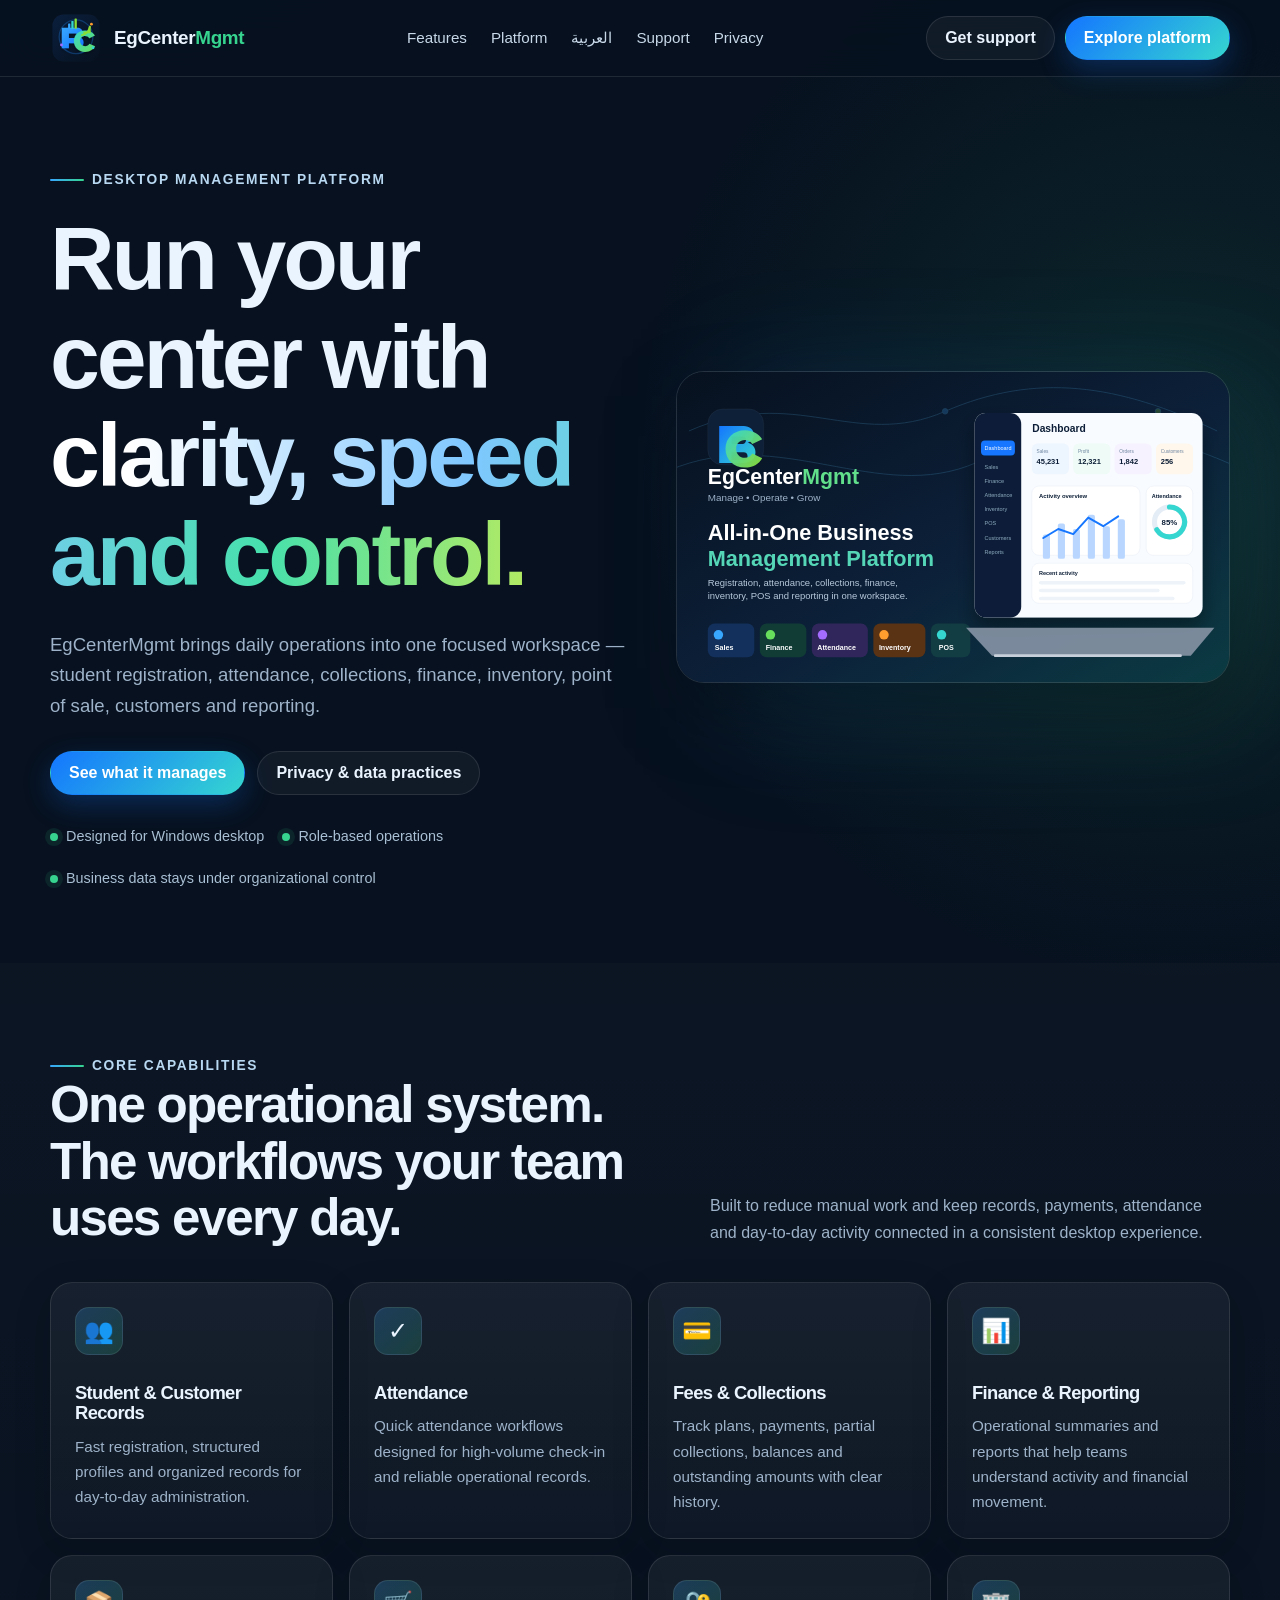
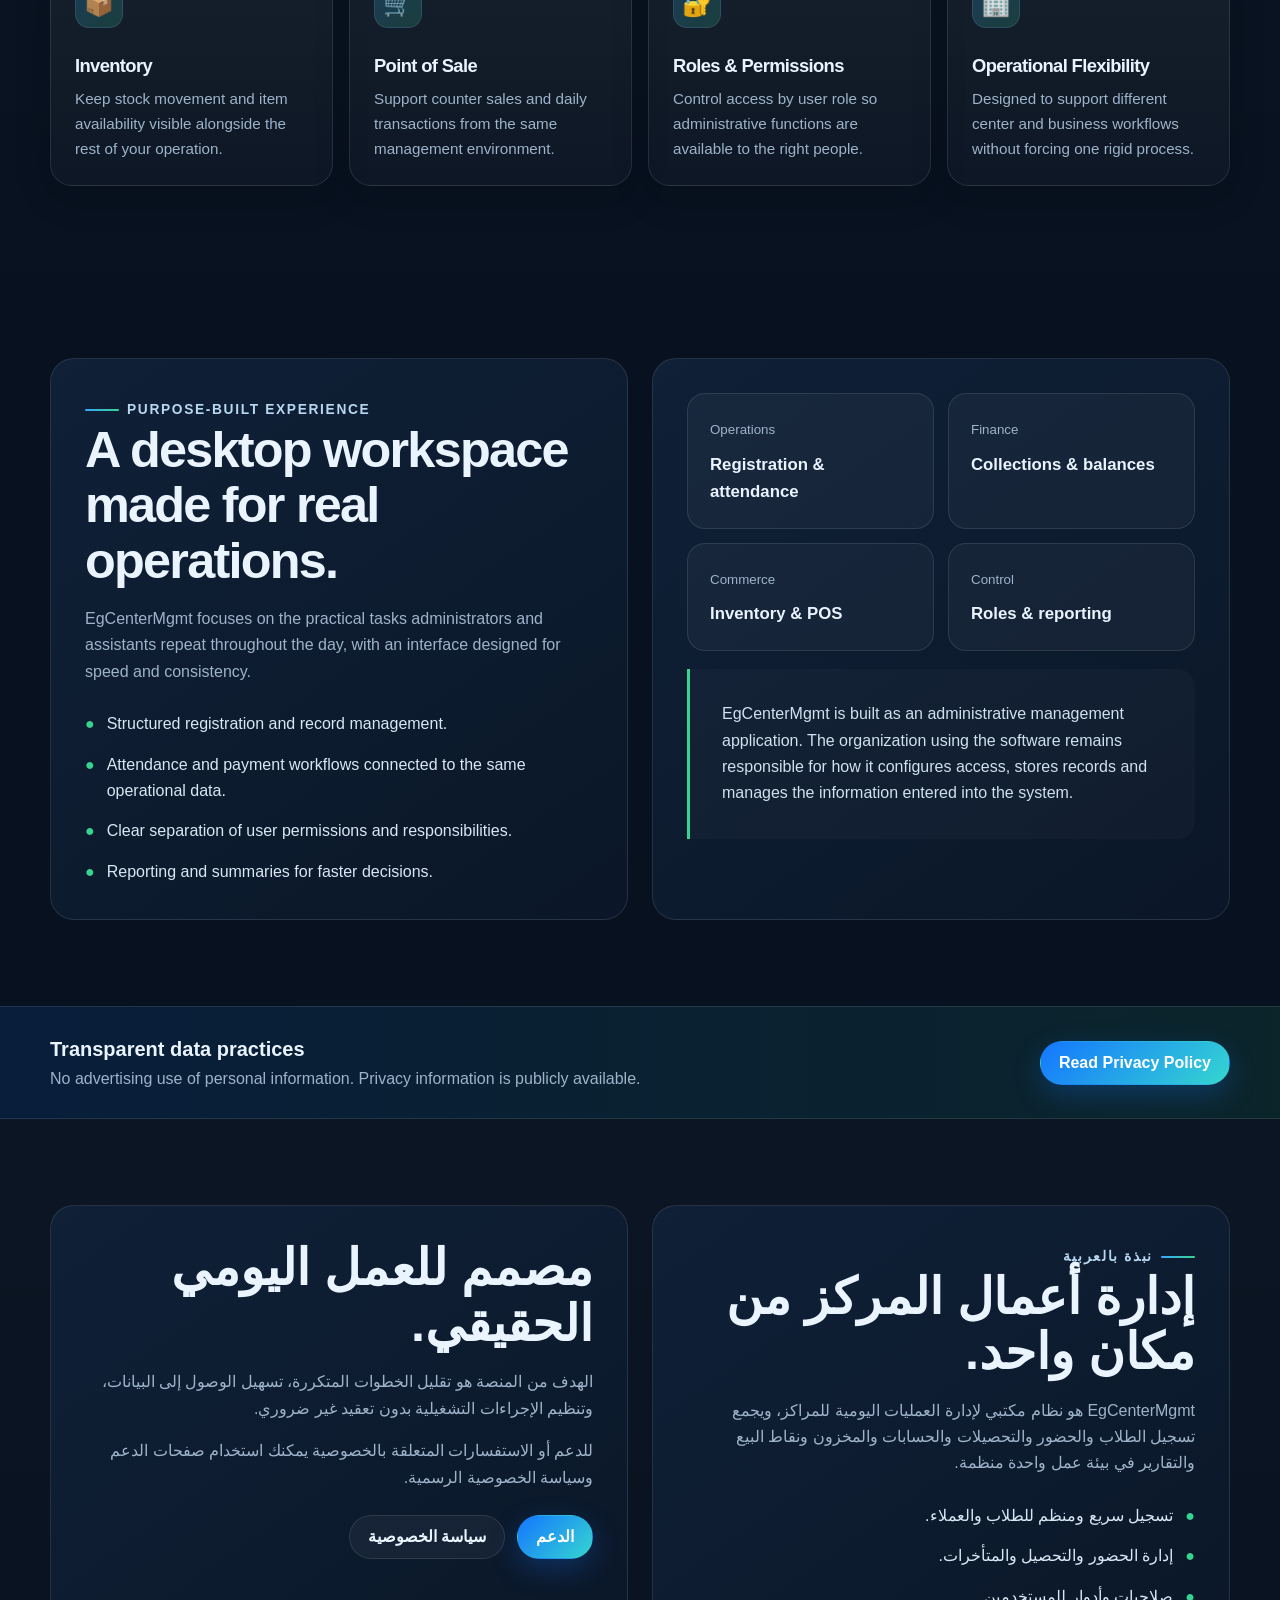
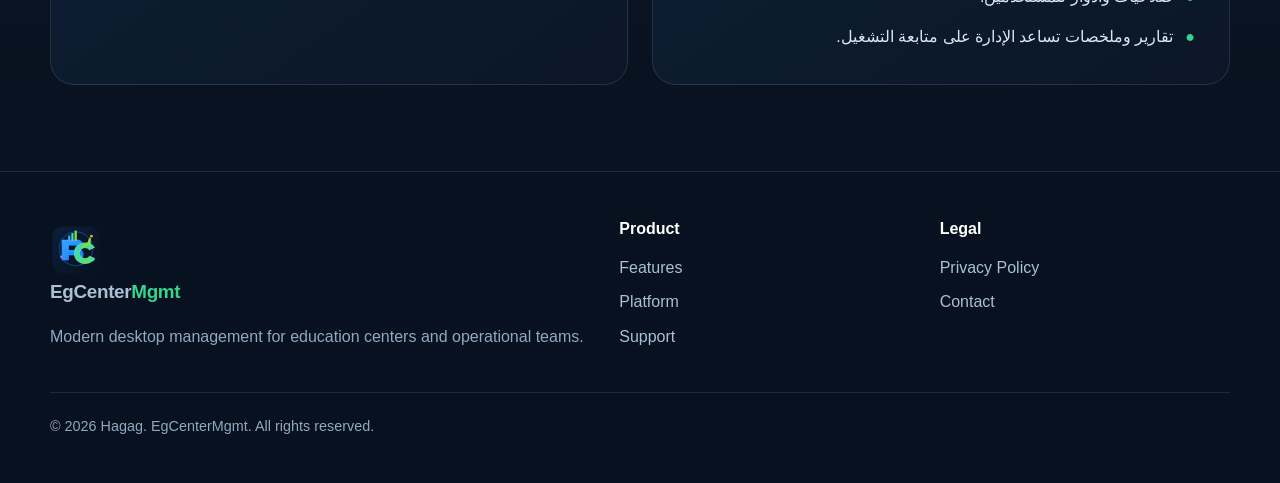
==== index.html @ 51727dcd "Build professional EgCenterMgmt product website" ====
<!doctype html>
<html lang="en">
<head>
  <meta charset="utf-8">
  <meta name="viewport" content="width=device-width,initial-scale=1">
  <title>EgCenterMgmt — Modern Center & Business Management</title>
  <meta name="description" content="EgCenterMgmt is a modern desktop management platform for education centers and operational teams, covering registration, attendance, collections, finance, inventory, POS and reporting.">
  <meta name="theme-color" content="#07111f">
  <link rel="icon" href="assets/logo.svg" type="image/svg+xml">
  <link rel="stylesheet" href="styles.css">
</head>
<body>
<header class="topbar">
  <div class="container nav">
    <a class="brand" href="index.html" aria-label="EgCenterMgmt home">
      <img src="assets/logo.svg" alt="EgCenterMgmt logo">
      <span>EgCenter<em>Mgmt</em></span>
    </a>
    <nav class="navlinks" aria-label="Main navigation">
      <a href="#features">Features</a>
      <a href="#platform">Platform</a>
      <a href="#arabic">العربية</a>
      <a href="support.html">Support</a>
      <a href="privacy.html">Privacy</a>
    </nav>
    <div class="nav-actions">
      <a class="btn ghost" href="support.html">Get support</a>
      <a class="btn primary" href="#features">Explore platform</a>
    </div>
  </div>
</header>

<main>
<section class="hero">
  <div class="container hero-grid">
    <div>
      <div class="eyebrow">Desktop management platform</div>
      <h1>Run your center with <span class="gradient-text">clarity, speed and control.</span></h1>
      <p class="lead">EgCenterMgmt brings daily operations into one focused workspace — student registration, attendance, collections, finance, inventory, point of sale, customers and reporting.</p>
      <div class="hero-actions">
        <a class="btn primary" href="#features">See what it manages</a>
        <a class="btn ghost" href="privacy.html">Privacy & data practices</a>
      </div>
      <div class="trustline" aria-label="Product principles">
        <span><i class="dot"></i> Designed for Windows desktop</span>
        <span><i class="dot"></i> Role-based operations</span>
        <span><i class="dot"></i> Business data stays under organizational control</span>
      </div>
    </div>
    <div class="hero-visual">
      <img src="assets/hero.svg" alt="EgCenterMgmt product overview with business management dashboard">
    </div>
  </div>
</section>

<section id="features" class="section alt">
  <div class="container">
    <div class="section-head">
      <div>
        <div class="eyebrow">Core capabilities</div>
        <h2>One operational system. The workflows your team uses every day.</h2>
      </div>
      <p>Built to reduce manual work and keep records, payments, attendance and day-to-day activity connected in a consistent desktop experience.</p>
    </div>
    <div class="grid">
      <article class="card"><div class="icon">👥</div><h3>Student & Customer Records</h3><p>Fast registration, structured profiles and organized records for day-to-day administration.</p></article>
      <article class="card"><div class="icon">✓</div><h3>Attendance</h3><p>Quick attendance workflows designed for high-volume check-in and reliable operational records.</p></article>
      <article class="card"><div class="icon">💳</div><h3>Fees & Collections</h3><p>Track plans, payments, partial collections, balances and outstanding amounts with clear history.</p></article>
      <article class="card"><div class="icon">📊</div><h3>Finance & Reporting</h3><p>Operational summaries and reports that help teams understand activity and financial movement.</p></article>
      <article class="card"><div class="icon">📦</div><h3>Inventory</h3><p>Keep stock movement and item availability visible alongside the rest of your operation.</p></article>
      <article class="card"><div class="icon">🛒</div><h3>Point of Sale</h3><p>Support counter sales and daily transactions from the same management environment.</p></article>
      <article class="card"><div class="icon">🔐</div><h3>Roles & Permissions</h3><p>Control access by user role so administrative functions are available to the right people.</p></article>
      <article class="card"><div class="icon">🏢</div><h3>Operational Flexibility</h3><p>Designed to support different center and business workflows without forcing one rigid process.</p></article>
    </div>
  </div>
</section>

<section id="platform" class="section">
  <div class="container split">
    <div class="feature-panel">
      <div class="eyebrow">Purpose-built experience</div>
      <h2>A desktop workspace made for real operations.</h2>
      <p>EgCenterMgmt focuses on the practical tasks administrators and assistants repeat throughout the day, with an interface designed for speed and consistency.</p>
      <div class="checks">
        <div class="check"><b>●</b><span>Structured registration and record management.</span></div>
        <div class="check"><b>●</b><span>Attendance and payment workflows connected to the same operational data.</span></div>
        <div class="check"><b>●</b><span>Clear separation of user permissions and responsibilities.</span></div>
        <div class="check"><b>●</b><span>Reporting and summaries for faster decisions.</span></div>
      </div>
    </div>
    <div class="feature-panel">
      <div class="mini-grid">
        <div class="metric"><small>Operations</small><strong>Registration & attendance</strong></div>
        <div class="metric"><small>Finance</small><strong>Collections & balances</strong></div>
        <div class="metric"><small>Commerce</small><strong>Inventory & POS</strong></div>
        <div class="metric"><small>Control</small><strong>Roles & reporting</strong></div>
      </div>
      <div class="quote" style="margin-top:18px">EgCenterMgmt is built as an administrative management application. The organization using the software remains responsible for how it configures access, stores records and manages the information entered into the system.</div>
    </div>
  </div>
</section>

<section class="band">
  <div class="container">
    <div><strong style="font-size:1.25rem">Transparent data practices</strong><br><span style="color:var(--muted)">No advertising use of personal information. Privacy information is publicly available.</span></div>
    <a class="btn primary" href="privacy.html">Read Privacy Policy</a>
  </div>
</section>

<section id="arabic" class="section alt arabic" lang="ar">
  <div class="container split">
    <div class="feature-panel">
      <div class="eyebrow">نبذة بالعربية</div>
      <h2>إدارة أعمال المركز من مكان واحد.</h2>
      <p>EgCenterMgmt هو نظام مكتبي لإدارة العمليات اليومية للمراكز، ويجمع تسجيل الطلاب والحضور والتحصيلات والحسابات والمخزون ونقاط البيع والتقارير في بيئة عمل واحدة منظمة.</p>
      <div class="checks">
        <div class="check"><b>●</b><span>تسجيل سريع ومنظم للطلاب والعملاء.</span></div>
        <div class="check"><b>●</b><span>إدارة الحضور والتحصيل والمتأخرات.</span></div>
        <div class="check"><b>●</b><span>صلاحيات وأدوار للمستخدمين.</span></div>
        <div class="check"><b>●</b><span>تقارير وملخصات تساعد الإدارة على متابعة التشغيل.</span></div>
      </div>
    </div>
    <div class="feature-panel">
      <h2>مصمم للعمل اليومي الحقيقي.</h2>
      <p>الهدف من المنصة هو تقليل الخطوات المتكررة، تسهيل الوصول إلى البيانات، وتنظيم الإجراءات التشغيلية بدون تعقيد غير ضروري.</p>
      <p>للدعم أو الاستفسارات المتعلقة بالخصوصية يمكنك استخدام صفحات الدعم وسياسة الخصوصية الرسمية.</p>
      <div class="hero-actions" style="margin-top:24px">
        <a class="btn primary" href="support.html">الدعم</a>
        <a class="btn ghost" href="privacy.html">سياسة الخصوصية</a>
      </div>
    </div>
  </div>
</section>
</main>

<footer class="footer">
  <div class="container footer-grid">
    <div>
      <a class="brand" href="index.html"><img src="assets/logo.svg" alt=""><span>EgCenter<em>Mgmt</em></span></a>
      <p>Modern desktop management for education centers and operational teams.</p>
    </div>
    <div><h4>Product</h4><a href="#features">Features</a><a href="#platform">Platform</a><a href="support.html">Support</a></div>
    <div><h4>Legal</h4><a href="privacy.html">Privacy Policy</a><a href="support.html#contact">Contact</a></div>
  </div>
  <div class="container" style="margin-top:26px;padding-top:22px;border-top:1px solid var(--line);font-size:.9rem">© 2026 Hagag. EgCenterMgmt. All rights reserved.</div>
</footer>
</body>
</html>
---- styles.css ----
:root{
  --bg:#07111f;
  --bg-soft:#0b1729;
  --panel:#0f1d31;
  --panel-2:#13253d;
  --text:#eaf4ff;
  --muted:#9eb3c9;
  --line:rgba(255,255,255,.10);
  --blue:#38a7ff;
  --blue2:#1476ff;
  --green:#36d48f;
  --lime:#8add35;
  --purple:#a36cff;
  --orange:#ff9d2f;
  --cyan:#35d6d0;
  --shadow:0 28px 70px rgba(0,0,0,.35);
  --radius:24px;
  --max:1180px;
}
*{box-sizing:border-box}
html{scroll-behavior:smooth}
body{
  margin:0;
  color:var(--text);
  background:
    radial-gradient(circle at 8% -10%, rgba(20,118,255,.18), transparent 28rem),
    radial-gradient(circle at 92% 12%, rgba(54,212,143,.11), transparent 34rem),
    var(--bg);
  font-family:Inter,Segoe UI,Roboto,Arial,sans-serif;
  line-height:1.65;
  -webkit-font-smoothing:antialiased;
}
a{color:inherit;text-decoration:none}
img{max-width:100%;display:block}
.container{width:min(var(--max),calc(100% - 40px));margin-inline:auto}
.topbar{
  position:sticky;top:0;z-index:30;
  background:rgba(7,17,31,.78);
  border-bottom:1px solid var(--line);
  backdrop-filter:blur(18px);
}
.nav{height:76px;display:flex;align-items:center;justify-content:space-between;gap:24px}
.brand{display:flex;align-items:center;gap:12px;font-weight:800;letter-spacing:-.02em}
.brand img{width:52px;height:52px;object-fit:contain}
.brand span{font-size:1.18rem}
.brand em{font-style:normal;color:var(--green)}
.navlinks{display:flex;align-items:center;gap:24px;color:#c8d8e8;font-size:.95rem}
.navlinks a:hover{color:white}
.nav-actions{display:flex;gap:10px}
.btn{
  display:inline-flex;align-items:center;justify-content:center;gap:9px;
  min-height:44px;padding:0 18px;border-radius:999px;font-weight:700;
  border:1px solid var(--line);transition:.2s ease;
}
.btn:hover{transform:translateY(-1px)}
.btn.primary{background:linear-gradient(135deg,var(--blue2),var(--cyan));border-color:transparent;color:white;box-shadow:0 10px 28px rgba(20,118,255,.25)}
.btn.ghost{background:rgba(255,255,255,.045)}
.hero{padding:86px 0 72px;overflow:hidden}
.hero-grid{display:grid;grid-template-columns:1.02fr .98fr;align-items:center;gap:50px}
.eyebrow{display:inline-flex;align-items:center;gap:8px;color:#b8d7f1;font-size:.86rem;font-weight:800;text-transform:uppercase;letter-spacing:.12em}
.eyebrow::before{content:"";width:34px;height:2px;background:linear-gradient(90deg,var(--blue),var(--green));border-radius:2px}
h1,h2,h3{line-height:1.1;margin:0;letter-spacing:-.035em}
h1{font-size:clamp(3rem,7vw,5.7rem);max-width:760px;margin-top:18px}
.gradient-text{background:linear-gradient(90deg,#fff 8%,#7fc7ff 42%,#47e0ac 74%,#b2ea63);-webkit-background-clip:text;background-clip:text;color:transparent}
.lead{font-size:1.16rem;color:var(--muted);max-width:690px;margin:26px 0 30px}
.hero-actions{display:flex;flex-wrap:wrap;gap:12px}
.hero-visual{position:relative}
.hero-visual::before{content:"";position:absolute;inset:8% -4% -8% 10%;background:linear-gradient(135deg,rgba(20,118,255,.25),rgba(54,212,143,.18));filter:blur(60px);z-index:-1}
.hero-visual img{width:100%;border-radius:28px;border:1px solid rgba(255,255,255,.12);box-shadow:var(--shadow)}
.trustline{display:flex;flex-wrap:wrap;gap:18px;margin-top:30px;color:#a9bfd3;font-size:.9rem}
.trustline span{display:flex;align-items:center;gap:8px}
.dot{width:8px;height:8px;border-radius:50%;background:var(--green);box-shadow:0 0 0 5px rgba(54,212,143,.10)}
.section{padding:86px 0}
.section.alt{background:linear-gradient(180deg,rgba(255,255,255,.018),rgba(255,255,255,.005))}
.section-head{display:flex;align-items:end;justify-content:space-between;gap:28px;margin-bottom:36px}
.section-head h2{font-size:clamp(2.2rem,4vw,3.6rem);max-width:760px}
.section-head p{max-width:520px;color:var(--muted);margin:0}
.grid{display:grid;grid-template-columns:repeat(4,1fr);gap:16px}
.card{background:linear-gradient(180deg,rgba(255,255,255,.055),rgba(255,255,255,.025));border:1px solid var(--line);border-radius:22px;padding:24px;min-height:210px;box-shadow:0 12px 38px rgba(0,0,0,.14)}
.card .icon{width:48px;height:48px;border-radius:14px;display:grid;place-items:center;font-size:1.5rem;margin-bottom:28px;background:linear-gradient(135deg,rgba(56,167,255,.22),rgba(54,212,143,.18));border:1px solid rgba(255,255,255,.09)}
.card h3{font-size:1.15rem;margin-bottom:10px}
.card p{margin:0;color:var(--muted);font-size:.95rem}
.split{display:grid;grid-template-columns:1fr 1fr;gap:24px;align-items:stretch}
.feature-panel{background:linear-gradient(145deg,#0f2037,#0b1728);border:1px solid var(--line);border-radius:var(--radius);padding:34px}
.feature-panel h2{font-size:clamp(2rem,4vw,3.15rem);margin-bottom:18px}
.feature-panel p{color:var(--muted)}
.checks{display:grid;gap:14px;margin-top:26px}
.check{display:flex;gap:12px;align-items:flex-start;color:#d9e7f4}
.check b{color:var(--green)}
.mini-grid{display:grid;grid-template-columns:1fr 1fr;gap:14px}
.metric{padding:22px;border-radius:18px;background:rgba(255,255,255,.04);border:1px solid var(--line)}
.metric strong{display:block;font-size:1.05rem;margin-top:8px}
.metric small{color:var(--muted)}
.band{padding:26px 0;background:linear-gradient(90deg,rgba(20,118,255,.12),rgba(54,212,143,.10));border-block:1px solid var(--line)}
.band .container{display:flex;align-items:center;justify-content:space-between;gap:24px}
.arabic{direction:rtl;text-align:right;font-family:"Segoe UI",Tahoma,Arial,sans-serif}
.arabic h2{letter-spacing:0}
.quote{padding:32px;border-left:3px solid var(--green);background:rgba(255,255,255,.025);border-radius:0 18px 18px 0;color:#cfe0ef}
.footer{padding:44px 0;border-top:1px solid var(--line);color:#91a9bf}
.footer-grid{display:grid;grid-template-columns:1.3fr .7fr .7fr;gap:30px}
.footer h4{color:white;margin:0 0 12px}
.footer a{display:block;margin:8px 0;color:#aac0d4}
.footer a:hover{color:white}
.legal{padding:72px 0}
.legal-wrap{max-width:900px;margin:auto}
.legal h1{font-size:clamp(2.7rem,6vw,4.8rem);margin-bottom:14px}
.legal h2{font-size:1.5rem;margin-top:42px;margin-bottom:12px}
.legal p,.legal li{color:#b6c8da}
.legal .meta{color:#80a2bf;margin-bottom:34px}
.callout{padding:18px 20px;border-radius:16px;background:rgba(56,167,255,.08);border:1px solid rgba(56,167,255,.18);color:#cce8ff}
.support-grid{display:grid;grid-template-columns:1fr 1fr;gap:18px;margin-top:30px}
.support-card{padding:26px;border-radius:20px;background:rgba(255,255,255,.035);border:1px solid var(--line)}
.support-card h3{margin-bottom:10px}
.kbd{font-family:Consolas,monospace;background:#111e31;border:1px solid var(--line);border-radius:7px;padding:2px 7px;color:#d4eaff}
@media (max-width:960px){
  .hero-grid,.split{grid-template-columns:1fr}
  .hero-visual{order:-1}
  .hero-visual img{max-height:520px;object-fit:cover}
  .grid{grid-template-columns:1fr 1fr}
  .navlinks{display:none}
  .section-head{align-items:flex-start;flex-direction:column}
  .footer-grid{grid-template-columns:1fr}
}
@media (max-width:620px){
  .container{width:min(100% - 24px,var(--max))}
  .nav{height:68px}
  .brand span{font-size:1rem}
  .brand img{width:42px;height:42px}
  .nav-actions .ghost{display:none}
  .hero{padding-top:40px}
  .grid,.mini-grid,.support-grid{grid-template-columns:1fr}
  .section{padding:62px 0}
  h1{font-size:clamp(2.7rem,15vw,4.4rem)}
  .band .container{align-items:flex-start;flex-direction:column}
}
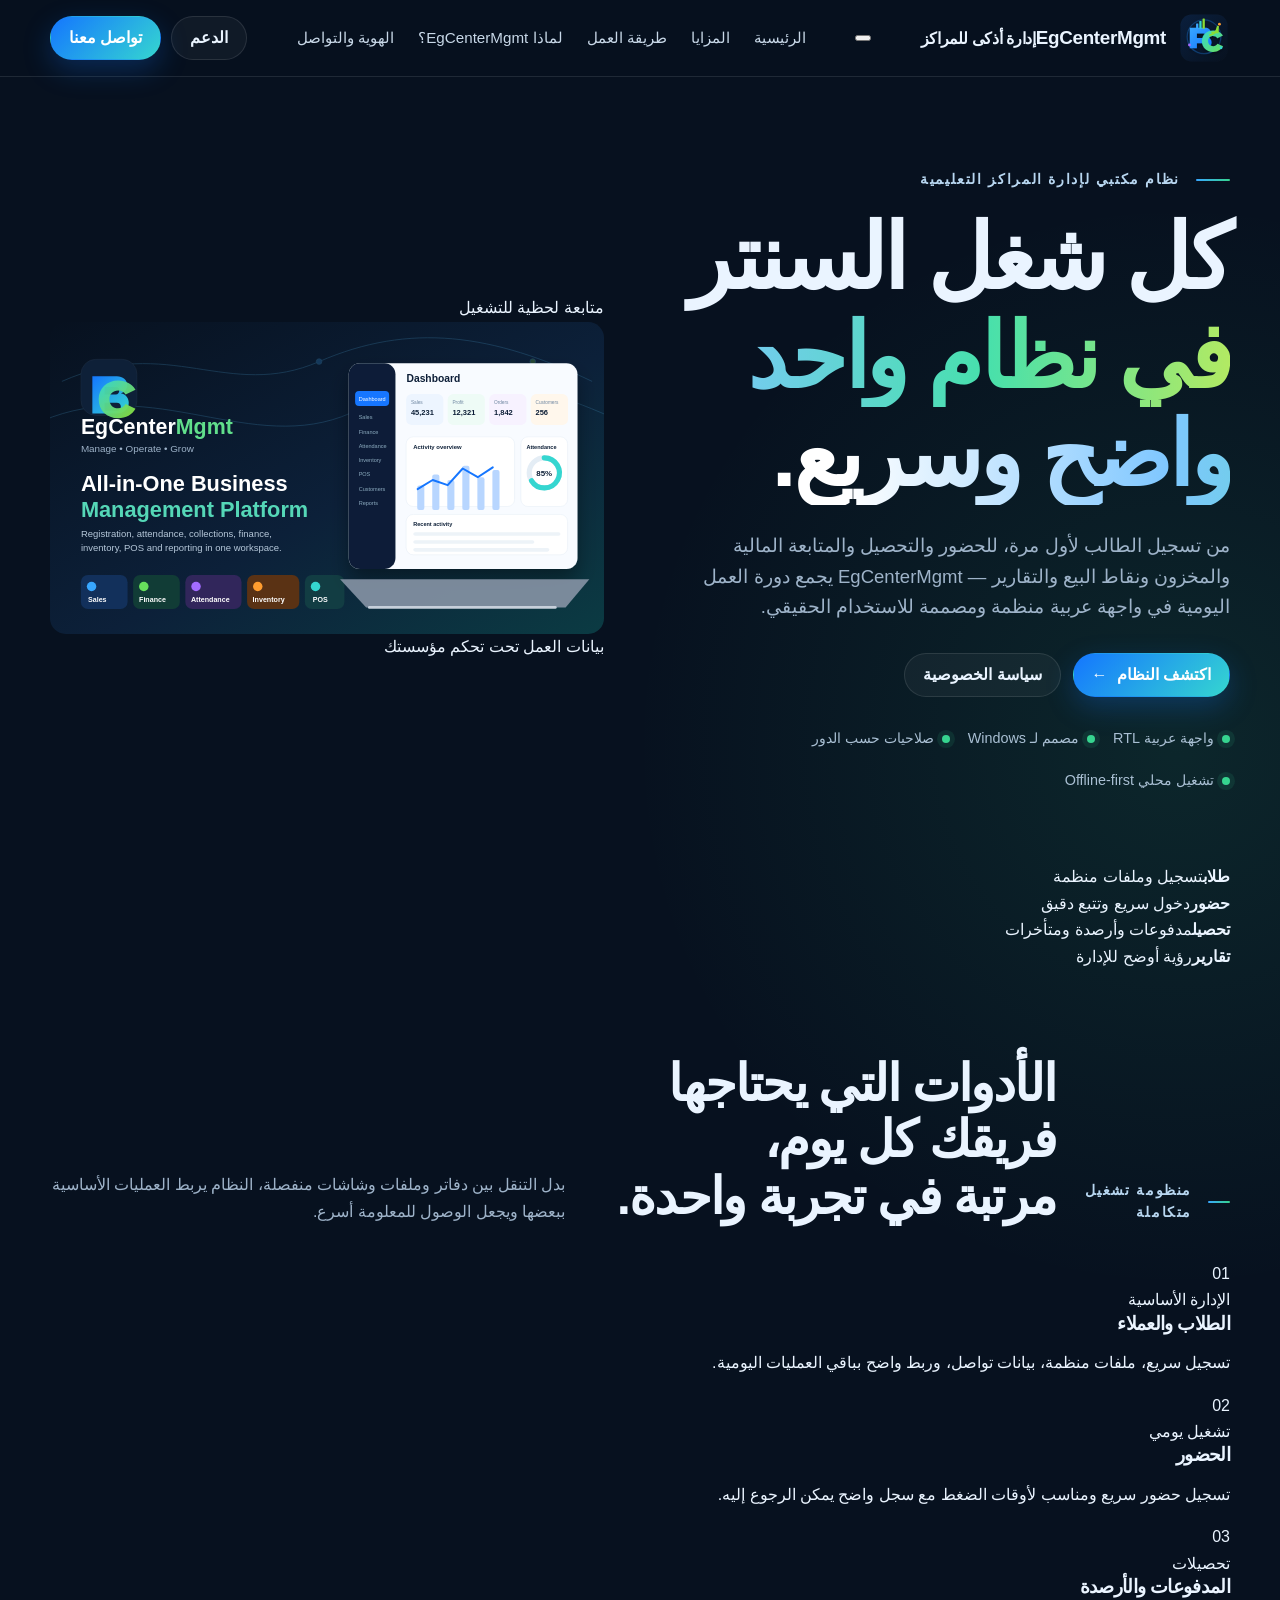
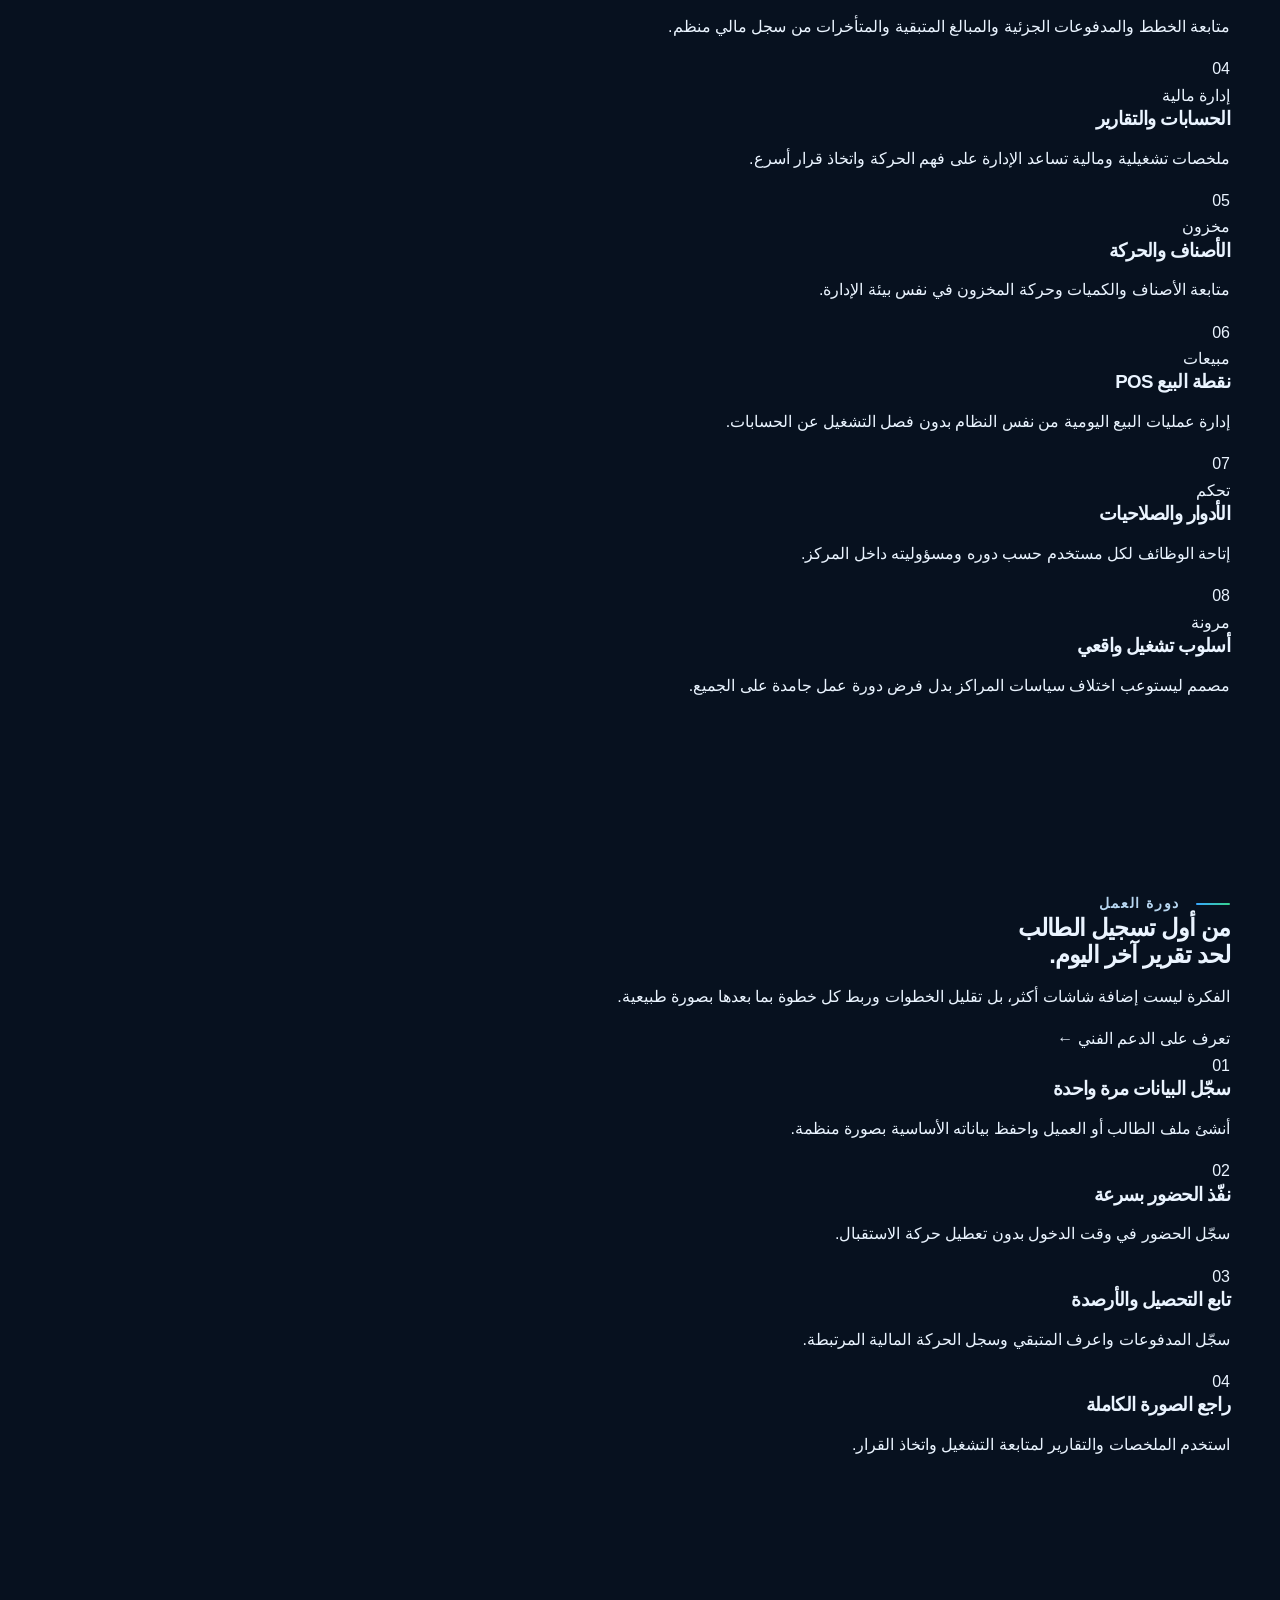
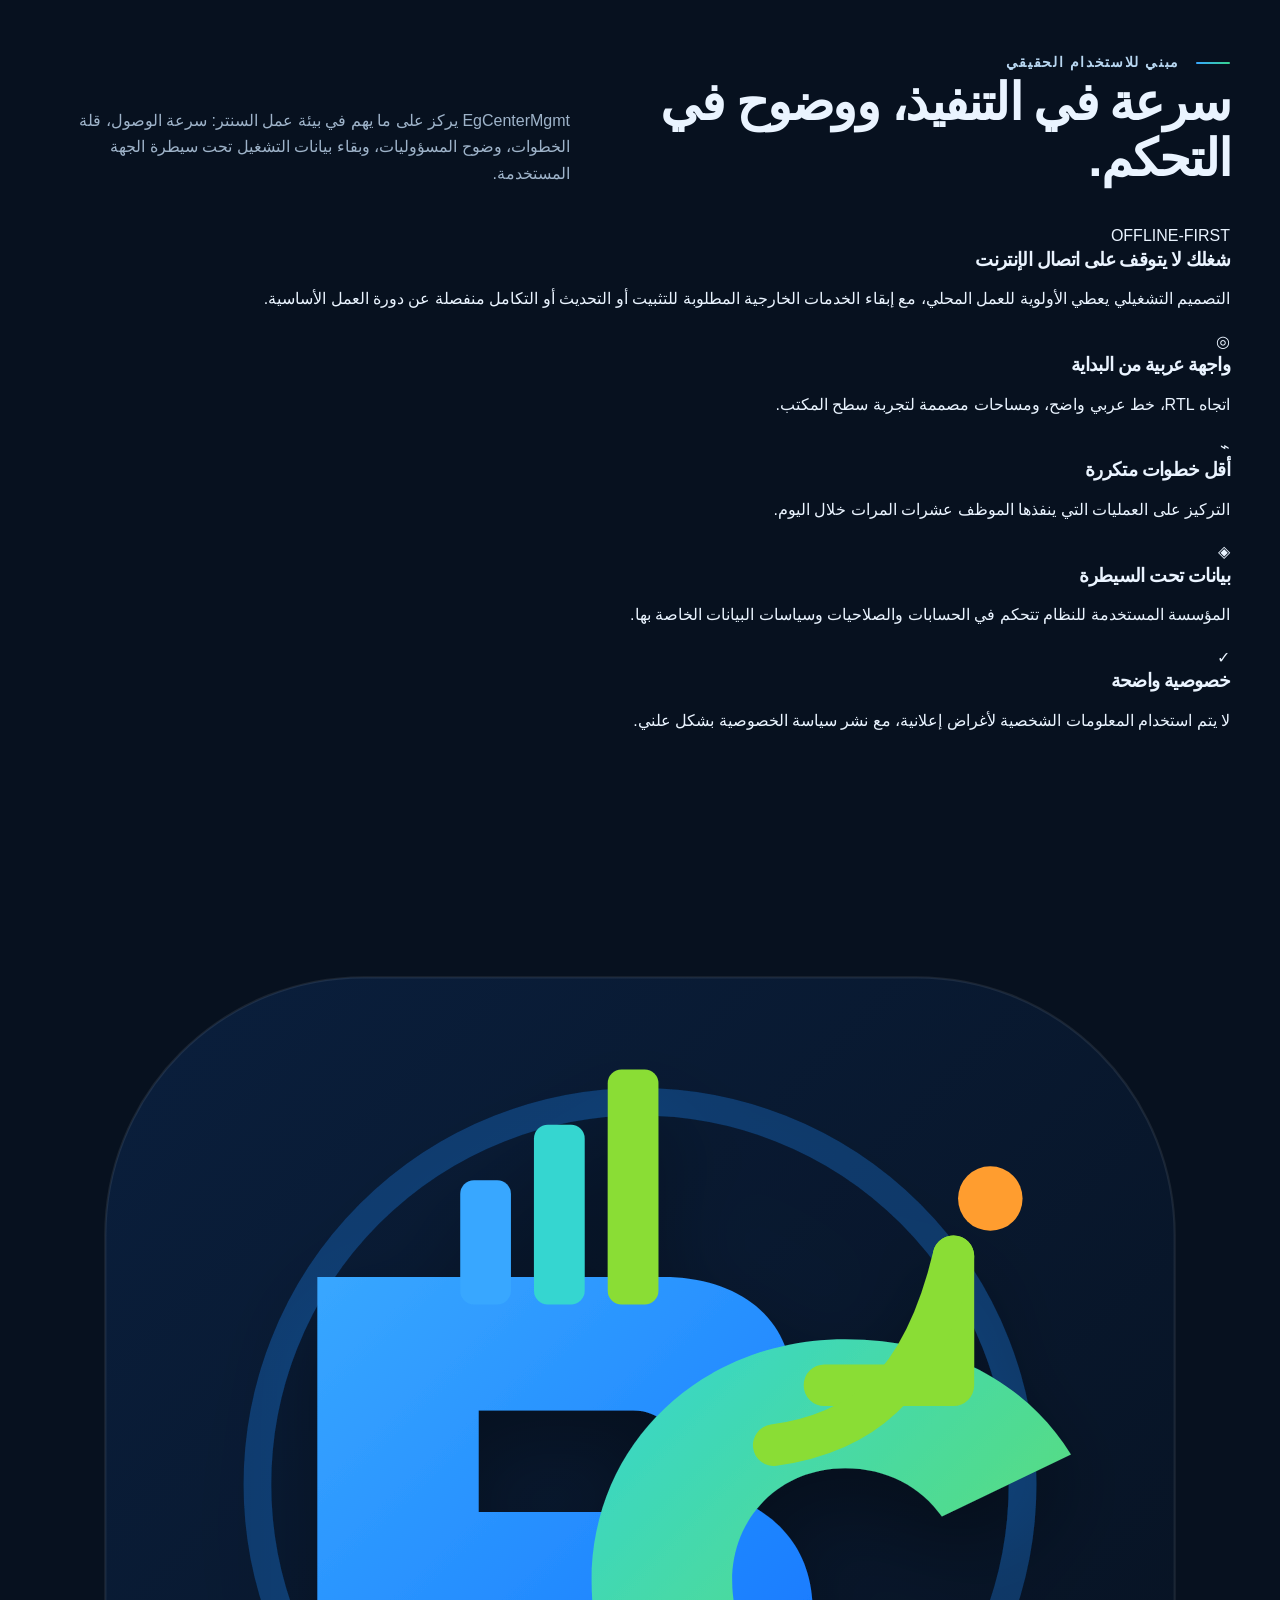
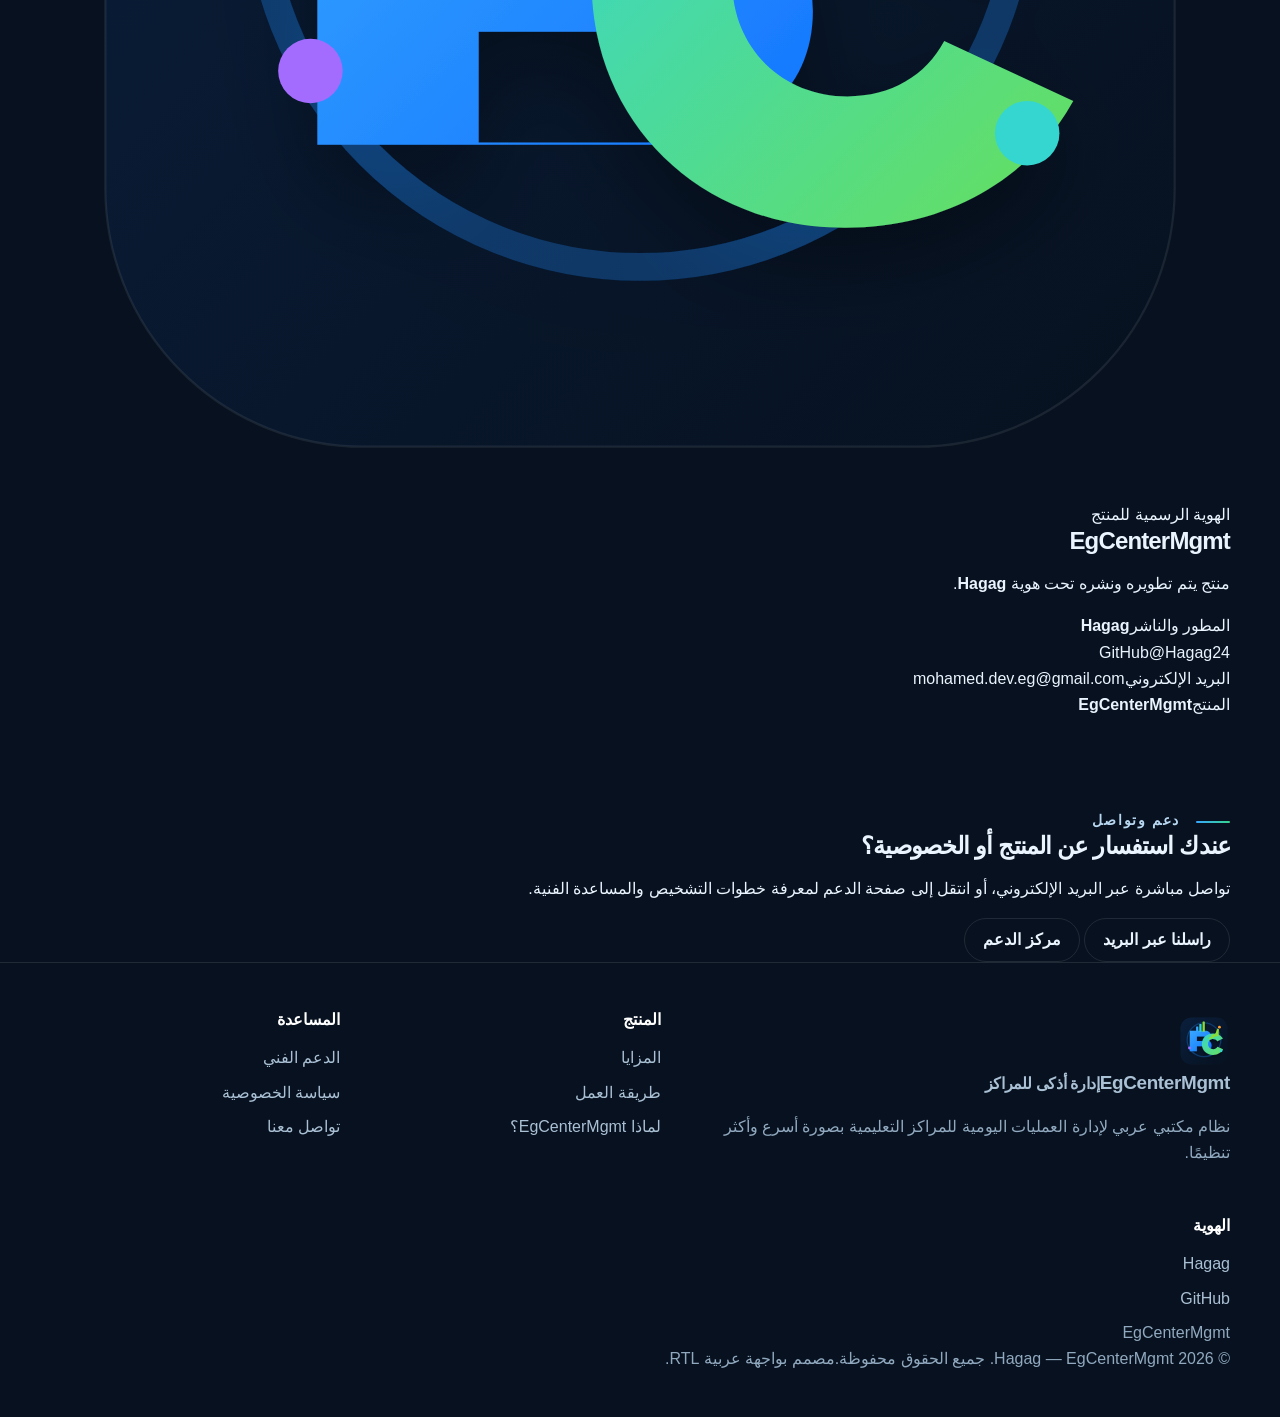
==== commit d6b49f25: "Redesign EgCenterMgmt website in Arabic RTL" ====
--- a/index.html
+++ b/index.html
@@ -1,148 +1,214 @@
 <!doctype html>
-<html lang="en">
+<html lang="ar" dir="rtl">
 <head>
   <meta charset="utf-8">
   <meta name="viewport" content="width=device-width,initial-scale=1">
-  <title>EgCenterMgmt — Modern Center & Business Management</title>
-  <meta name="description" content="EgCenterMgmt is a modern desktop management platform for education centers and operational teams, covering registration, attendance, collections, finance, inventory, POS and reporting.">
-  <meta name="theme-color" content="#07111f">
+  <title>EgCenterMgmt | إدارة المراكز التعليمية بذكاء وسرعة</title>
+  <meta name="description" content="EgCenterMgmt منصة مكتبية عربية لإدارة المراكز التعليمية: تسجيل الطلاب، الحضور، التحصيلات، الحسابات، المخزون، نقاط البيع، التقارير والصلاحيات من مكان واحد.">
+  <meta name="theme-color" content="#06131f">
+  <meta property="og:title" content="EgCenterMgmt | إدارة المراكز التعليمية">
+  <meta property="og:description" content="منصة تشغيل متكاملة للمراكز التعليمية، مصممة للسرعة والوضوح والتحكم.">
+  <meta property="og:type" content="website">
   <link rel="icon" href="assets/logo.svg" type="image/svg+xml">
+  <link rel="preconnect" href="https://fonts.googleapis.com">
+  <link rel="preconnect" href="https://fonts.gstatic.com" crossorigin>
+  <link href="https://fonts.googleapis.com/css2?family=Cairo:wght@400;500;600;700;800;900&display=swap" rel="stylesheet">
   <link rel="stylesheet" href="styles.css">
 </head>
 <body>
-<header class="topbar">
-  <div class="container nav">
-    <a class="brand" href="index.html" aria-label="EgCenterMgmt home">
-      <img src="assets/logo.svg" alt="EgCenterMgmt logo">
-      <span>EgCenter<em>Mgmt</em></span>
-    </a>
-    <nav class="navlinks" aria-label="Main navigation">
-      <a href="#features">Features</a>
-      <a href="#platform">Platform</a>
-      <a href="#arabic">العربية</a>
-      <a href="support.html">Support</a>
-      <a href="privacy.html">Privacy</a>
-    </nav>
-    <div class="nav-actions">
-      <a class="btn ghost" href="support.html">Get support</a>
-      <a class="btn primary" href="#features">Explore platform</a>
+  <div class="site-glow glow-one"></div>
+  <div class="site-glow glow-two"></div>
+
+  <header class="topbar">
+    <div class="container nav">
+      <a class="brand" href="index.html" aria-label="الصفحة الرئيسية لـ EgCenterMgmt">
+        <img src="assets/logo.svg" alt="شعار EgCenterMgmt">
+        <span class="brand-copy"><strong>EgCenter<span>Mgmt</span></strong><small>إدارة أذكى للمراكز</small></span>
+      </a>
+
+      <button class="menu-toggle" type="button" aria-label="فتح القائمة" aria-expanded="false" aria-controls="main-nav">
+        <span></span><span></span><span></span>
+      </button>
+
+      <nav id="main-nav" class="navlinks" aria-label="التنقل الرئيسي">
+        <a href="#home">الرئيسية</a>
+        <a href="#features">المزايا</a>
+        <a href="#workflow">طريقة العمل</a>
+        <a href="#why">لماذا EgCenterMgmt؟</a>
+        <a href="#identity">الهوية والتواصل</a>
+      </nav>
+
+      <div class="nav-actions">
+        <a class="btn ghost" href="support.html">الدعم</a>
+        <a class="btn primary" href="#contact">تواصل معنا</a>
+      </div>
     </div>
-  </div>
-</header>
-
-<main>
-<section class="hero">
-  <div class="container hero-grid">
-    <div>
-      <div class="eyebrow">Desktop management platform</div>
-      <h1>Run your center with <span class="gradient-text">clarity, speed and control.</span></h1>
-      <p class="lead">EgCenterMgmt brings daily operations into one focused workspace — student registration, attendance, collections, finance, inventory, point of sale, customers and reporting.</p>
-      <div class="hero-actions">
-        <a class="btn primary" href="#features">See what it manages</a>
-        <a class="btn ghost" href="privacy.html">Privacy & data practices</a>
-      </div>
-      <div class="trustline" aria-label="Product principles">
-        <span><i class="dot"></i> Designed for Windows desktop</span>
-        <span><i class="dot"></i> Role-based operations</span>
-        <span><i class="dot"></i> Business data stays under organizational control</span>
-      </div>
+  </header>
+
+  <main>
+    <section id="home" class="hero">
+      <div class="container hero-grid">
+        <div class="hero-copy">
+          <div class="eyebrow"><span></span> نظام مكتبي لإدارة المراكز التعليمية</div>
+          <h1>كل شغل السنتر<br><span class="gradient-text">في نظام واحد واضح وسريع.</span></h1>
+          <p class="lead">من تسجيل الطالب لأول مرة، للحضور والتحصيل والمتابعة المالية والمخزون ونقاط البيع والتقارير — EgCenterMgmt يجمع دورة العمل اليومية في واجهة عربية منظمة ومصممة للاستخدام الحقيقي.</p>
+          <div class="hero-actions">
+            <a class="btn primary btn-lg" href="#features">اكتشف النظام <span aria-hidden="true">←</span></a>
+            <a class="btn ghost btn-lg" href="privacy.html">سياسة الخصوصية</a>
+          </div>
+          <div class="trustline" aria-label="مبادئ المنتج">
+            <span><i class="dot"></i> واجهة عربية RTL</span>
+            <span><i class="dot"></i> مصمم لـ Windows</span>
+            <span><i class="dot"></i> صلاحيات حسب الدور</span>
+            <span><i class="dot"></i> تشغيل محلي Offline-first</span>
+          </div>
+        </div>
+
+        <div class="hero-visual-wrap">
+          <div class="visual-chip chip-top">متابعة لحظية للتشغيل</div>
+          <img class="hero-visual" src="assets/hero.svg" alt="تصور لواجهة EgCenterMgmt لإدارة الطلاب والحضور والتحصيل والتقارير">
+          <div class="visual-chip chip-bottom"><span class="pulse"></span> بيانات العمل تحت تحكم مؤسستك</div>
+        </div>
+      </div>
+    </section>
+
+    <section class="quick-strip" aria-label="أهم وحدات النظام">
+      <div class="container quick-grid">
+        <div><strong>طلاب</strong><span>تسجيل وملفات منظمة</span></div>
+        <div><strong>حضور</strong><span>دخول سريع وتتبع دقيق</span></div>
+        <div><strong>تحصيل</strong><span>مدفوعات وأرصدة ومتأخرات</span></div>
+        <div><strong>تقارير</strong><span>رؤية أوضح للإدارة</span></div>
+      </div>
+    </section>
+
+    <section id="features" class="section">
+      <div class="container">
+        <div class="section-head center-head">
+          <div class="eyebrow"><span></span> منظومة تشغيل متكاملة</div>
+          <h2>الأدوات التي يحتاجها فريقك كل يوم،<br><span>مرتبة في تجربة واحدة.</span></h2>
+          <p>بدل التنقل بين دفاتر وملفات وشاشات منفصلة، النظام يربط العمليات الأساسية ببعضها ويجعل الوصول للمعلومة أسرع.</p>
+        </div>
+
+        <div class="feature-grid">
+          <article class="feature-card featured-card">
+            <div class="feature-icon icon-blue">01</div>
+            <div><span class="card-kicker">الإدارة الأساسية</span><h3>الطلاب والعملاء</h3><p>تسجيل سريع، ملفات منظمة، بيانات تواصل، وربط واضح بباقي العمليات اليومية.</p></div>
+          </article>
+          <article class="feature-card">
+            <div class="feature-icon icon-green">02</div>
+            <div><span class="card-kicker">تشغيل يومي</span><h3>الحضور</h3><p>تسجيل حضور سريع ومناسب لأوقات الضغط مع سجل واضح يمكن الرجوع إليه.</p></div>
+          </article>
+          <article class="feature-card">
+            <div class="feature-icon icon-violet">03</div>
+            <div><span class="card-kicker">تحصيلات</span><h3>المدفوعات والأرصدة</h3><p>متابعة الخطط والمدفوعات الجزئية والمبالغ المتبقية والمتأخرات من سجل مالي منظم.</p></div>
+          </article>
+          <article class="feature-card">
+            <div class="feature-icon icon-orange">04</div>
+            <div><span class="card-kicker">إدارة مالية</span><h3>الحسابات والتقارير</h3><p>ملخصات تشغيلية ومالية تساعد الإدارة على فهم الحركة واتخاذ قرار أسرع.</p></div>
+          </article>
+          <article class="feature-card">
+            <div class="feature-icon icon-cyan">05</div>
+            <div><span class="card-kicker">مخزون</span><h3>الأصناف والحركة</h3><p>متابعة الأصناف والكميات وحركة المخزون في نفس بيئة الإدارة.</p></div>
+          </article>
+          <article class="feature-card">
+            <div class="feature-icon icon-pink">06</div>
+            <div><span class="card-kicker">مبيعات</span><h3>نقطة البيع POS</h3><p>إدارة عمليات البيع اليومية من نفس النظام بدون فصل التشغيل عن الحسابات.</p></div>
+          </article>
+          <article class="feature-card">
+            <div class="feature-icon icon-lime">07</div>
+            <div><span class="card-kicker">تحكم</span><h3>الأدوار والصلاحيات</h3><p>إتاحة الوظائف لكل مستخدم حسب دوره ومسؤوليته داخل المركز.</p></div>
+          </article>
+          <article class="feature-card">
+            <div class="feature-icon icon-sky">08</div>
+            <div><span class="card-kicker">مرونة</span><h3>أسلوب تشغيل واقعي</h3><p>مصمم ليستوعب اختلاف سياسات المراكز بدل فرض دورة عمل جامدة على الجميع.</p></div>
+          </article>
+        </div>
+      </div>
+    </section>
+
+    <section id="workflow" class="section workflow-section">
+      <div class="container workflow-layout">
+        <div class="workflow-copy">
+          <div class="eyebrow"><span></span> دورة العمل</div>
+          <h2>من أول تسجيل الطالب<br>لحد تقرير آخر اليوم.</h2>
+          <p>الفكرة ليست إضافة شاشات أكثر، بل تقليل الخطوات وربط كل خطوة بما بعدها بصورة طبيعية.</p>
+          <a class="text-link" href="support.html">تعرف على الدعم الفني <span>←</span></a>
+        </div>
+
+        <div class="steps">
+          <article class="step"><span class="step-no">01</span><div><h3>سجّل البيانات مرة واحدة</h3><p>أنشئ ملف الطالب أو العميل واحفظ بياناته الأساسية بصورة منظمة.</p></div></article>
+          <article class="step"><span class="step-no">02</span><div><h3>نفّذ الحضور بسرعة</h3><p>سجّل الحضور في وقت الدخول بدون تعطيل حركة الاستقبال.</p></div></article>
+          <article class="step"><span class="step-no">03</span><div><h3>تابع التحصيل والأرصدة</h3><p>سجّل المدفوعات واعرف المتبقي وسجل الحركة المالية المرتبطة.</p></div></article>
+          <article class="step"><span class="step-no">04</span><div><h3>راجع الصورة الكاملة</h3><p>استخدم الملخصات والتقارير لمتابعة التشغيل واتخاذ القرار.</p></div></article>
+        </div>
+      </div>
+    </section>
+
+    <section id="why" class="section">
+      <div class="container">
+        <div class="section-head side-head">
+          <div><div class="eyebrow"><span></span> مبني للاستخدام الحقيقي</div><h2>سرعة في التنفيذ، ووضوح في التحكم.</h2></div>
+          <p>EgCenterMgmt يركز على ما يهم في بيئة عمل السنتر: سرعة الوصول، قلة الخطوات، وضوح المسؤوليات، وبقاء بيانات التشغيل تحت سيطرة الجهة المستخدمة.</p>
+        </div>
+
+        <div class="why-grid">
+          <article class="why-card why-main">
+            <div class="why-badge">OFFLINE-FIRST</div>
+            <h3>شغلك لا يتوقف على اتصال الإنترنت</h3>
+            <p>التصميم التشغيلي يعطي الأولوية للعمل المحلي، مع إبقاء الخدمات الخارجية المطلوبة للتثبيت أو التحديث أو التكامل منفصلة عن دورة العمل الأساسية.</p>
+            <div class="data-lines"><span></span><span></span><span></span><span></span></div>
+          </article>
+          <article class="why-card"><div class="mini-symbol">◎</div><h3>واجهة عربية من البداية</h3><p>اتجاه RTL، خط عربي واضح، ومساحات مصممة لتجربة سطح المكتب.</p></article>
+          <article class="why-card"><div class="mini-symbol">⌁</div><h3>أقل خطوات متكررة</h3><p>التركيز على العمليات التي ينفذها الموظف عشرات المرات خلال اليوم.</p></article>
+          <article class="why-card"><div class="mini-symbol">◈</div><h3>بيانات تحت السيطرة</h3><p>المؤسسة المستخدمة للنظام تتحكم في الحسابات والصلاحيات وسياسات البيانات الخاصة بها.</p></article>
+          <article class="why-card"><div class="mini-symbol">✓</div><h3>خصوصية واضحة</h3><p>لا يتم استخدام المعلومات الشخصية لأغراض إعلانية، مع نشر سياسة الخصوصية بشكل علني.</p></article>
+        </div>
+      </div>
+    </section>
+
+    <section id="identity" class="section identity-section">
+      <div class="container identity-card">
+        <div class="identity-brand">
+          <img src="assets/logo.svg" alt="شعار EgCenterMgmt">
+          <div><span class="identity-label">الهوية الرسمية للمنتج</span><h2>EgCenter<span>Mgmt</span></h2><p>منتج يتم تطويره ونشره تحت هوية <strong>Hagag</strong>.</p></div>
+        </div>
+        <div class="identity-details">
+          <div class="identity-row"><span>المطور والناشر</span><strong>Hagag</strong></div>
+          <div class="identity-row"><span>GitHub</span><a href="https://github.com/Hagag24" target="_blank" rel="noopener">@Hagag24</a></div>
+          <div class="identity-row"><span>البريد الإلكتروني</span><a href="mailto:mohamed.dev.eg@gmail.com">mohamed.dev.eg@gmail.com</a></div>
+          <div class="identity-row"><span>المنتج</span><strong>EgCenterMgmt</strong></div>
+        </div>
+      </div>
+    </section>
+
+    <section id="contact" class="contact-section">
+      <div class="container contact-card">
+        <div>
+          <div class="eyebrow light"><span></span> دعم وتواصل</div>
+          <h2>عندك استفسار عن المنتج أو الخصوصية؟</h2>
+          <p>تواصل مباشرة عبر البريد الإلكتروني، أو انتقل إلى صفحة الدعم لمعرفة خطوات التشخيص والمساعدة الفنية.</p>
+        </div>
+        <div class="contact-actions">
+          <a class="btn white btn-lg" href="mailto:mohamed.dev.eg@gmail.com">راسلنا عبر البريد</a>
+          <a class="btn glass btn-lg" href="support.html">مركز الدعم</a>
+        </div>
+      </div>
+    </section>
+  </main>
+
+  <footer class="footer">
+    <div class="container footer-grid">
+      <div class="footer-brand">
+        <a class="brand" href="index.html"><img src="assets/logo.svg" alt=""><span class="brand-copy"><strong>EgCenter<span>Mgmt</span></strong><small>إدارة أذكى للمراكز</small></span></a>
+        <p>نظام مكتبي عربي لإدارة العمليات اليومية للمراكز التعليمية بصورة أسرع وأكثر تنظيمًا.</p>
+      </div>
+      <div><h4>المنتج</h4><a href="#features">المزايا</a><a href="#workflow">طريقة العمل</a><a href="#why">لماذا EgCenterMgmt؟</a></div>
+      <div><h4>المساعدة</h4><a href="support.html">الدعم الفني</a><a href="privacy.html">سياسة الخصوصية</a><a href="mailto:mohamed.dev.eg@gmail.com">تواصل معنا</a></div>
+      <div><h4>الهوية</h4><a href="#identity">Hagag</a><a href="https://github.com/Hagag24" target="_blank" rel="noopener">GitHub</a><span>EgCenterMgmt</span></div>
     </div>
-    <div class="hero-visual">
-      <img src="assets/hero.svg" alt="EgCenterMgmt product overview with business management dashboard">
-    </div>
-  </div>
-</section>
-
-<section id="features" class="section alt">
-  <div class="container">
-    <div class="section-head">
-      <div>
-        <div class="eyebrow">Core capabilities</div>
-        <h2>One operational system. The workflows your team uses every day.</h2>
-      </div>
-      <p>Built to reduce manual work and keep records, payments, attendance and day-to-day activity connected in a consistent desktop experience.</p>
-    </div>
-    <div class="grid">
-      <article class="card"><div class="icon">👥</div><h3>Student & Customer Records</h3><p>Fast registration, structured profiles and organized records for day-to-day administration.</p></article>
-      <article class="card"><div class="icon">✓</div><h3>Attendance</h3><p>Quick attendance workflows designed for high-volume check-in and reliable operational records.</p></article>
-      <article class="card"><div class="icon">💳</div><h3>Fees & Collections</h3><p>Track plans, payments, partial collections, balances and outstanding amounts with clear history.</p></article>
-      <article class="card"><div class="icon">📊</div><h3>Finance & Reporting</h3><p>Operational summaries and reports that help teams understand activity and financial movement.</p></article>
-      <article class="card"><div class="icon">📦</div><h3>Inventory</h3><p>Keep stock movement and item availability visible alongside the rest of your operation.</p></article>
-      <article class="card"><div class="icon">🛒</div><h3>Point of Sale</h3><p>Support counter sales and daily transactions from the same management environment.</p></article>
-      <article class="card"><div class="icon">🔐</div><h3>Roles & Permissions</h3><p>Control access by user role so administrative functions are available to the right people.</p></article>
-      <article class="card"><div class="icon">🏢</div><h3>Operational Flexibility</h3><p>Designed to support different center and business workflows without forcing one rigid process.</p></article>
-    </div>
-  </div>
-</section>
-
-<section id="platform" class="section">
-  <div class="container split">
-    <div class="feature-panel">
-      <div class="eyebrow">Purpose-built experience</div>
-      <h2>A desktop workspace made for real operations.</h2>
-      <p>EgCenterMgmt focuses on the practical tasks administrators and assistants repeat throughout the day, with an interface designed for speed and consistency.</p>
-      <div class="checks">
-        <div class="check"><b>●</b><span>Structured registration and record management.</span></div>
-        <div class="check"><b>●</b><span>Attendance and payment workflows connected to the same operational data.</span></div>
-        <div class="check"><b>●</b><span>Clear separation of user permissions and responsibilities.</span></div>
-        <div class="check"><b>●</b><span>Reporting and summaries for faster decisions.</span></div>
-      </div>
-    </div>
-    <div class="feature-panel">
-      <div class="mini-grid">
-        <div class="metric"><small>Operations</small><strong>Registration & attendance</strong></div>
-        <div class="metric"><small>Finance</small><strong>Collections & balances</strong></div>
-        <div class="metric"><small>Commerce</small><strong>Inventory & POS</strong></div>
-        <div class="metric"><small>Control</small><strong>Roles & reporting</strong></div>
-      </div>
-      <div class="quote" style="margin-top:18px">EgCenterMgmt is built as an administrative management application. The organization using the software remains responsible for how it configures access, stores records and manages the information entered into the system.</div>
-    </div>
-  </div>
-</section>
-
-<section class="band">
-  <div class="container">
-    <div><strong style="font-size:1.25rem">Transparent data practices</strong><br><span style="color:var(--muted)">No advertising use of personal information. Privacy information is publicly available.</span></div>
-    <a class="btn primary" href="privacy.html">Read Privacy Policy</a>
-  </div>
-</section>
-
-<section id="arabic" class="section alt arabic" lang="ar">
-  <div class="container split">
-    <div class="feature-panel">
-      <div class="eyebrow">نبذة بالعربية</div>
-      <h2>إدارة أعمال المركز من مكان واحد.</h2>
-      <p>EgCenterMgmt هو نظام مكتبي لإدارة العمليات اليومية للمراكز، ويجمع تسجيل الطلاب والحضور والتحصيلات والحسابات والمخزون ونقاط البيع والتقارير في بيئة عمل واحدة منظمة.</p>
-      <div class="checks">
-        <div class="check"><b>●</b><span>تسجيل سريع ومنظم للطلاب والعملاء.</span></div>
-        <div class="check"><b>●</b><span>إدارة الحضور والتحصيل والمتأخرات.</span></div>
-        <div class="check"><b>●</b><span>صلاحيات وأدوار للمستخدمين.</span></div>
-        <div class="check"><b>●</b><span>تقارير وملخصات تساعد الإدارة على متابعة التشغيل.</span></div>
-      </div>
-    </div>
-    <div class="feature-panel">
-      <h2>مصمم للعمل اليومي الحقيقي.</h2>
-      <p>الهدف من المنصة هو تقليل الخطوات المتكررة، تسهيل الوصول إلى البيانات، وتنظيم الإجراءات التشغيلية بدون تعقيد غير ضروري.</p>
-      <p>للدعم أو الاستفسارات المتعلقة بالخصوصية يمكنك استخدام صفحات الدعم وسياسة الخصوصية الرسمية.</p>
-      <div class="hero-actions" style="margin-top:24px">
-        <a class="btn primary" href="support.html">الدعم</a>
-        <a class="btn ghost" href="privacy.html">سياسة الخصوصية</a>
-      </div>
-    </div>
-  </div>
-</section>
-</main>
-
-<footer class="footer">
-  <div class="container footer-grid">
-    <div>
-      <a class="brand" href="index.html"><img src="assets/logo.svg" alt=""><span>EgCenter<em>Mgmt</em></span></a>
-      <p>Modern desktop management for education centers and operational teams.</p>
-    </div>
-    <div><h4>Product</h4><a href="#features">Features</a><a href="#platform">Platform</a><a href="support.html">Support</a></div>
-    <div><h4>Legal</h4><a href="privacy.html">Privacy Policy</a><a href="support.html#contact">Contact</a></div>
-  </div>
-  <div class="container" style="margin-top:26px;padding-top:22px;border-top:1px solid var(--line);font-size:.9rem">© 2026 Hagag. EgCenterMgmt. All rights reserved.</div>
-</footer>
+    <div class="container footer-bottom"><span>© 2026 Hagag — EgCenterMgmt. جميع الحقوق محفوظة.</span><span>مصمم بواجهة عربية RTL.</span></div>
+  </footer>
+
+  <script src="script.js"></script>
 </body>
 </html>
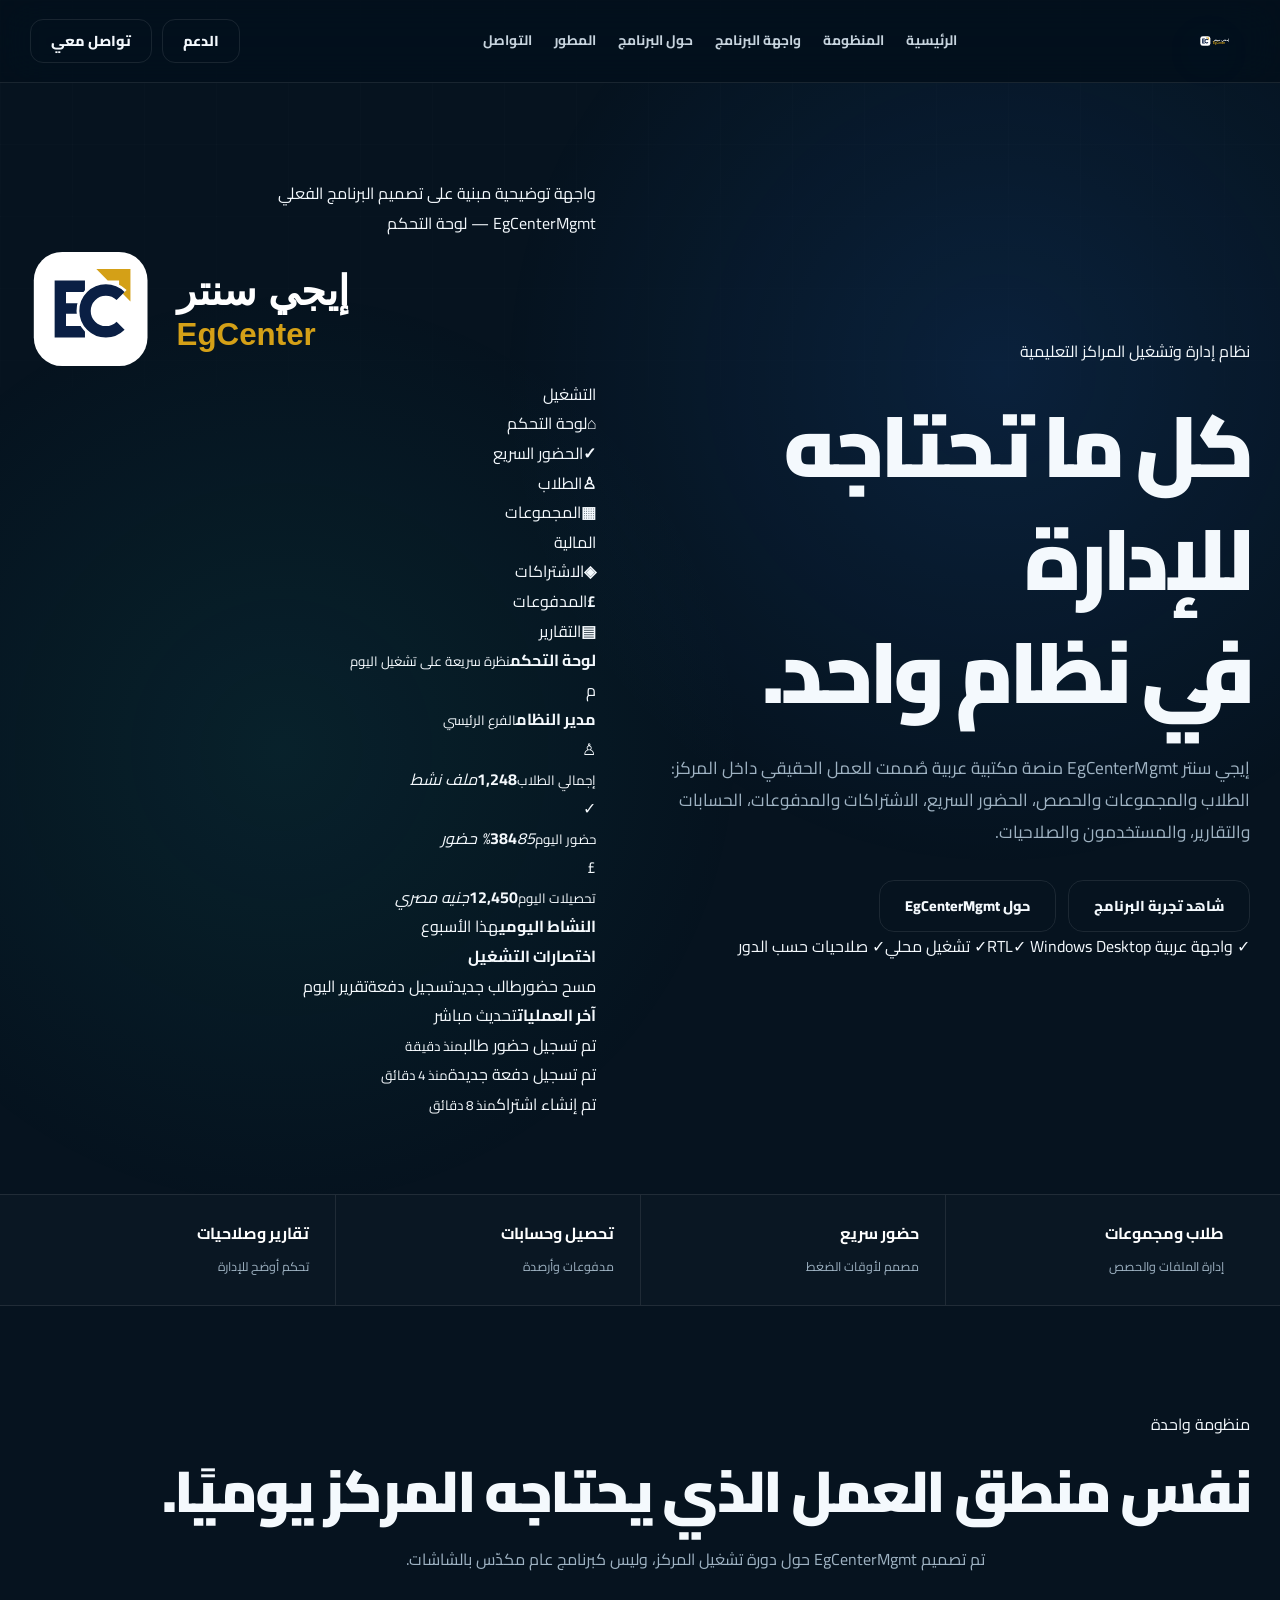
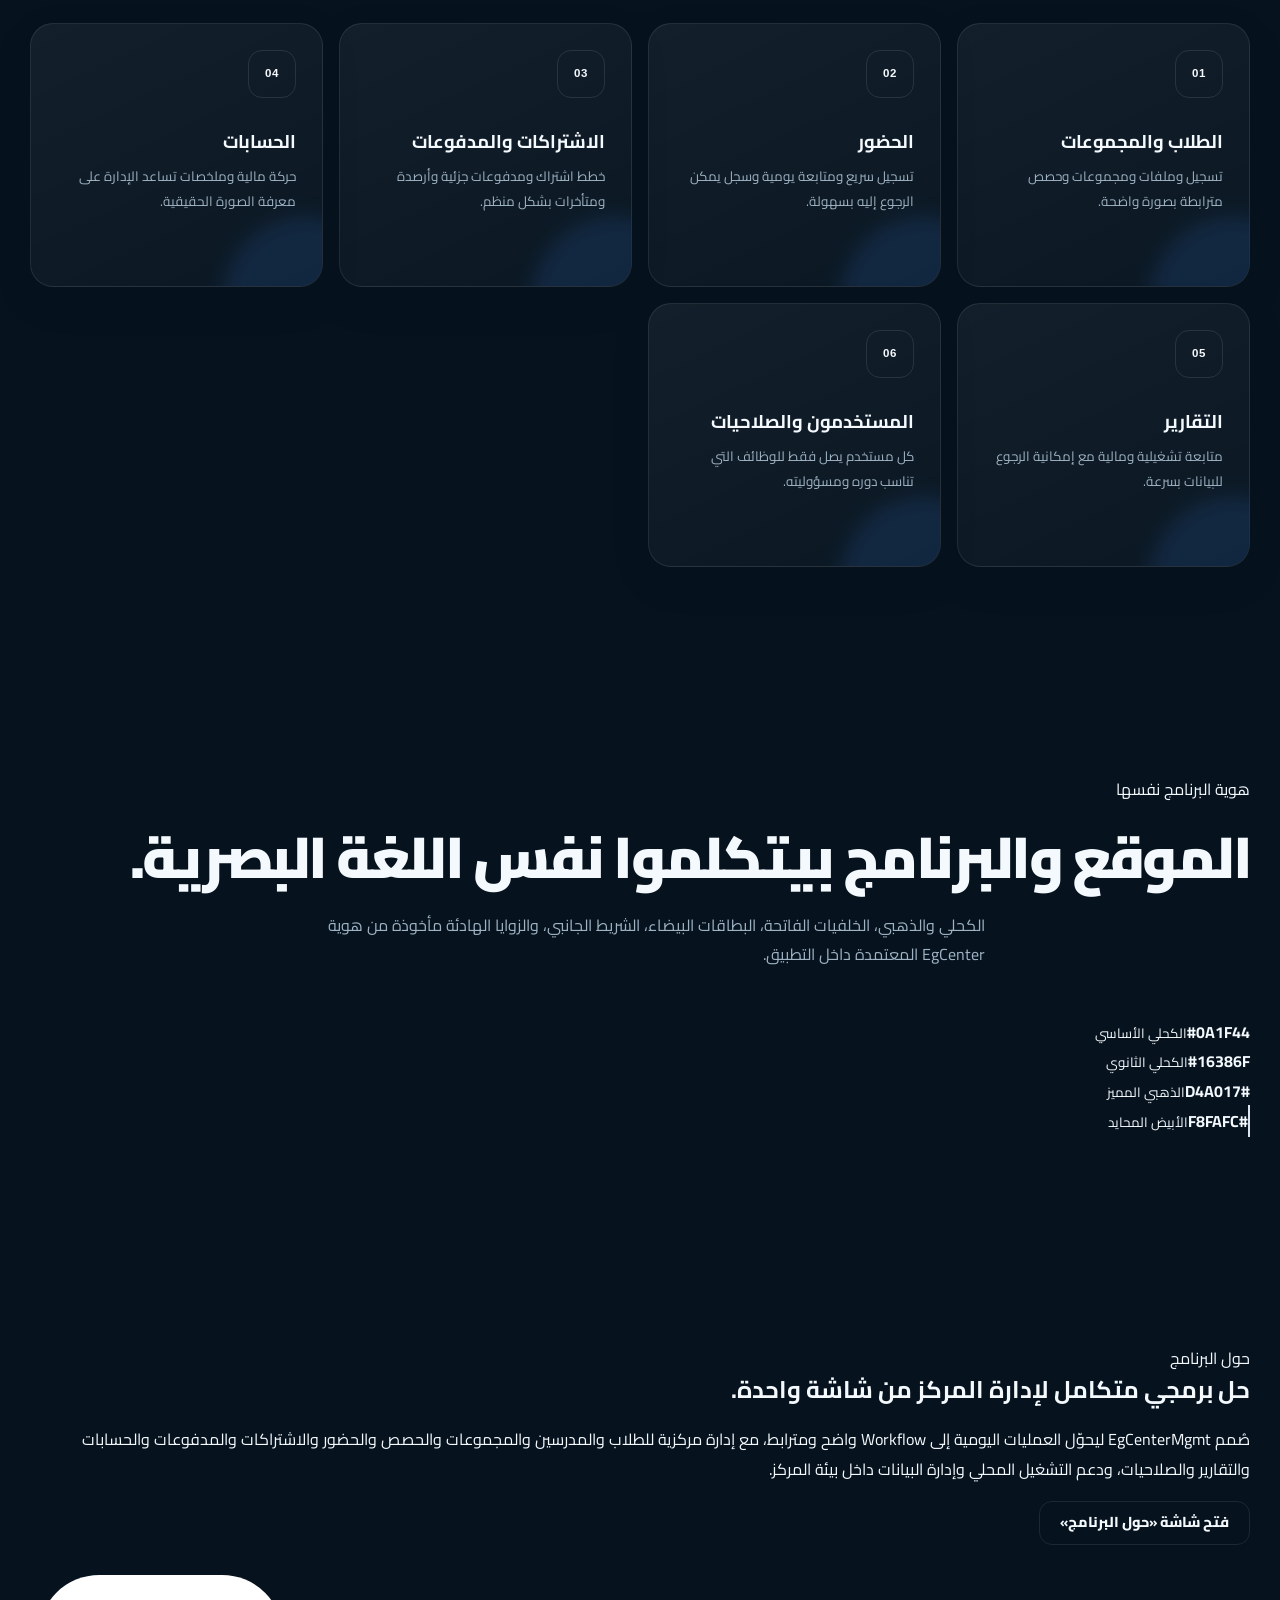
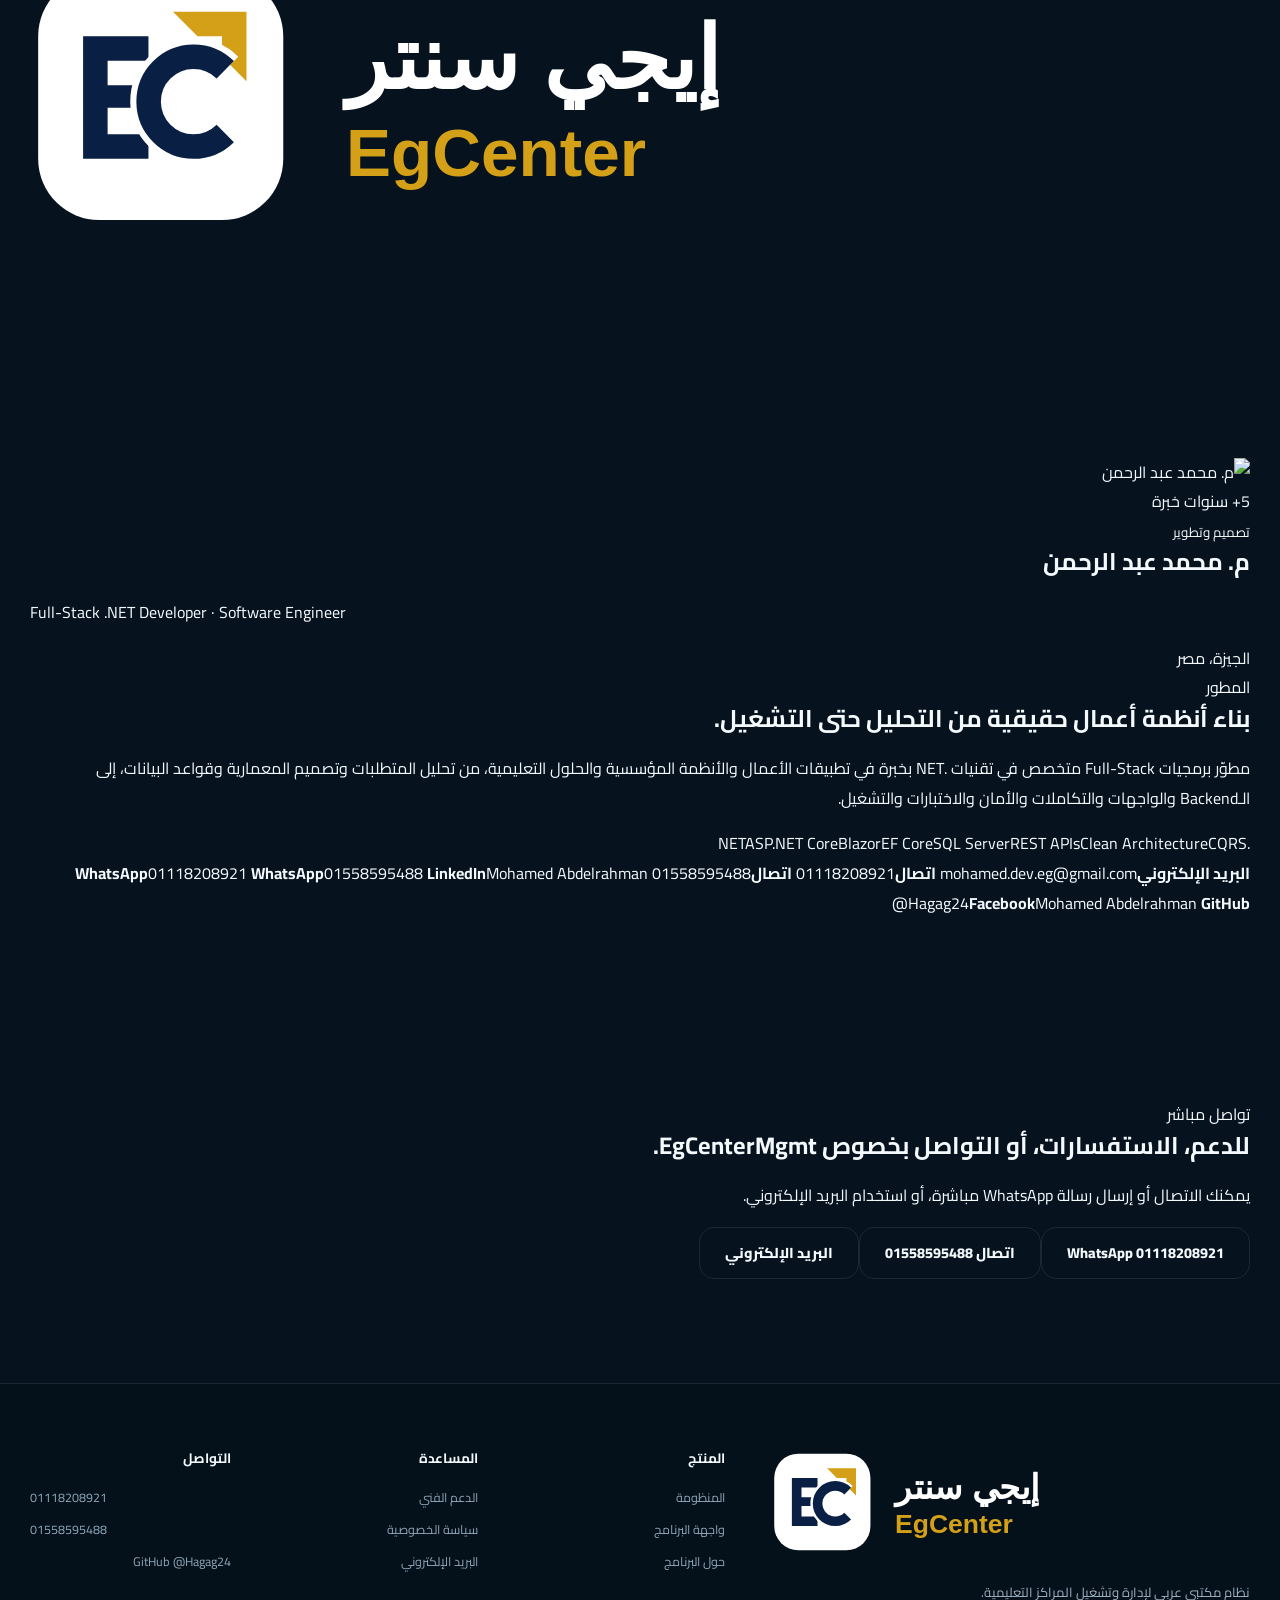
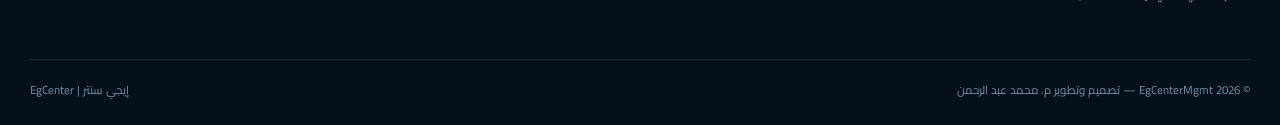
==== commit e461ed83: "Redesign site to match EgCenter app identity" ====
--- a/index.html
+++ b/index.html
@@ -3,11 +3,11 @@
 <head>
   <meta charset="utf-8">
   <meta name="viewport" content="width=device-width,initial-scale=1">
-  <title>EgCenterMgmt | إدارة المراكز التعليمية بذكاء وسرعة</title>
-  <meta name="description" content="EgCenterMgmt منصة مكتبية عربية لإدارة المراكز التعليمية: تسجيل الطلاب، الحضور، التحصيلات، الحسابات، المخزون، نقاط البيع، التقارير والصلاحيات من مكان واحد.">
-  <meta name="theme-color" content="#06131f">
-  <meta property="og:title" content="EgCenterMgmt | إدارة المراكز التعليمية">
-  <meta property="og:description" content="منصة تشغيل متكاملة للمراكز التعليمية، مصممة للسرعة والوضوح والتحكم.">
+  <title>إيجي سنتر | EgCenterMgmt — إدارة وتشغيل المراكز التعليمية</title>
+  <meta name="description" content="EgCenterMgmt نظام مكتبي عربي متكامل لإدارة الطلاب والمجموعات والحضور والاشتراكات والمدفوعات والحسابات والتقارير والمستخدمين والصلاحيات.">
+  <meta name="theme-color" content="#0A1F44">
+  <meta property="og:title" content="إيجي سنتر | EgCenterMgmt">
+  <meta property="og:description" content="كل ما تحتاجه لإدارة وتشغيل المركز في نظام واحد.">
   <meta property="og:type" content="website">
   <link rel="icon" href="assets/logo.svg" type="image/svg+xml">
   <link rel="preconnect" href="https://fonts.googleapis.com">
@@ -16,199 +16,152 @@
   <link rel="stylesheet" href="styles.css">
 </head>
 <body>
-  <div class="site-glow glow-one"></div>
-  <div class="site-glow glow-two"></div>
+<header class="topbar">
+  <div class="container nav">
+    <a class="brand" href="#home" aria-label="إيجي سنتر">
+      <img class="brand-lockup brand-lockup-light" src="assets/egcenter-lockup-light.svg" alt="إيجي سنتر | EgCenter">
+    </a>
+    <button class="menu-toggle" type="button" aria-label="فتح القائمة" aria-expanded="false" aria-controls="main-nav"><span></span><span></span><span></span></button>
+    <nav id="main-nav" class="navlinks" aria-label="التنقل الرئيسي">
+      <a href="#home">الرئيسية</a>
+      <a href="#features">المنظومة</a>
+      <a href="#app-preview">واجهة البرنامج</a>
+      <a href="about.html">حول البرنامج</a>
+      <a href="#developer">المطور</a>
+      <a href="#contact">التواصل</a>
+    </nav>
+    <div class="nav-actions"><a class="btn btn-soft-dark" href="support.html">الدعم</a><a class="btn btn-gold" href="#contact">تواصل معي</a></div>
+  </div>
+</header>
 
-  <header class="topbar">
-    <div class="container nav">
-      <a class="brand" href="index.html" aria-label="الصفحة الرئيسية لـ EgCenterMgmt">
-        <img src="assets/logo.svg" alt="شعار EgCenterMgmt">
-        <span class="brand-copy"><strong>EgCenter<span>Mgmt</span></strong><small>إدارة أذكى للمراكز</small></span>
-      </a>
+<main>
+  <section id="home" class="hero">
+    <div class="container hero-grid">
+      <div class="hero-copy">
+        <div class="kicker"><span class="gold-dot"></span> نظام إدارة وتشغيل المراكز التعليمية</div>
+        <h1>كل ما تحتاجه للإدارة<br><span>في نظام واحد.</span></h1>
+        <p class="lead">إيجي سنتر <bdi>EgCenterMgmt</bdi> منصة مكتبية عربية صُممت للعمل الحقيقي داخل المركز: الطلاب والمجموعات والحصص، الحضور السريع، الاشتراكات والمدفوعات، الحسابات والتقارير، والمستخدمون والصلاحيات.</p>
+        <div class="hero-actions"><a class="btn btn-primary btn-lg" href="#app-preview">شاهد تجربة البرنامج</a><a class="btn btn-outline-light btn-lg" href="about.html">حول EgCenterMgmt</a></div>
+        <div class="trust-row"><span>✓ واجهة عربية RTL</span><span>✓ Windows Desktop</span><span>✓ تشغيل محلي</span><span>✓ صلاحيات حسب الدور</span></div>
+      </div>
 
-      <button class="menu-toggle" type="button" aria-label="فتح القائمة" aria-expanded="false" aria-controls="main-nav">
-        <span></span><span></span><span></span>
-      </button>
-
-      <nav id="main-nav" class="navlinks" aria-label="التنقل الرئيسي">
-        <a href="#home">الرئيسية</a>
-        <a href="#features">المزايا</a>
-        <a href="#workflow">طريقة العمل</a>
-        <a href="#why">لماذا EgCenterMgmt؟</a>
-        <a href="#identity">الهوية والتواصل</a>
-      </nav>
-
-      <div class="nav-actions">
-        <a class="btn ghost" href="support.html">الدعم</a>
-        <a class="btn primary" href="#contact">تواصل معنا</a>
+      <div class="hero-preview-wrap">
+        <div class="preview-label">واجهة توضيحية مبنية على تصميم البرنامج الفعلي</div>
+        <div class="app-window hero-window">
+          <div class="window-caption"><span>EgCenterMgmt — لوحة التحكم</span><div class="window-dots"><i></i><i></i><i></i></div></div>
+          <div class="app-shell-demo">
+            <aside class="app-sidebar-demo">
+              <img src="assets/egcenter-lockup-light.svg" alt="إيجي سنتر">
+              <div class="side-section">التشغيل</div>
+              <div class="side-item active"><b>⌂</b><span>لوحة التحكم</span></div>
+              <div class="side-item"><b>✓</b><span>الحضور السريع</span></div>
+              <div class="side-item"><b>♙</b><span>الطلاب</span></div>
+              <div class="side-item"><b>▦</b><span>المجموعات</span></div>
+              <div class="side-section">المالية</div>
+              <div class="side-item"><b>◈</b><span>الاشتراكات</span></div>
+              <div class="side-item"><b>£</b><span>المدفوعات</span></div>
+              <div class="side-item"><b>▤</b><span>التقارير</span></div>
+            </aside>
+            <section class="app-content-demo">
+              <div class="app-topbar-demo"><div><strong>لوحة التحكم</strong><small>نظرة سريعة على تشغيل اليوم</small></div><div class="user-pill"><span>م</span><div><b>مدير النظام</b><small>الفرع الرئيسي</small></div></div></div>
+              <div class="demo-body">
+                <div class="stats-grid">
+                  <div class="stat"><span class="stat-icon blue">♙</span><div><small>إجمالي الطلاب</small><strong>1,248</strong><em>ملف نشط</em></div></div>
+                  <div class="stat"><span class="stat-icon green">✓</span><div><small>حضور اليوم</small><strong>384</strong><em>85% حضور</em></div></div>
+                  <div class="stat"><span class="stat-icon gold">£</span><div><small>تحصيلات اليوم</small><strong>12,450</strong><em>جنيه مصري</em></div></div>
+                </div>
+                <div class="demo-grid">
+                  <div class="demo-panel"><div class="panel-title"><b>النشاط اليومي</b><span>هذا الأسبوع</span></div><div class="bars"><i style="height:42%"></i><i style="height:67%"></i><i style="height:52%"></i><i style="height:82%"></i><i style="height:63%"></i><i style="height:76%"></i><i style="height:91%"></i></div></div>
+                  <div class="demo-panel"><div class="panel-title"><b>اختصارات التشغيل</b></div><div class="quick-actions"><span>مسح حضور</span><span>طالب جديد</span><span>تسجيل دفعة</span><span>تقرير اليوم</span></div></div>
+                </div>
+                <div class="recent-panel"><div class="panel-title"><b>آخر العمليات</b><span>تحديث مباشر</span></div><div class="activity-row"><i class="a-green"></i><span>تم تسجيل حضور طالب</span><small>منذ دقيقة</small></div><div class="activity-row"><i class="a-blue"></i><span>تم تسجيل دفعة جديدة</span><small>منذ 4 دقائق</small></div><div class="activity-row"><i class="a-gold"></i><span>تم إنشاء اشتراك</span><small>منذ 8 دقائق</small></div></div>
+              </div>
+            </section>
+          </div>
+        </div>
       </div>
     </div>
-  </header>
+  </section>
 
-  <main>
-    <section id="home" class="hero">
-      <div class="container hero-grid">
-        <div class="hero-copy">
-          <div class="eyebrow"><span></span> نظام مكتبي لإدارة المراكز التعليمية</div>
-          <h1>كل شغل السنتر<br><span class="gradient-text">في نظام واحد واضح وسريع.</span></h1>
-          <p class="lead">من تسجيل الطالب لأول مرة، للحضور والتحصيل والمتابعة المالية والمخزون ونقاط البيع والتقارير — EgCenterMgmt يجمع دورة العمل اليومية في واجهة عربية منظمة ومصممة للاستخدام الحقيقي.</p>
-          <div class="hero-actions">
-            <a class="btn primary btn-lg" href="#features">اكتشف النظام <span aria-hidden="true">←</span></a>
-            <a class="btn ghost btn-lg" href="privacy.html">سياسة الخصوصية</a>
-          </div>
-          <div class="trustline" aria-label="مبادئ المنتج">
-            <span><i class="dot"></i> واجهة عربية RTL</span>
-            <span><i class="dot"></i> مصمم لـ Windows</span>
-            <span><i class="dot"></i> صلاحيات حسب الدور</span>
-            <span><i class="dot"></i> تشغيل محلي Offline-first</span>
-          </div>
-        </div>
+  <section class="quick-strip">
+    <div class="container quick-grid"><div><strong>طلاب ومجموعات</strong><span>إدارة الملفات والحصص</span></div><div><strong>حضور سريع</strong><span>مصمم لأوقات الضغط</span></div><div><strong>تحصيل وحسابات</strong><span>مدفوعات وأرصدة</span></div><div><strong>تقارير وصلاحيات</strong><span>تحكم أوضح للإدارة</span></div></div>
+  </section>
 
-        <div class="hero-visual-wrap">
-          <div class="visual-chip chip-top">متابعة لحظية للتشغيل</div>
-          <img class="hero-visual" src="assets/hero.svg" alt="تصور لواجهة EgCenterMgmt لإدارة الطلاب والحضور والتحصيل والتقارير">
-          <div class="visual-chip chip-bottom"><span class="pulse"></span> بيانات العمل تحت تحكم مؤسستك</div>
+  <section id="features" class="section light-section">
+    <div class="container">
+      <div class="section-head"><div class="kicker dark"><span class="gold-dot"></span> منظومة واحدة</div><h2>نفس منطق العمل الذي يحتاجه المركز يوميًا.</h2><p>تم تصميم EgCenterMgmt حول دورة تشغيل المركز، وليس كبرنامج عام مكدّس بالشاشات.</p></div>
+      <div class="feature-grid">
+        <article class="feature-card"><span class="feature-icon">01</span><h3>الطلاب والمجموعات</h3><p>تسجيل وملفات ومجموعات وحصص مترابطة بصورة واضحة.</p></article>
+        <article class="feature-card"><span class="feature-icon">02</span><h3>الحضور</h3><p>تسجيل سريع ومتابعة يومية وسجل يمكن الرجوع إليه بسهولة.</p></article>
+        <article class="feature-card"><span class="feature-icon">03</span><h3>الاشتراكات والمدفوعات</h3><p>خطط اشتراك ومدفوعات جزئية وأرصدة ومتأخرات بشكل منظم.</p></article>
+        <article class="feature-card"><span class="feature-icon">04</span><h3>الحسابات</h3><p>حركة مالية وملخصات تساعد الإدارة على معرفة الصورة الحقيقية.</p></article>
+        <article class="feature-card"><span class="feature-icon">05</span><h3>التقارير</h3><p>متابعة تشغيلية ومالية مع إمكانية الرجوع للبيانات بسرعة.</p></article>
+        <article class="feature-card"><span class="feature-icon">06</span><h3>المستخدمون والصلاحيات</h3><p>كل مستخدم يصل فقط للوظائف التي تناسب دوره ومسؤوليته.</p></article>
+      </div>
+    </div>
+  </section>
+
+  <section id="app-preview" class="section preview-section">
+    <div class="container">
+      <div class="section-head centered"><div class="kicker dark"><span class="gold-dot"></span> هوية البرنامج نفسها</div><h2>الموقع والبرنامج بيتكلموا نفس اللغة البصرية.</h2><p>الكحلي والذهبي، الخلفيات الفاتحة، البطاقات البيضاء، الشريط الجانبي، والزوايا الهادئة مأخوذة من هوية EgCenter المعتمدة داخل التطبيق.</p></div>
+      <div class="design-tokens">
+        <div><span style="background:#0A1F44"></span><b>#0A1F44</b><small>الكحلي الأساسي</small></div>
+        <div><span style="background:#16386F"></span><b>#16386F</b><small>الكحلي الثانوي</small></div>
+        <div><span style="background:#D4A017"></span><b>#D4A017</b><small>الذهبي المميز</small></div>
+        <div><span style="background:#F8FAFC;border:1px solid #dbe3ee"></span><b>#F8FAFC</b><small>الأبيض المحايد</small></div>
+      </div>
+    </div>
+  </section>
+
+  <section id="about" class="section about-product-section">
+    <div class="container about-product-card">
+      <div><div class="kicker"><span class="gold-dot"></span> حول البرنامج</div><h2>حل برمجي متكامل لإدارة المركز من شاشة واحدة.</h2><p>صُمم EgCenterMgmt ليحوّل العمليات اليومية إلى Workflow واضح ومترابط، مع إدارة مركزية للطلاب والمدرسين والمجموعات والحصص والحضور والاشتراكات والمدفوعات والحسابات والتقارير والصلاحيات، ودعم التشغيل المحلي وإدارة البيانات داخل بيئة المركز.</p><a class="btn btn-gold" href="about.html">فتح شاشة «حول البرنامج»</a></div>
+      <img src="assets/egcenter-lockup-light.svg" alt="إيجي سنتر | EgCenter">
+    </div>
+  </section>
+
+  <section id="developer" class="section developer-section">
+    <div class="container developer-layout">
+      <article class="developer-photo-card">
+        <div class="photo-frame"><img src="https://raw.githubusercontent.com/Hagag24/EGCM/main/src/EgCenterMgmt.MultiClient/wwwroot/branding/mohamed-abdelrahman-photo.svg" alt="م. محمد عبد الرحمن"><span>5+ سنوات خبرة</span></div>
+        <div class="developer-name"><small>تصميم وتطوير</small><h2>م. محمد عبد الرحمن</h2><p dir="ltr">Full-Stack .NET Developer · Software Engineer</p><span>الجيزة، مصر</span></div>
+      </article>
+      <div class="developer-info">
+        <div class="kicker dark"><span class="gold-dot"></span> المطور</div>
+        <h2>بناء أنظمة أعمال حقيقية من التحليل حتى التشغيل.</h2>
+        <p>مطوّر برمجيات Full-Stack متخصص في تقنيات .NET بخبرة في تطبيقات الأعمال والأنظمة المؤسسية والحلول التعليمية، من تحليل المتطلبات وتصميم المعمارية وقواعد البيانات، إلى الـBackend والواجهات والتكاملات والأمان والاختبارات والتشغيل.</p>
+        <div class="tech-chips"><span>.NET</span><span>ASP.NET Core</span><span>Blazor</span><span>EF Core</span><span>SQL Server</span><span>REST APIs</span><span>Clean Architecture</span><span>CQRS</span></div>
+        <div class="contact-grid compact">
+          <a href="mailto:mohamed.dev.eg@gmail.com"><b>البريد الإلكتروني</b><span dir="ltr">mohamed.dev.eg@gmail.com</span></a>
+          <a href="tel:+201118208921"><b>اتصال</b><span dir="ltr">01118208921</span></a>
+          <a href="tel:+201558595488"><b>اتصال</b><span dir="ltr">01558595488</span></a>
+          <a class="wa" href="https://wa.me/201118208921" target="_blank" rel="noopener"><b>WhatsApp</b><span dir="ltr">01118208921</span></a>
+          <a class="wa" href="https://wa.me/201558595488" target="_blank" rel="noopener"><b>WhatsApp</b><span dir="ltr">01558595488</span></a>
+          <a href="https://www.linkedin.com/in/mohamed-abdelrahman-221974243/" target="_blank" rel="noopener"><b>LinkedIn</b><span>Mohamed Abdelrahman</span></a>
+          <a href="https://www.facebook.com/Bashandy.7agag" target="_blank" rel="noopener"><b>Facebook</b><span>Mohamed Abdelrahman</span></a>
+          <a href="https://github.com/Hagag24" target="_blank" rel="noopener"><b>GitHub</b><span dir="ltr">@Hagag24</span></a>
         </div>
       </div>
-    </section>
+    </div>
+  </section>
 
-    <section class="quick-strip" aria-label="أهم وحدات النظام">
-      <div class="container quick-grid">
-        <div><strong>طلاب</strong><span>تسجيل وملفات منظمة</span></div>
-        <div><strong>حضور</strong><span>دخول سريع وتتبع دقيق</span></div>
-        <div><strong>تحصيل</strong><span>مدفوعات وأرصدة ومتأخرات</span></div>
-        <div><strong>تقارير</strong><span>رؤية أوضح للإدارة</span></div>
-      </div>
-    </section>
+  <section id="contact" class="contact-section">
+    <div class="container contact-box">
+      <div><div class="kicker"><span class="gold-dot"></span> تواصل مباشر</div><h2>للدعم، الاستفسارات، أو التواصل بخصوص EgCenterMgmt.</h2><p>يمكنك الاتصال أو إرسال رسالة WhatsApp مباشرة، أو استخدام البريد الإلكتروني.</p></div>
+      <div class="contact-buttons"><a class="btn btn-gold btn-lg" href="https://wa.me/201118208921" target="_blank" rel="noopener">WhatsApp 01118208921</a><a class="btn btn-outline-light btn-lg" href="tel:+201558595488">اتصال 01558595488</a><a class="btn btn-outline-light btn-lg" href="mailto:mohamed.dev.eg@gmail.com">البريد الإلكتروني</a></div>
+    </div>
+  </section>
+</main>
 
-    <section id="features" class="section">
-      <div class="container">
-        <div class="section-head center-head">
-          <div class="eyebrow"><span></span> منظومة تشغيل متكاملة</div>
-          <h2>الأدوات التي يحتاجها فريقك كل يوم،<br><span>مرتبة في تجربة واحدة.</span></h2>
-          <p>بدل التنقل بين دفاتر وملفات وشاشات منفصلة، النظام يربط العمليات الأساسية ببعضها ويجعل الوصول للمعلومة أسرع.</p>
-        </div>
-
-        <div class="feature-grid">
-          <article class="feature-card featured-card">
-            <div class="feature-icon icon-blue">01</div>
-            <div><span class="card-kicker">الإدارة الأساسية</span><h3>الطلاب والعملاء</h3><p>تسجيل سريع، ملفات منظمة، بيانات تواصل، وربط واضح بباقي العمليات اليومية.</p></div>
-          </article>
-          <article class="feature-card">
-            <div class="feature-icon icon-green">02</div>
-            <div><span class="card-kicker">تشغيل يومي</span><h3>الحضور</h3><p>تسجيل حضور سريع ومناسب لأوقات الضغط مع سجل واضح يمكن الرجوع إليه.</p></div>
-          </article>
-          <article class="feature-card">
-            <div class="feature-icon icon-violet">03</div>
-            <div><span class="card-kicker">تحصيلات</span><h3>المدفوعات والأرصدة</h3><p>متابعة الخطط والمدفوعات الجزئية والمبالغ المتبقية والمتأخرات من سجل مالي منظم.</p></div>
-          </article>
-          <article class="feature-card">
-            <div class="feature-icon icon-orange">04</div>
-            <div><span class="card-kicker">إدارة مالية</span><h3>الحسابات والتقارير</h3><p>ملخصات تشغيلية ومالية تساعد الإدارة على فهم الحركة واتخاذ قرار أسرع.</p></div>
-          </article>
-          <article class="feature-card">
-            <div class="feature-icon icon-cyan">05</div>
-            <div><span class="card-kicker">مخزون</span><h3>الأصناف والحركة</h3><p>متابعة الأصناف والكميات وحركة المخزون في نفس بيئة الإدارة.</p></div>
-          </article>
-          <article class="feature-card">
-            <div class="feature-icon icon-pink">06</div>
-            <div><span class="card-kicker">مبيعات</span><h3>نقطة البيع POS</h3><p>إدارة عمليات البيع اليومية من نفس النظام بدون فصل التشغيل عن الحسابات.</p></div>
-          </article>
-          <article class="feature-card">
-            <div class="feature-icon icon-lime">07</div>
-            <div><span class="card-kicker">تحكم</span><h3>الأدوار والصلاحيات</h3><p>إتاحة الوظائف لكل مستخدم حسب دوره ومسؤوليته داخل المركز.</p></div>
-          </article>
-          <article class="feature-card">
-            <div class="feature-icon icon-sky">08</div>
-            <div><span class="card-kicker">مرونة</span><h3>أسلوب تشغيل واقعي</h3><p>مصمم ليستوعب اختلاف سياسات المراكز بدل فرض دورة عمل جامدة على الجميع.</p></div>
-          </article>
-        </div>
-      </div>
-    </section>
-
-    <section id="workflow" class="section workflow-section">
-      <div class="container workflow-layout">
-        <div class="workflow-copy">
-          <div class="eyebrow"><span></span> دورة العمل</div>
-          <h2>من أول تسجيل الطالب<br>لحد تقرير آخر اليوم.</h2>
-          <p>الفكرة ليست إضافة شاشات أكثر، بل تقليل الخطوات وربط كل خطوة بما بعدها بصورة طبيعية.</p>
-          <a class="text-link" href="support.html">تعرف على الدعم الفني <span>←</span></a>
-        </div>
-
-        <div class="steps">
-          <article class="step"><span class="step-no">01</span><div><h3>سجّل البيانات مرة واحدة</h3><p>أنشئ ملف الطالب أو العميل واحفظ بياناته الأساسية بصورة منظمة.</p></div></article>
-          <article class="step"><span class="step-no">02</span><div><h3>نفّذ الحضور بسرعة</h3><p>سجّل الحضور في وقت الدخول بدون تعطيل حركة الاستقبال.</p></div></article>
-          <article class="step"><span class="step-no">03</span><div><h3>تابع التحصيل والأرصدة</h3><p>سجّل المدفوعات واعرف المتبقي وسجل الحركة المالية المرتبطة.</p></div></article>
-          <article class="step"><span class="step-no">04</span><div><h3>راجع الصورة الكاملة</h3><p>استخدم الملخصات والتقارير لمتابعة التشغيل واتخاذ القرار.</p></div></article>
-        </div>
-      </div>
-    </section>
-
-    <section id="why" class="section">
-      <div class="container">
-        <div class="section-head side-head">
-          <div><div class="eyebrow"><span></span> مبني للاستخدام الحقيقي</div><h2>سرعة في التنفيذ، ووضوح في التحكم.</h2></div>
-          <p>EgCenterMgmt يركز على ما يهم في بيئة عمل السنتر: سرعة الوصول، قلة الخطوات، وضوح المسؤوليات، وبقاء بيانات التشغيل تحت سيطرة الجهة المستخدمة.</p>
-        </div>
-
-        <div class="why-grid">
-          <article class="why-card why-main">
-            <div class="why-badge">OFFLINE-FIRST</div>
-            <h3>شغلك لا يتوقف على اتصال الإنترنت</h3>
-            <p>التصميم التشغيلي يعطي الأولوية للعمل المحلي، مع إبقاء الخدمات الخارجية المطلوبة للتثبيت أو التحديث أو التكامل منفصلة عن دورة العمل الأساسية.</p>
-            <div class="data-lines"><span></span><span></span><span></span><span></span></div>
-          </article>
-          <article class="why-card"><div class="mini-symbol">◎</div><h3>واجهة عربية من البداية</h3><p>اتجاه RTL، خط عربي واضح، ومساحات مصممة لتجربة سطح المكتب.</p></article>
-          <article class="why-card"><div class="mini-symbol">⌁</div><h3>أقل خطوات متكررة</h3><p>التركيز على العمليات التي ينفذها الموظف عشرات المرات خلال اليوم.</p></article>
-          <article class="why-card"><div class="mini-symbol">◈</div><h3>بيانات تحت السيطرة</h3><p>المؤسسة المستخدمة للنظام تتحكم في الحسابات والصلاحيات وسياسات البيانات الخاصة بها.</p></article>
-          <article class="why-card"><div class="mini-symbol">✓</div><h3>خصوصية واضحة</h3><p>لا يتم استخدام المعلومات الشخصية لأغراض إعلانية، مع نشر سياسة الخصوصية بشكل علني.</p></article>
-        </div>
-      </div>
-    </section>
-
-    <section id="identity" class="section identity-section">
-      <div class="container identity-card">
-        <div class="identity-brand">
-          <img src="assets/logo.svg" alt="شعار EgCenterMgmt">
-          <div><span class="identity-label">الهوية الرسمية للمنتج</span><h2>EgCenter<span>Mgmt</span></h2><p>منتج يتم تطويره ونشره تحت هوية <strong>Hagag</strong>.</p></div>
-        </div>
-        <div class="identity-details">
-          <div class="identity-row"><span>المطور والناشر</span><strong>Hagag</strong></div>
-          <div class="identity-row"><span>GitHub</span><a href="https://github.com/Hagag24" target="_blank" rel="noopener">@Hagag24</a></div>
-          <div class="identity-row"><span>البريد الإلكتروني</span><a href="mailto:mohamed.dev.eg@gmail.com">mohamed.dev.eg@gmail.com</a></div>
-          <div class="identity-row"><span>المنتج</span><strong>EgCenterMgmt</strong></div>
-        </div>
-      </div>
-    </section>
-
-    <section id="contact" class="contact-section">
-      <div class="container contact-card">
-        <div>
-          <div class="eyebrow light"><span></span> دعم وتواصل</div>
-          <h2>عندك استفسار عن المنتج أو الخصوصية؟</h2>
-          <p>تواصل مباشرة عبر البريد الإلكتروني، أو انتقل إلى صفحة الدعم لمعرفة خطوات التشخيص والمساعدة الفنية.</p>
-        </div>
-        <div class="contact-actions">
-          <a class="btn white btn-lg" href="mailto:mohamed.dev.eg@gmail.com">راسلنا عبر البريد</a>
-          <a class="btn glass btn-lg" href="support.html">مركز الدعم</a>
-        </div>
-      </div>
-    </section>
-  </main>
-
-  <footer class="footer">
-    <div class="container footer-grid">
-      <div class="footer-brand">
-        <a class="brand" href="index.html"><img src="assets/logo.svg" alt=""><span class="brand-copy"><strong>EgCenter<span>Mgmt</span></strong><small>إدارة أذكى للمراكز</small></span></a>
-        <p>نظام مكتبي عربي لإدارة العمليات اليومية للمراكز التعليمية بصورة أسرع وأكثر تنظيمًا.</p>
-      </div>
-      <div><h4>المنتج</h4><a href="#features">المزايا</a><a href="#workflow">طريقة العمل</a><a href="#why">لماذا EgCenterMgmt؟</a></div>
-      <div><h4>المساعدة</h4><a href="support.html">الدعم الفني</a><a href="privacy.html">سياسة الخصوصية</a><a href="mailto:mohamed.dev.eg@gmail.com">تواصل معنا</a></div>
-      <div><h4>الهوية</h4><a href="#identity">Hagag</a><a href="https://github.com/Hagag24" target="_blank" rel="noopener">GitHub</a><span>EgCenterMgmt</span></div>
-    </div>
-    <div class="container footer-bottom"><span>© 2026 Hagag — EgCenterMgmt. جميع الحقوق محفوظة.</span><span>مصمم بواجهة عربية RTL.</span></div>
-  </footer>
-
-  <script src="script.js"></script>
+<footer class="footer">
+  <div class="container footer-grid">
+    <div class="footer-brand"><img src="assets/egcenter-lockup-light.svg" alt="إيجي سنتر"><p>نظام مكتبي عربي لإدارة وتشغيل المراكز التعليمية.</p></div>
+    <div><h4>المنتج</h4><a href="#features">المنظومة</a><a href="#app-preview">واجهة البرنامج</a><a href="about.html">حول البرنامج</a></div>
+    <div><h4>المساعدة</h4><a href="support.html">الدعم الفني</a><a href="privacy.html">سياسة الخصوصية</a><a href="mailto:mohamed.dev.eg@gmail.com">البريد الإلكتروني</a></div>
+    <div><h4>التواصل</h4><a href="tel:+201118208921" dir="ltr">01118208921</a><a href="tel:+201558595488" dir="ltr">01558595488</a><a href="https://github.com/Hagag24" target="_blank" rel="noopener">GitHub @Hagag24</a></div>
+  </div>
+  <div class="container footer-bottom"><span>© 2026 EgCenterMgmt — تصميم وتطوير م. محمد عبد الرحمن</span><span>إيجي سنتر | EgCenter</span></div>
+</footer>
+<script src="script.js"></script>
 </body>
 </html>
--- a/styles.css
+++ b/styles.css
@@ -1,135 +1,210 @@
 :root{
-  --bg:#07111f;
-  --bg-soft:#0b1729;
-  --panel:#0f1d31;
-  --panel-2:#13253d;
-  --text:#eaf4ff;
-  --muted:#9eb3c9;
-  --line:rgba(255,255,255,.10);
-  --blue:#38a7ff;
-  --blue2:#1476ff;
-  --green:#36d48f;
-  --lime:#8add35;
-  --purple:#a36cff;
-  --orange:#ff9d2f;
-  --cyan:#35d6d0;
-  --shadow:0 28px 70px rgba(0,0,0,.35);
-  --radius:24px;
-  --max:1180px;
-}
+  --bg:#06131f;
+  --bg-deep:#04101a;
+  --bg-soft:#0a1b2a;
+  --panel:#0c2030;
+  --panel-2:#10283a;
+  --text:#f4f9fd;
+  --muted:#9fb3c3;
+  --muted-2:#7e98aa;
+  --line:rgba(255,255,255,.09);
+  --line-strong:rgba(255,255,255,.15);
+  --blue:#398cff;
+  --blue2:#1767ed;
+  --cyan:#25d2c2;
+  --green:#56d98b;
+  --lime:#a2db58;
+  --violet:#9c78ff;
+  --orange:#ff9f43;
+  --pink:#ff6fae;
+  --white:#fff;
+  --shadow:0 32px 90px rgba(0,0,0,.34);
+  --shadow-soft:0 18px 60px rgba(0,0,0,.22);
+  --radius:28px;
+  --radius-sm:18px;
+  --max:1220px;
+}
+
 *{box-sizing:border-box}
-html{scroll-behavior:smooth}
+html{scroll-behavior:smooth;scroll-padding-top:94px}
 body{
   margin:0;
   color:var(--text);
-  background:
-    radial-gradient(circle at 8% -10%, rgba(20,118,255,.18), transparent 28rem),
-    radial-gradient(circle at 92% 12%, rgba(54,212,143,.11), transparent 34rem),
-    var(--bg);
-  font-family:Inter,Segoe UI,Roboto,Arial,sans-serif;
-  line-height:1.65;
+  background:var(--bg);
+  font-family:"Cairo","Segoe UI",Tahoma,Arial,sans-serif;
+  line-height:1.85;
   -webkit-font-smoothing:antialiased;
+  overflow-x:hidden;
+}
+body::before{
+  content:"";
+  position:fixed;
+  inset:0;
+  pointer-events:none;
+  background-image:linear-gradient(rgba(255,255,255,.018) 1px,transparent 1px),linear-gradient(90deg,rgba(255,255,255,.018) 1px,transparent 1px);
+  background-size:72px 72px;
+  mask-image:linear-gradient(to bottom,rgba(0,0,0,.7),transparent 75%);
+  z-index:-3;
 }
 a{color:inherit;text-decoration:none}
+button,input,textarea{font:inherit}
 img{max-width:100%;display:block}
-.container{width:min(var(--max),calc(100% - 40px));margin-inline:auto}
+.container{width:min(var(--max),calc(100% - 48px));margin-inline:auto}
+.site-glow{position:fixed;pointer-events:none;border-radius:50%;filter:blur(120px);opacity:.18;z-index:-2}
+.glow-one{width:520px;height:520px;background:var(--blue);right:-220px;top:100px}
+.glow-two{width:520px;height:520px;background:var(--cyan);left:-260px;top:460px}
+
+/* Navigation */
 .topbar{
-  position:sticky;top:0;z-index:30;
-  background:rgba(7,17,31,.78);
+  position:sticky;
+  top:0;
+  z-index:50;
+  background:rgba(4,16,26,.74);
   border-bottom:1px solid var(--line);
-  backdrop-filter:blur(18px);
-}
-.nav{height:76px;display:flex;align-items:center;justify-content:space-between;gap:24px}
-.brand{display:flex;align-items:center;gap:12px;font-weight:800;letter-spacing:-.02em}
-.brand img{width:52px;height:52px;object-fit:contain}
-.brand span{font-size:1.18rem}
-.brand em{font-style:normal;color:var(--green)}
-.navlinks{display:flex;align-items:center;gap:24px;color:#c8d8e8;font-size:.95rem}
-.navlinks a:hover{color:white}
-.nav-actions{display:flex;gap:10px}
+  backdrop-filter:blur(22px) saturate(145%);
+}
+.nav{min-height:82px;display:flex;align-items:center;justify-content:space-between;gap:26px}
+.brand{display:flex;align-items:center;gap:12px;min-width:max-content}
+.brand img{width:50px;height:50px;object-fit:contain;filter:drop-shadow(0 10px 22px rgba(30,117,255,.22))}
+.brand-copy{display:flex;flex-direction:column;line-height:1.15}
+.brand-copy strong{font-family:Inter,"Segoe UI",Arial,sans-serif;font-size:1.08rem;letter-spacing:-.03em}
+.brand-copy strong span{color:var(--green)}
+.brand-copy small{font-size:.68rem;color:var(--muted);margin-top:5px;font-weight:700}
+.navlinks{display:flex;align-items:center;gap:22px;color:#c7d4de;font-size:.86rem;font-weight:700}
+.navlinks a{position:relative;padding:12px 0;transition:.2s ease}
+.navlinks a::after{content:"";position:absolute;right:0;bottom:5px;width:0;height:2px;border-radius:999px;background:linear-gradient(90deg,var(--blue),var(--cyan));transition:.25s ease}
+.navlinks a:hover{color:#fff}.navlinks a:hover::after{width:100%}
+.nav-actions{display:flex;gap:10px;min-width:max-content}
+.menu-toggle{display:none;width:44px;height:44px;border-radius:12px;border:1px solid var(--line);background:rgba(255,255,255,.04);align-items:center;justify-content:center;flex-direction:column;gap:5px;cursor:pointer}
+.menu-toggle span{width:20px;height:2px;background:#fff;border-radius:999px}
+
 .btn{
-  display:inline-flex;align-items:center;justify-content:center;gap:9px;
-  min-height:44px;padding:0 18px;border-radius:999px;font-weight:700;
-  border:1px solid var(--line);transition:.2s ease;
-}
-.btn:hover{transform:translateY(-1px)}
-.btn.primary{background:linear-gradient(135deg,var(--blue2),var(--cyan));border-color:transparent;color:white;box-shadow:0 10px 28px rgba(20,118,255,.25)}
-.btn.ghost{background:rgba(255,255,255,.045)}
-.hero{padding:86px 0 72px;overflow:hidden}
-.hero-grid{display:grid;grid-template-columns:1.02fr .98fr;align-items:center;gap:50px}
-.eyebrow{display:inline-flex;align-items:center;gap:8px;color:#b8d7f1;font-size:.86rem;font-weight:800;text-transform:uppercase;letter-spacing:.12em}
-.eyebrow::before{content:"";width:34px;height:2px;background:linear-gradient(90deg,var(--blue),var(--green));border-radius:2px}
-h1,h2,h3{line-height:1.1;margin:0;letter-spacing:-.035em}
-h1{font-size:clamp(3rem,7vw,5.7rem);max-width:760px;margin-top:18px}
-.gradient-text{background:linear-gradient(90deg,#fff 8%,#7fc7ff 42%,#47e0ac 74%,#b2ea63);-webkit-background-clip:text;background-clip:text;color:transparent}
-.lead{font-size:1.16rem;color:var(--muted);max-width:690px;margin:26px 0 30px}
+  min-height:44px;
+  padding:0 20px;
+  border-radius:13px;
+  display:inline-flex;
+  align-items:center;
+  justify-content:center;
+  gap:9px;
+  border:1px solid var(--line);
+  font-weight:800;
+  font-size:.9rem;
+  transition:transform .22s ease,border-color .22s ease,background .22s ease,box-shadow .22s ease;
+}
+.btn:hover{transform:translateY(-2px)}
+.btn.primary{background:linear-gradient(135deg,var(--blue2),var(--blue) 52%,var(--cyan));border-color:transparent;color:#fff;box-shadow:0 14px 34px rgba(23,103,237,.25)}
+.btn.primary:hover{box-shadow:0 18px 44px rgba(23,103,237,.36)}
+.btn.ghost{background:rgba(255,255,255,.04)}
+.btn.ghost:hover{background:rgba(255,255,255,.075);border-color:var(--line-strong)}
+.btn-lg{min-height:52px;padding-inline:25px;border-radius:15px}
+.btn.white{background:#fff;color:#071625;border-color:#fff}
+.btn.glass{background:rgba(255,255,255,.10);border-color:rgba(255,255,255,.18)}
+
+/* Hero */
+.hero{padding:96px 0 74px;position:relative;overflow:hidden}
+.hero::before{content:"";position:absolute;inset:0;background:radial-gradient(circle at 78% 26%,rgba(39,132,255,.13),transparent 31rem),radial-gradient(circle at 22% 60%,rgba(37,210,194,.08),transparent 29rem);pointer-events:none}
+.hero-grid{display:grid;grid-template-columns:1.02fr .98fr;gap:64px;align-items:center;position:relative}
+.hero-copy{position:relative;z-index:2}
+.eyebrow{display:flex;align-items:center;gap:10px;color:#b7cadd;font-size:.78rem;font-weight:900;letter-spacing:.015em}
+.eyebrow>span{width:34px;height:2px;background:linear-gradient(90deg,var(--blue),var(--cyan));border-radius:999px;box-shadow:0 0 18px rgba(37,210,194,.4)}
+.eyebrow.light{color:#e5f4ff}.eyebrow.light>span{background:#fff;box-shadow:none}
+h1,h2,h3,h4,p{margin-top:0}
+h1,h2,h3{line-height:1.32}
+h1{font-size:clamp(3.2rem,6.7vw,5.75rem);letter-spacing:-.055em;margin:22px 0 24px;font-weight:900}
+.gradient-text{background:linear-gradient(90deg,#d7ebff 2%,#72b7ff 30%,#45e3ce 68%,#b7e86a);-webkit-background-clip:text;background-clip:text;color:transparent}
+.lead{font-size:1.08rem;color:var(--muted);max-width:680px;margin-bottom:32px}
 .hero-actions{display:flex;flex-wrap:wrap;gap:12px}
-.hero-visual{position:relative}
-.hero-visual::before{content:"";position:absolute;inset:8% -4% -8% 10%;background:linear-gradient(135deg,rgba(20,118,255,.25),rgba(54,212,143,.18));filter:blur(60px);z-index:-1}
-.hero-visual img{width:100%;border-radius:28px;border:1px solid rgba(255,255,255,.12);box-shadow:var(--shadow)}
-.trustline{display:flex;flex-wrap:wrap;gap:18px;margin-top:30px;color:#a9bfd3;font-size:.9rem}
+.trustline{display:flex;flex-wrap:wrap;gap:12px 18px;margin-top:30px;color:#aec0cf;font-size:.8rem;font-weight:700}
 .trustline span{display:flex;align-items:center;gap:8px}
-.dot{width:8px;height:8px;border-radius:50%;background:var(--green);box-shadow:0 0 0 5px rgba(54,212,143,.10)}
-.section{padding:86px 0}
-.section.alt{background:linear-gradient(180deg,rgba(255,255,255,.018),rgba(255,255,255,.005))}
-.section-head{display:flex;align-items:end;justify-content:space-between;gap:28px;margin-bottom:36px}
-.section-head h2{font-size:clamp(2.2rem,4vw,3.6rem);max-width:760px}
-.section-head p{max-width:520px;color:var(--muted);margin:0}
-.grid{display:grid;grid-template-columns:repeat(4,1fr);gap:16px}
-.card{background:linear-gradient(180deg,rgba(255,255,255,.055),rgba(255,255,255,.025));border:1px solid var(--line);border-radius:22px;padding:24px;min-height:210px;box-shadow:0 12px 38px rgba(0,0,0,.14)}
-.card .icon{width:48px;height:48px;border-radius:14px;display:grid;place-items:center;font-size:1.5rem;margin-bottom:28px;background:linear-gradient(135deg,rgba(56,167,255,.22),rgba(54,212,143,.18));border:1px solid rgba(255,255,255,.09)}
-.card h3{font-size:1.15rem;margin-bottom:10px}
-.card p{margin:0;color:var(--muted);font-size:.95rem}
-.split{display:grid;grid-template-columns:1fr 1fr;gap:24px;align-items:stretch}
-.feature-panel{background:linear-gradient(145deg,#0f2037,#0b1728);border:1px solid var(--line);border-radius:var(--radius);padding:34px}
-.feature-panel h2{font-size:clamp(2rem,4vw,3.15rem);margin-bottom:18px}
-.feature-panel p{color:var(--muted)}
-.checks{display:grid;gap:14px;margin-top:26px}
-.check{display:flex;gap:12px;align-items:flex-start;color:#d9e7f4}
-.check b{color:var(--green)}
-.mini-grid{display:grid;grid-template-columns:1fr 1fr;gap:14px}
-.metric{padding:22px;border-radius:18px;background:rgba(255,255,255,.04);border:1px solid var(--line)}
-.metric strong{display:block;font-size:1.05rem;margin-top:8px}
-.metric small{color:var(--muted)}
-.band{padding:26px 0;background:linear-gradient(90deg,rgba(20,118,255,.12),rgba(54,212,143,.10));border-block:1px solid var(--line)}
-.band .container{display:flex;align-items:center;justify-content:space-between;gap:24px}
-.arabic{direction:rtl;text-align:right;font-family:"Segoe UI",Tahoma,Arial,sans-serif}
-.arabic h2{letter-spacing:0}
-.quote{padding:32px;border-left:3px solid var(--green);background:rgba(255,255,255,.025);border-radius:0 18px 18px 0;color:#cfe0ef}
-.footer{padding:44px 0;border-top:1px solid var(--line);color:#91a9bf}
-.footer-grid{display:grid;grid-template-columns:1.3fr .7fr .7fr;gap:30px}
-.footer h4{color:white;margin:0 0 12px}
-.footer a{display:block;margin:8px 0;color:#aac0d4}
-.footer a:hover{color:white}
-.legal{padding:72px 0}
-.legal-wrap{max-width:900px;margin:auto}
-.legal h1{font-size:clamp(2.7rem,6vw,4.8rem);margin-bottom:14px}
-.legal h2{font-size:1.5rem;margin-top:42px;margin-bottom:12px}
-.legal p,.legal li{color:#b6c8da}
-.legal .meta{color:#80a2bf;margin-bottom:34px}
-.callout{padding:18px 20px;border-radius:16px;background:rgba(56,167,255,.08);border:1px solid rgba(56,167,255,.18);color:#cce8ff}
-.support-grid{display:grid;grid-template-columns:1fr 1fr;gap:18px;margin-top:30px}
-.support-card{padding:26px;border-radius:20px;background:rgba(255,255,255,.035);border:1px solid var(--line)}
-.support-card h3{margin-bottom:10px}
-.kbd{font-family:Consolas,monospace;background:#111e31;border:1px solid var(--line);border-radius:7px;padding:2px 7px;color:#d4eaff}
-@media (max-width:960px){
-  .hero-grid,.split{grid-template-columns:1fr}
-  .hero-visual{order:-1}
-  .hero-visual img{max-height:520px;object-fit:cover}
-  .grid{grid-template-columns:1fr 1fr}
-  .navlinks{display:none}
-  .section-head{align-items:flex-start;flex-direction:column}
-  .footer-grid{grid-template-columns:1fr}
-}
+.dot{width:7px;height:7px;border-radius:50%;background:var(--green);box-shadow:0 0 0 5px rgba(86,217,139,.09)}
+.hero-visual-wrap{position:relative;perspective:1200px}
+.hero-visual-wrap::before{content:"";position:absolute;inset:8% -6% -8% 7%;background:linear-gradient(135deg,rgba(23,103,237,.22),rgba(37,210,194,.14));filter:blur(65px);z-index:-1}
+.hero-visual{width:100%;border-radius:30px;border:1px solid rgba(255,255,255,.12);box-shadow:var(--shadow);transform:rotateY(-3deg) rotateX(1deg);background:#07131f}
+.visual-chip{position:absolute;z-index:4;padding:10px 14px;border-radius:12px;background:rgba(9,25,39,.92);border:1px solid rgba(255,255,255,.11);box-shadow:0 18px 42px rgba(0,0,0,.24);font-size:.72rem;font-weight:800;color:#dbe9f4;backdrop-filter:blur(12px)}
+.chip-top{top:-18px;left:22px}.chip-bottom{bottom:-15px;right:18px;display:flex;align-items:center;gap:8px}
+.pulse{width:8px;height:8px;border-radius:50%;background:var(--green);box-shadow:0 0 0 6px rgba(86,217,139,.09)}
+
+/* Quick strip */
+.quick-strip{border-block:1px solid var(--line);background:rgba(255,255,255,.018)}
+.quick-grid{display:grid;grid-template-columns:repeat(4,1fr)}
+.quick-grid>div{padding:24px 26px;border-left:1px solid var(--line)}
+.quick-grid>div:last-child{border-left:0}
+.quick-grid strong{display:block;color:#fff;font-size:1rem;margin-bottom:3px}.quick-grid span{color:var(--muted);font-size:.78rem}
+
+/* Shared sections */
+.section{padding:104px 0;position:relative}
+.section-head{margin-bottom:48px}.center-head{text-align:center;max-width:850px;margin-inline:auto;margin-bottom:52px}.center-head .eyebrow{justify-content:center}
+.section-head h2{font-size:clamp(2.35rem,4.5vw,4.2rem);font-weight:900;letter-spacing:-.045em;margin:14px 0 16px}.section-head h2 span{color:#83bfff}
+.section-head p{color:var(--muted);font-size:1rem;max-width:690px;margin-inline:auto}
+.side-head{display:grid;grid-template-columns:1.2fr .8fr;gap:50px;align-items:end}.side-head p{margin:0;max-width:510px}.side-head h2{margin-bottom:0}
+
+/* Feature cards */
+.feature-grid{display:grid;grid-template-columns:repeat(4,1fr);gap:16px}
+.feature-card{position:relative;min-height:264px;padding:26px;border:1px solid var(--line);border-radius:23px;background:linear-gradient(155deg,rgba(255,255,255,.055),rgba(255,255,255,.022));box-shadow:0 14px 38px rgba(0,0,0,.12);overflow:hidden;transition:transform .25s ease,border-color .25s ease,background .25s ease}
+.feature-card::before{content:"";position:absolute;inset:auto -70px -100px auto;width:170px;height:170px;border-radius:50%;background:var(--card-glow,rgba(57,140,255,.13));filter:blur(10px)}
+.feature-card:hover{transform:translateY(-5px);border-color:rgba(255,255,255,.16);background:linear-gradient(155deg,rgba(255,255,255,.07),rgba(255,255,255,.028))}
+.feature-icon{width:48px;height:48px;border-radius:14px;display:grid;place-items:center;font-family:Inter,Arial,sans-serif;font-size:.72rem;font-weight:900;letter-spacing:.05em;margin-bottom:32px;border:1px solid rgba(255,255,255,.10)}
+.icon-blue{background:rgba(57,140,255,.14);color:#7fb6ff}.icon-green{background:rgba(86,217,139,.12);color:#76e2a2}.icon-violet{background:rgba(156,120,255,.14);color:#b49cff}.icon-orange{background:rgba(255,159,67,.14);color:#ffb46f}.icon-cyan{background:rgba(37,210,194,.13);color:#54e1d4}.icon-pink{background:rgba(255,111,174,.13);color:#ff94c3}.icon-lime{background:rgba(162,219,88,.13);color:#b9e77e}.icon-sky{background:rgba(111,201,255,.13);color:#8ad2ff}
+.card-kicker{font-size:.66rem;font-weight:900;color:var(--muted-2);display:block;margin-bottom:7px}.feature-card h3{font-size:1.15rem;margin-bottom:10px}.feature-card p{color:var(--muted);font-size:.84rem;margin-bottom:0;position:relative;z-index:2}
+.featured-card{background:linear-gradient(150deg,rgba(23,103,237,.15),rgba(255,255,255,.028));border-color:rgba(57,140,255,.20)}
+
+/* Workflow */
+.workflow-section{background:linear-gradient(180deg,rgba(3,13,22,.78),rgba(8,26,40,.70));border-block:1px solid var(--line)}
+.workflow-layout{display:grid;grid-template-columns:.75fr 1.25fr;gap:80px;align-items:start}
+.workflow-copy{position:sticky;top:130px}.workflow-copy h2{font-size:clamp(2.45rem,4.5vw,4rem);font-weight:900;letter-spacing:-.04em;margin:16px 0}.workflow-copy p{color:var(--muted);max-width:470px}.text-link{display:inline-flex;gap:9px;align-items:center;color:#75b6ff;font-weight:800;margin-top:15px}.text-link span{transition:.2s}.text-link:hover span{transform:translateX(-4px)}
+.steps{display:grid;gap:14px}.step{display:grid;grid-template-columns:68px 1fr;gap:22px;padding:26px;border-radius:23px;border:1px solid var(--line);background:rgba(255,255,255,.035);transition:.25s ease}.step:hover{background:rgba(255,255,255,.055);border-color:rgba(255,255,255,.15);transform:translateX(-4px)}
+.step-no{width:56px;height:56px;border-radius:16px;display:grid;place-items:center;background:linear-gradient(145deg,rgba(57,140,255,.16),rgba(37,210,194,.11));color:#8fc5ff;font:900 .76rem Inter,Arial,sans-serif;border:1px solid rgba(98,175,255,.13)}
+.step h3{font-size:1.13rem;margin:3px 0 8px}.step p{margin:0;color:var(--muted);font-size:.86rem}
+
+/* Why */
+.why-grid{display:grid;grid-template-columns:repeat(3,1fr);gap:16px}.why-card{min-height:235px;border:1px solid var(--line);border-radius:24px;background:rgba(255,255,255,.03);padding:27px;position:relative;overflow:hidden}.why-card h3{font-size:1.12rem;margin:18px 0 9px}.why-card p{color:var(--muted);font-size:.84rem;margin:0}.why-main{grid-row:span 2;min-height:486px;background:linear-gradient(160deg,#0e2740,#071723);display:flex;flex-direction:column;justify-content:flex-end}.why-main::before{content:"";position:absolute;width:300px;height:300px;border-radius:50%;background:radial-gradient(circle,rgba(57,140,255,.35),transparent 67%);top:-80px;left:-50px}.why-main::after{content:"";position:absolute;inset:28px 28px auto auto;width:118px;height:118px;border-radius:26px;border:1px solid rgba(255,255,255,.11);background:linear-gradient(135deg,rgba(57,140,255,.2),rgba(37,210,194,.11));box-shadow:inset 0 0 0 12px rgba(255,255,255,.018)}
+.why-badge{position:absolute;top:32px;right:30px;font:800 .64rem Inter,Arial,sans-serif;letter-spacing:.13em;color:#85bfff}.why-main h3{font-size:1.55rem;position:relative;z-index:2}.why-main p{font-size:.9rem;position:relative;z-index:2}.data-lines{display:grid;gap:8px;margin-top:24px;position:relative;z-index:2}.data-lines span{height:8px;border-radius:999px;background:rgba(255,255,255,.06);overflow:hidden}.data-lines span::after{content:"";display:block;height:100%;border-radius:inherit;background:linear-gradient(90deg,var(--blue),var(--cyan));opacity:.58}.data-lines span:nth-child(1)::after{width:84%}.data-lines span:nth-child(2)::after{width:68%}.data-lines span:nth-child(3)::after{width:92%}.data-lines span:nth-child(4)::after{width:55%}.mini-symbol{width:44px;height:44px;border-radius:14px;background:rgba(57,140,255,.11);border:1px solid rgba(57,140,255,.12);display:grid;place-items:center;color:#89bfff;font-size:1.15rem}
+
+/* Identity */
+.identity-section{padding-top:32px}.identity-card{display:grid;grid-template-columns:1fr 1fr;gap:70px;align-items:center;padding:42px;border:1px solid rgba(95,174,255,.18);border-radius:30px;background:linear-gradient(145deg,rgba(20,65,100,.5),rgba(10,27,41,.78));box-shadow:var(--shadow-soft);position:relative;overflow:hidden}.identity-card::after{content:"";position:absolute;width:320px;height:320px;border-radius:50%;background:rgba(37,210,194,.09);filter:blur(30px);left:-120px;bottom:-180px}.identity-brand{display:flex;align-items:center;gap:24px}.identity-brand img{width:102px;height:102px;filter:drop-shadow(0 18px 32px rgba(0,0,0,.25))}.identity-label{font-size:.68rem;font-weight:900;color:#8fb3cb}.identity-brand h2{font-family:Inter,"Segoe UI",Arial,sans-serif;font-size:2.25rem;letter-spacing:-.04em;margin:4px 0}.identity-brand h2 span{color:var(--green)}.identity-brand p{margin:0;color:var(--muted);font-size:.86rem}.identity-details{display:grid;gap:0;position:relative;z-index:2}.identity-row{display:flex;align-items:center;justify-content:space-between;gap:20px;padding:14px 0;border-bottom:1px solid var(--line);font-size:.84rem}.identity-row:last-child{border-bottom:0}.identity-row span{color:var(--muted)}.identity-row a,.identity-row strong{color:#fff;font-weight:800}.identity-row a:hover{color:#7fc5ff}
+
+/* Contact */
+.contact-section{padding:78px 0 104px}.contact-card{display:flex;align-items:center;justify-content:space-between;gap:50px;padding:48px 52px;border-radius:30px;background:linear-gradient(125deg,#145fdd,#217fc8 55%,#1cae9f);box-shadow:0 28px 80px rgba(17,87,183,.28);position:relative;overflow:hidden}.contact-card::before{content:"";position:absolute;width:280px;height:280px;border:1px solid rgba(255,255,255,.15);border-radius:50%;left:-90px;top:-150px;box-shadow:0 0 0 55px rgba(255,255,255,.03),0 0 0 110px rgba(255,255,255,.02)}.contact-card>div{position:relative;z-index:2}.contact-card h2{font-size:clamp(2rem,4vw,3.1rem);font-weight:900;letter-spacing:-.04em;margin:12px 0 10px}.contact-card p{color:#dceeff;max-width:650px;margin:0}.contact-actions{display:flex;gap:10px;flex-wrap:wrap;justify-content:flex-end;min-width:max-content}
+
+/* Footer */
+.footer{border-top:1px solid var(--line);background:#04101a;padding:58px 0 24px}.footer-grid{display:grid;grid-template-columns:1.55fr .65fr .65fr .65fr;gap:46px}.footer-brand p{color:var(--muted);font-size:.82rem;max-width:390px;margin-top:18px}.footer h4{font-size:.85rem;margin:4px 0 15px}.footer a,.footer span{display:block;color:#8fa7b9;font-size:.78rem;margin:9px 0}.footer a:hover{color:#fff}.footer-bottom{display:flex;align-items:center;justify-content:space-between;gap:24px;border-top:1px solid var(--line);margin-top:42px;padding-top:20px}.footer-bottom span{font-size:.72rem;color:#7891a3;margin:0}
+
+/* Legal & support pages */
+.page-hero{padding:82px 0 46px}.page-hero-inner{max-width:870px}.page-hero h1{font-size:clamp(2.8rem,6vw,5rem);font-weight:900;letter-spacing:-.05em;margin:18px 0}.page-hero p{color:var(--muted);font-size:1.02rem;max-width:760px}.page-meta{display:flex;gap:10px;flex-wrap:wrap;margin-top:24px}.meta-pill{padding:8px 12px;border:1px solid var(--line);border-radius:999px;background:rgba(255,255,255,.035);color:#a9bdcc;font-size:.72rem;font-weight:800}
+.legal{padding:10px 0 96px}.legal-wrap{max-width:930px}.legal-card{border:1px solid var(--line);border-radius:28px;background:rgba(255,255,255,.025);padding:42px}.legal h2{font-size:1.35rem;margin:42px 0 12px;font-weight:900}.legal h2:first-of-type{margin-top:18px}.legal p,.legal li{color:#aebfcd;font-size:.91rem}.legal ul{padding-right:24px}.legal li{margin-bottom:8px}.callout{padding:20px 22px;border-radius:18px;background:linear-gradient(135deg,rgba(57,140,255,.10),rgba(37,210,194,.06));border:1px solid rgba(75,161,255,.17);color:#cee9fb;margin:22px 0}.callout strong{color:#fff}.inline-link{color:#76b8ff;font-weight:800}.inline-link:hover{color:#a1d0ff}
+.support-grid{display:grid;grid-template-columns:1fr 1fr;gap:16px;margin:24px 0 38px}.support-card{padding:25px;border-radius:21px;background:rgba(255,255,255,.035);border:1px solid var(--line)}.support-card .feature-icon{margin-bottom:20px}.support-card h3{font-size:1.05rem;margin-bottom:8px}.support-card p{margin:0;color:var(--muted);font-size:.84rem}.support-contact{display:grid;grid-template-columns:1fr auto;gap:30px;align-items:center;padding:28px;border-radius:22px;background:linear-gradient(130deg,rgba(23,103,237,.16),rgba(37,210,194,.08));border:1px solid rgba(75,161,255,.17)}.support-contact h3{margin-bottom:6px}.support-contact p{margin:0}.back-actions{display:flex;gap:10px;flex-wrap:wrap;margin-top:34px}
+
+/* 404 */
+.not-found{min-height:70vh;display:grid;place-items:center;padding:80px 0;text-align:center}.not-found-card{max-width:680px}.error-code{font:900 clamp(5rem,16vw,10rem)/1 Inter,Arial,sans-serif;letter-spacing:-.08em;background:linear-gradient(90deg,var(--blue),var(--cyan));-webkit-background-clip:text;background-clip:text;color:transparent}.not-found h1{font-size:clamp(2rem,5vw,3.5rem);margin:10px 0}.not-found p{color:var(--muted);max-width:540px;margin:0 auto 28px}
+
+@media (max-width:1100px){
+  .navlinks{gap:14px;font-size:.8rem}.nav-actions .ghost{display:none}
+  .hero-grid{gap:38px}.feature-grid{grid-template-columns:repeat(2,1fr)}
+  .why-grid{grid-template-columns:repeat(2,1fr)}.why-main{grid-row:span 2}
+  .footer-grid{grid-template-columns:1.3fr repeat(3,.6fr);gap:28px}
+}
+
+@media (max-width:900px){
+  .container{width:min(var(--max),calc(100% - 32px))}
+  .menu-toggle{display:flex;order:3}.nav-actions{margin-right:auto}
+  .navlinks{position:absolute;top:calc(100% + 1px);right:16px;left:16px;display:none;flex-direction:column;align-items:stretch;padding:14px;border-radius:18px;background:rgba(5,18,29,.98);border:1px solid var(--line);box-shadow:var(--shadow-soft)}
+  .navlinks.open{display:flex}.navlinks a{padding:10px 12px;border-radius:10px}.navlinks a:hover{background:rgba(255,255,255,.045)}.navlinks a::after{display:none}
+  .hero{padding-top:62px}.hero-grid{grid-template-columns:1fr}.hero-copy{order:1}.hero-visual-wrap{order:2;max-width:760px;margin-inline:auto}.hero-visual{transform:none}
+  h1{font-size:clamp(3rem,10vw,5rem)}
+  .quick-grid{grid-template-columns:1fr 1fr}.quick-grid>div:nth-child(2){border-left:0}.quick-grid>div:nth-child(-n+2){border-bottom:1px solid var(--line)}
+  .section{padding:82px 0}.side-head,.workflow-layout,.identity-card{grid-template-columns:1fr}.workflow-layout{gap:42px}.workflow-copy{position:static}.side-head{gap:18px}.side-head p{max-width:680px}
+  .identity-card{gap:34px}.contact-card{align-items:flex-start;flex-direction:column}.contact-actions{justify-content:flex-start;min-width:0}
+  .footer-grid{grid-template-columns:1.4fr 1fr 1fr}.footer-grid>div:last-child{grid-column:2/4}
+}
+
 @media (max-width:620px){
-  .container{width:min(100% - 24px,var(--max))}
-  .nav{height:68px}
-  .brand span{font-size:1rem}
-  .brand img{width:42px;height:42px}
-  .nav-actions .ghost{display:none}
-  .hero{padding-top:40px}
-  .grid,.mini-grid,.support-grid{grid-template-columns:1fr}
-  .section{padding:62px 0}
-  h1{font-size:clamp(2.7rem,15vw,4.4rem)}
-  .band .container{align-items:flex-start;flex-direction:column}
-}
+  .container{width:min(var(--max),calc(100% - 24px))}.nav{min-height:70px;gap:10px}.brand img{width:42px;height:42px}.brand-copy small{display:none}.nav-actions{display:none}
+  .hero{padding:48px 0 52px}.eyebrow{font-size:.7rem}.hero h1{font-size:clamp(2.75rem,14vw,4.1rem);letter-spacing:-.045em}.lead{font-size:.96rem}.hero-actions .btn{width:100%}.trustline{gap:10px 14px}.visual-chip{font-size:.62rem}.chip-top{left:10px}.chip-bottom{right:10px}
+  .quick-grid{grid-template-columns:1fr}.quick-grid>div{border-left:0!important;border-bottom:1px solid var(--line)!important;padding:18px 10px}.quick-grid>div:last-child{border-bottom:0!important}
+  .section{padding:68px 0}.section-head h2{font-size:clamp(2rem,10vw,3rem)}.section-head p{font-size:.9rem}.center-head{margin-bottom:36px}
+  .feature-grid,.why-grid,.support-grid{grid-template-columns:1fr}.feature-card{min-height:235px}.why-main{grid-row:auto;min-height:390px}.step{grid-template-columns:52px 1fr;padding:20px;gap:15px}.step-no{width:46px;height:46px;border-radius:13px}.workflow-copy h2{font-size:2.45rem}
+  .identity-card{padding:24px}.identity-brand{align-items:flex-start;gap:16px}.identity-brand img{width:72px;height:72px}.identity-brand h2{font-size:1.65rem}.identity-row{align-items:flex-start;flex-direction:column;gap:2px}
+  .contact-section{padding:50px 0 72px}.contact-card{padding:30px 24px}.contact-card h2{font-size:2rem}.contact-actions{width:100%}.contact-actions .btn{width:100%}
+  .footer{padding-top:44px}.footer-grid{grid-template-columns:1fr 1fr}.footer-brand{grid-column:1/3}.footer-grid>div:last-child{grid-column:auto}.footer-bottom{align-items:flex-start;flex-direction:column;gap:4px}
+  .page-hero{padding:56px 0 30px}.page-hero h1{font-size:2.75rem}.legal-card{padding:24px 20px}.legal{padding-bottom:70px}.support-contact{grid-template-columns:1fr}.support-contact .btn{width:100%}
+}
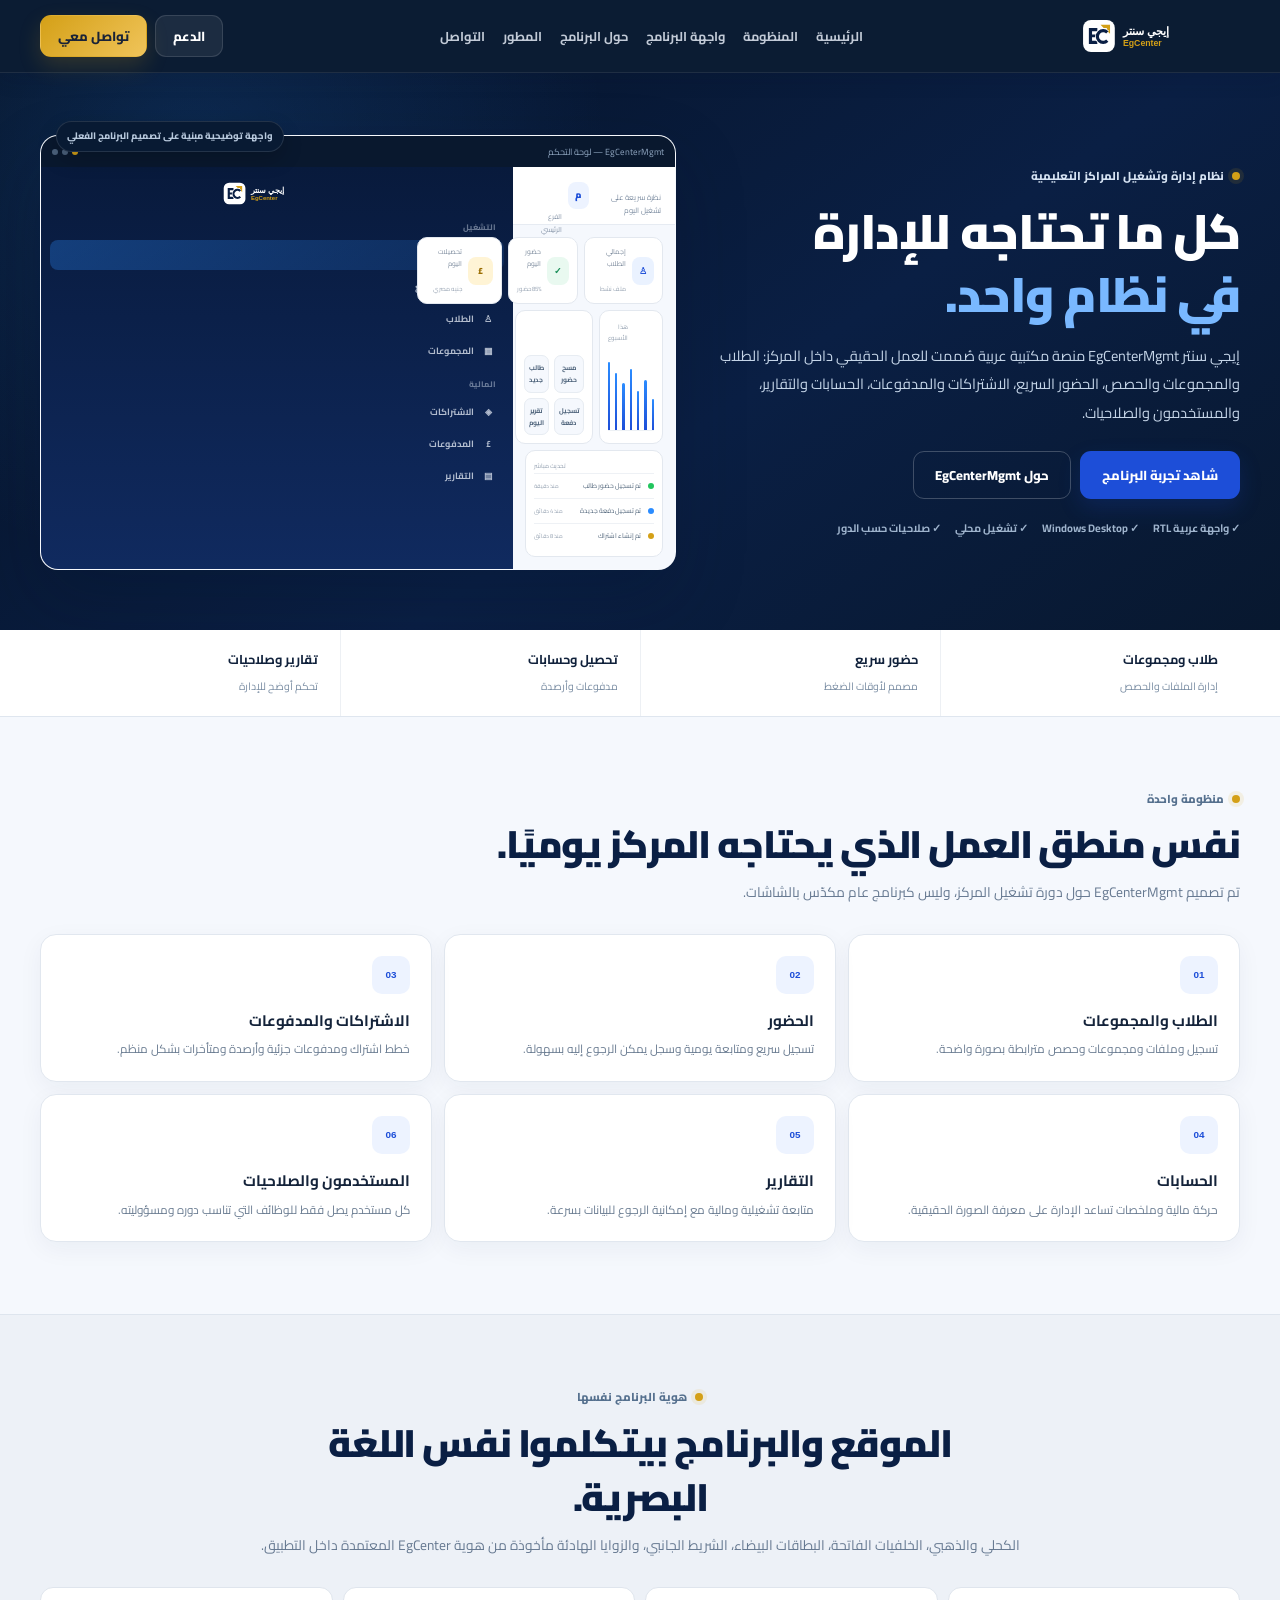
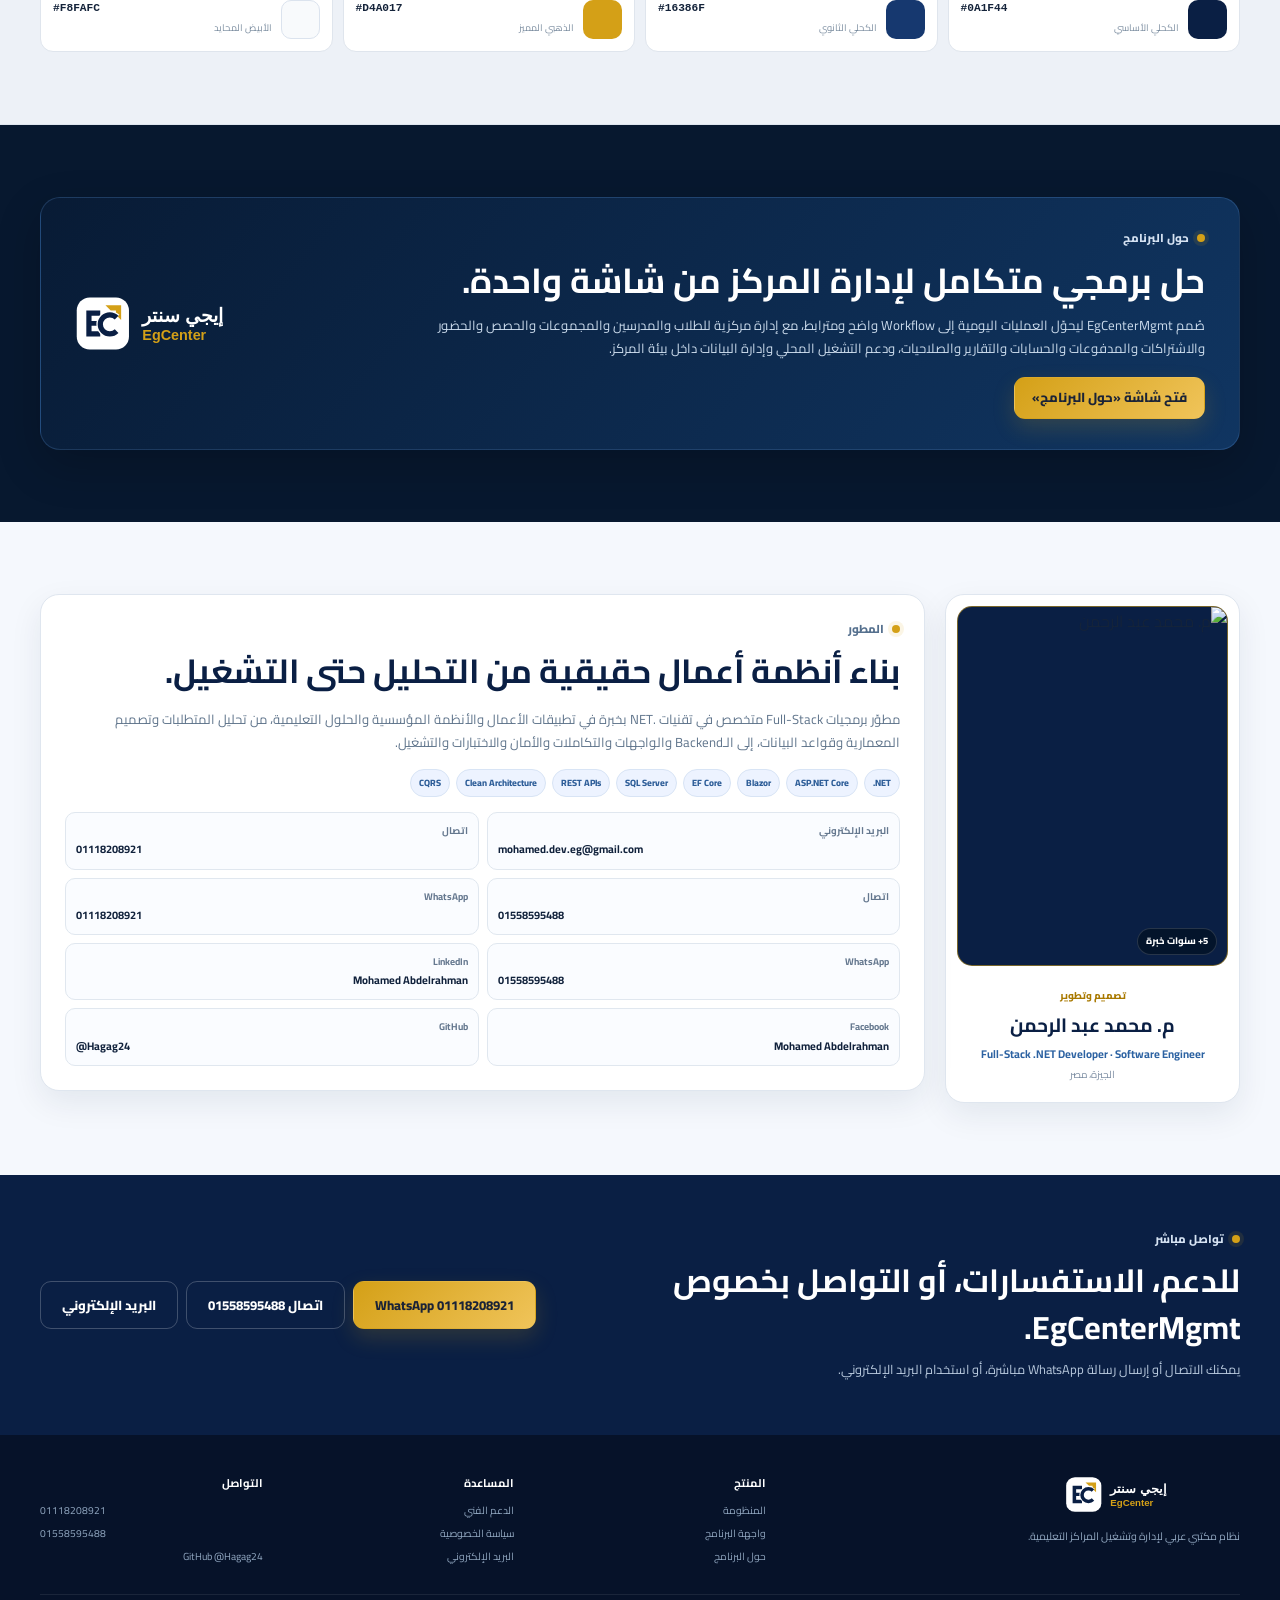
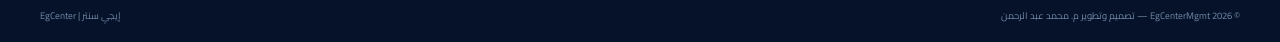
==== commit db9b43b8: "Refresh favicon and cache-bust website assets" ====
--- a/index.html
+++ b/index.html
@@ -9,11 +9,12 @@
   <meta property="og:title" content="إيجي سنتر | EgCenterMgmt">
   <meta property="og:description" content="كل ما تحتاجه لإدارة وتشغيل المركز في نظام واحد.">
   <meta property="og:type" content="website">
-  <link rel="icon" href="assets/logo.svg" type="image/svg+xml">
+  <link rel="icon" href="assets/logo.svg?v=20260819-4" type="image/svg+xml">
+  <link rel="shortcut icon" href="assets/logo.svg?v=20260819-4" type="image/svg+xml">
   <link rel="preconnect" href="https://fonts.googleapis.com">
   <link rel="preconnect" href="https://fonts.gstatic.com" crossorigin>
   <link href="https://fonts.googleapis.com/css2?family=Cairo:wght@400;500;600;700;800;900&display=swap" rel="stylesheet">
-  <link rel="stylesheet" href="styles.css">
+  <link rel="stylesheet" href="styles.css?v=20260819-4">
 </head>
 <body>
 <header class="topbar">
@@ -162,6 +163,6 @@
   </div>
   <div class="container footer-bottom"><span>© 2026 EgCenterMgmt — تصميم وتطوير م. محمد عبد الرحمن</span><span>إيجي سنتر | EgCenter</span></div>
 </footer>
-<script src="script.js"></script>
+<script src="script.js?v=20260819-4"></script>
 </body>
 </html>
--- a/styles.css
+++ b/styles.css
@@ -1,210 +1,146 @@
+/* EgCenter website — aligned with the desktop application's navy / blue / gold identity */
 :root{
-  --bg:#06131f;
-  --bg-deep:#04101a;
-  --bg-soft:#0a1b2a;
-  --panel:#0c2030;
-  --panel-2:#10283a;
-  --text:#f4f9fd;
-  --muted:#9fb3c3;
-  --muted-2:#7e98aa;
-  --line:rgba(255,255,255,.09);
-  --line-strong:rgba(255,255,255,.15);
-  --blue:#398cff;
-  --blue2:#1767ed;
-  --cyan:#25d2c2;
-  --green:#56d98b;
-  --lime:#a2db58;
-  --violet:#9c78ff;
-  --orange:#ff9f43;
-  --pink:#ff6fae;
-  --white:#fff;
-  --shadow:0 32px 90px rgba(0,0,0,.34);
-  --shadow-soft:0 18px 60px rgba(0,0,0,.22);
-  --radius:28px;
-  --radius-sm:18px;
-  --max:1220px;
+  --navy:#0A1F44;
+  --navy-2:#16386F;
+  --navy-3:#07182F;
+  --blue:#1D4ED8;
+  --blue-2:#2B8CFF;
+  --gold:#D4A017;
+  --gold-2:#F0C45A;
+  --bg:#F3F6FA;
+  --surface:#FFFFFF;
+  --text:#14233A;
+  --muted:#667991;
+  --line:#DFE6EF;
+  --shadow:0 12px 32px rgba(15,35,70,.08);
+  --shadow-lg:0 28px 70px rgba(4,18,43,.22);
+  --radius:18px;
+  --max:1200px;
 }
 
 *{box-sizing:border-box}
-html{scroll-behavior:smooth;scroll-padding-top:94px}
-body{
-  margin:0;
-  color:var(--text);
-  background:var(--bg);
-  font-family:"Cairo","Segoe UI",Tahoma,Arial,sans-serif;
-  line-height:1.85;
-  -webkit-font-smoothing:antialiased;
-  overflow-x:hidden;
-}
-body::before{
-  content:"";
-  position:fixed;
-  inset:0;
-  pointer-events:none;
-  background-image:linear-gradient(rgba(255,255,255,.018) 1px,transparent 1px),linear-gradient(90deg,rgba(255,255,255,.018) 1px,transparent 1px);
-  background-size:72px 72px;
-  mask-image:linear-gradient(to bottom,rgba(0,0,0,.7),transparent 75%);
-  z-index:-3;
-}
+html{scroll-behavior:smooth;scroll-padding-top:82px}
+body{margin:0;background:var(--bg);color:var(--text);font-family:"Cairo","Segoe UI",Tahoma,Arial,sans-serif;line-height:1.75;-webkit-font-smoothing:antialiased}
 a{color:inherit;text-decoration:none}
-button,input,textarea{font:inherit}
-img{max-width:100%;display:block}
-.container{width:min(var(--max),calc(100% - 48px));margin-inline:auto}
-.site-glow{position:fixed;pointer-events:none;border-radius:50%;filter:blur(120px);opacity:.18;z-index:-2}
-.glow-one{width:520px;height:520px;background:var(--blue);right:-220px;top:100px}
-.glow-two{width:520px;height:520px;background:var(--cyan);left:-260px;top:460px}
+img{display:block;max-width:100%}
+button{font:inherit}
+.container{width:min(var(--max),calc(100% - 40px));margin-inline:auto}
 
-/* Navigation */
-.topbar{
-  position:sticky;
-  top:0;
-  z-index:50;
-  background:rgba(4,16,26,.74);
-  border-bottom:1px solid var(--line);
-  backdrop-filter:blur(22px) saturate(145%);
-}
-.nav{min-height:82px;display:flex;align-items:center;justify-content:space-between;gap:26px}
-.brand{display:flex;align-items:center;gap:12px;min-width:max-content}
-.brand img{width:50px;height:50px;object-fit:contain;filter:drop-shadow(0 10px 22px rgba(30,117,255,.22))}
-.brand-copy{display:flex;flex-direction:column;line-height:1.15}
-.brand-copy strong{font-family:Inter,"Segoe UI",Arial,sans-serif;font-size:1.08rem;letter-spacing:-.03em}
-.brand-copy strong span{color:var(--green)}
-.brand-copy small{font-size:.68rem;color:var(--muted);margin-top:5px;font-weight:700}
-.navlinks{display:flex;align-items:center;gap:22px;color:#c7d4de;font-size:.86rem;font-weight:700}
-.navlinks a{position:relative;padding:12px 0;transition:.2s ease}
-.navlinks a::after{content:"";position:absolute;right:0;bottom:5px;width:0;height:2px;border-radius:999px;background:linear-gradient(90deg,var(--blue),var(--cyan));transition:.25s ease}
-.navlinks a:hover{color:#fff}.navlinks a:hover::after{width:100%}
-.nav-actions{display:flex;gap:10px;min-width:max-content}
-.menu-toggle{display:none;width:44px;height:44px;border-radius:12px;border:1px solid var(--line);background:rgba(255,255,255,.04);align-items:center;justify-content:center;flex-direction:column;gap:5px;cursor:pointer}
-.menu-toggle span{width:20px;height:2px;background:#fff;border-radius:999px}
+/* Header */
+.topbar{position:sticky;top:0;z-index:50;background:rgba(7,24,47,.98);border-bottom:1px solid rgba(255,255,255,.08);box-shadow:0 6px 20px rgba(4,18,43,.12)}
+.nav{min-height:72px;display:flex;align-items:center;justify-content:space-between;gap:22px}
+.brand{display:flex;align-items:center;min-width:160px}
+.brand-lockup{width:158px;height:auto}
+.navlinks{display:flex;align-items:center;gap:18px;color:#EAF1FB;font-size:.80rem;font-weight:700}
+.navlinks a{opacity:.82;transition:.18s}.navlinks a:hover{opacity:1;color:#fff}
+.nav-actions{display:flex;gap:8px;white-space:nowrap}
+.menu-toggle{display:none;width:42px;height:42px;border-radius:10px;border:1px solid rgba(255,255,255,.14);background:rgba(255,255,255,.06);align-items:center;justify-content:center;flex-direction:column;gap:5px;cursor:pointer}
+.menu-toggle span{width:19px;height:2px;border-radius:99px;background:#fff}
 
-.btn{
-  min-height:44px;
-  padding:0 20px;
-  border-radius:13px;
-  display:inline-flex;
-  align-items:center;
-  justify-content:center;
-  gap:9px;
-  border:1px solid var(--line);
-  font-weight:800;
-  font-size:.9rem;
-  transition:transform .22s ease,border-color .22s ease,background .22s ease,box-shadow .22s ease;
-}
-.btn:hover{transform:translateY(-2px)}
-.btn.primary{background:linear-gradient(135deg,var(--blue2),var(--blue) 52%,var(--cyan));border-color:transparent;color:#fff;box-shadow:0 14px 34px rgba(23,103,237,.25)}
-.btn.primary:hover{box-shadow:0 18px 44px rgba(23,103,237,.36)}
-.btn.ghost{background:rgba(255,255,255,.04)}
-.btn.ghost:hover{background:rgba(255,255,255,.075);border-color:var(--line-strong)}
-.btn-lg{min-height:52px;padding-inline:25px;border-radius:15px}
-.btn.white{background:#fff;color:#071625;border-color:#fff}
-.btn.glass{background:rgba(255,255,255,.10);border-color:rgba(255,255,255,.18)}
+/* Buttons */
+.btn{min-height:42px;padding:0 17px;border-radius:11px;display:inline-flex;align-items:center;justify-content:center;gap:7px;border:1px solid transparent;font-size:.82rem;font-weight:800;transition:.18s ease}
+.btn:hover{transform:translateY(-1px)}
+.btn-primary{background:var(--blue);color:#fff;box-shadow:0 9px 22px rgba(29,78,216,.18)}
+.btn-primary:hover{background:#183fae}
+.btn-gold{background:linear-gradient(135deg,var(--gold),var(--gold-2));color:#1a2337;box-shadow:0 9px 22px rgba(212,160,23,.18)}
+.btn-soft-dark{background:rgba(255,255,255,.07);border-color:rgba(255,255,255,.12);color:#fff}
+.btn-outline-light{background:transparent;border-color:rgba(255,255,255,.22);color:#fff}
+.btn-lg{min-height:48px;padding-inline:21px}
 
 /* Hero */
-.hero{padding:96px 0 74px;position:relative;overflow:hidden}
-.hero::before{content:"";position:absolute;inset:0;background:radial-gradient(circle at 78% 26%,rgba(39,132,255,.13),transparent 31rem),radial-gradient(circle at 22% 60%,rgba(37,210,194,.08),transparent 29rem);pointer-events:none}
-.hero-grid{display:grid;grid-template-columns:1.02fr .98fr;gap:64px;align-items:center;position:relative}
-.hero-copy{position:relative;z-index:2}
-.eyebrow{display:flex;align-items:center;gap:10px;color:#b7cadd;font-size:.78rem;font-weight:900;letter-spacing:.015em}
-.eyebrow>span{width:34px;height:2px;background:linear-gradient(90deg,var(--blue),var(--cyan));border-radius:999px;box-shadow:0 0 18px rgba(37,210,194,.4)}
-.eyebrow.light{color:#e5f4ff}.eyebrow.light>span{background:#fff;box-shadow:none}
-h1,h2,h3,h4,p{margin-top:0}
-h1,h2,h3{line-height:1.32}
-h1{font-size:clamp(3.2rem,6.7vw,5.75rem);letter-spacing:-.055em;margin:22px 0 24px;font-weight:900}
-.gradient-text{background:linear-gradient(90deg,#d7ebff 2%,#72b7ff 30%,#45e3ce 68%,#b7e86a);-webkit-background-clip:text;background-clip:text;color:transparent}
-.lead{font-size:1.08rem;color:var(--muted);max-width:680px;margin-bottom:32px}
-.hero-actions{display:flex;flex-wrap:wrap;gap:12px}
-.trustline{display:flex;flex-wrap:wrap;gap:12px 18px;margin-top:30px;color:#aec0cf;font-size:.8rem;font-weight:700}
-.trustline span{display:flex;align-items:center;gap:8px}
-.dot{width:7px;height:7px;border-radius:50%;background:var(--green);box-shadow:0 0 0 5px rgba(86,217,139,.09)}
-.hero-visual-wrap{position:relative;perspective:1200px}
-.hero-visual-wrap::before{content:"";position:absolute;inset:8% -6% -8% 7%;background:linear-gradient(135deg,rgba(23,103,237,.22),rgba(37,210,194,.14));filter:blur(65px);z-index:-1}
-.hero-visual{width:100%;border-radius:30px;border:1px solid rgba(255,255,255,.12);box-shadow:var(--shadow);transform:rotateY(-3deg) rotateX(1deg);background:#07131f}
-.visual-chip{position:absolute;z-index:4;padding:10px 14px;border-radius:12px;background:rgba(9,25,39,.92);border:1px solid rgba(255,255,255,.11);box-shadow:0 18px 42px rgba(0,0,0,.24);font-size:.72rem;font-weight:800;color:#dbe9f4;backdrop-filter:blur(12px)}
-.chip-top{top:-18px;left:22px}.chip-bottom{bottom:-15px;right:18px;display:flex;align-items:center;gap:8px}
-.pulse{width:8px;height:8px;border-radius:50%;background:var(--green);box-shadow:0 0 0 6px rgba(86,217,139,.09)}
+.hero{position:relative;overflow:hidden;padding:62px 0 60px;background:radial-gradient(circle at 15% 15%,rgba(43,140,255,.17),transparent 26rem),linear-gradient(145deg,#061327 0%,#0A1F44 58%,#08182F 100%);color:#fff}
+.hero-grid{display:grid;grid-template-columns:.90fr 1.10fr;gap:44px;align-items:center}
+.kicker{display:flex;align-items:center;gap:8px;color:#D6E3F3;font-size:.72rem;font-weight:800}
+.kicker.dark{color:#55708E}
+.gold-dot{width:8px;height:8px;border-radius:50%;background:var(--gold);box-shadow:0 0 0 4px rgba(212,160,23,.11)}
+.hero h1{margin:13px 0 16px;font-size:clamp(2.15rem,3.8vw,3.35rem);line-height:1.30;letter-spacing:-.03em;font-weight:900}
+.hero h1 span{color:#79B8FF}
+.lead{max-width:610px;margin:0 0 24px;color:#C5D5E8;font-size:.91rem;line-height:1.95}
+.hero-actions{display:flex;flex-wrap:wrap;gap:9px}
+.trust-row{display:flex;flex-wrap:wrap;gap:8px 14px;margin-top:20px;color:#9FB4CD;font-size:.68rem;font-weight:700}
+.hero-preview-wrap{position:relative}
+.preview-label{position:absolute;left:16px;top:-14px;z-index:3;padding:6px 10px;border-radius:999px;background:#081A33;border:1px solid rgba(255,255,255,.11);color:#B8C9DD;font-size:.59rem;font-weight:800;box-shadow:0 8px 20px rgba(0,0,0,.18)}
 
-/* Quick strip */
-.quick-strip{border-block:1px solid var(--line);background:rgba(255,255,255,.018)}
+/* App-like preview */
+.app-window{overflow:hidden;border:1px solid rgba(255,255,255,.14);border-radius:18px;background:#F5F8FD;box-shadow:var(--shadow-lg)}
+.window-caption{height:31px;padding:0 11px;display:flex;align-items:center;justify-content:space-between;background:#09182E;color:#8FA5BF;font-size:.56rem}
+.window-dots{display:flex;gap:4px}.window-dots i{width:6px;height:6px;border-radius:50%;background:#4B617C}.window-dots i:first-child{background:var(--gold)}
+.app-shell-demo{min-height:390px;display:grid;grid-template-columns:1fr 162px;direction:ltr}
+.app-sidebar-demo{direction:rtl;padding:13px 9px;background:linear-gradient(180deg,#081A3C,#102A5F);color:#fff}
+.app-sidebar-demo>img{width:108px;margin:0 auto 14px}
+.side-section{margin:12px 8px 5px;color:rgba(232,240,252,.42);font-size:.50rem;font-weight:800}
+.side-item{display:flex;align-items:center;gap:7px;margin:2px 0;padding:7px 8px;border-radius:8px;color:rgba(238,244,252,.73);font-size:.57rem;font-weight:700}
+.side-item b{width:15px;text-align:center}.side-item.active{background:linear-gradient(135deg,rgba(43,140,255,.30),rgba(43,140,255,.13));color:#fff}
+.app-content-demo{direction:rtl;background:#F5F8FD}
+.app-topbar-demo{height:58px;padding:0 14px;display:flex;align-items:center;justify-content:space-between;background:#fff;border-bottom:1px solid #E6EBF2}
+.app-topbar-demo strong,.app-topbar-demo small{display:block}.app-topbar-demo strong{font-size:.64rem}.app-topbar-demo small{font-size:.47rem;color:#7D8DA1}
+.user-pill{display:flex;align-items:center;gap:6px}.user-pill>span{width:27px;height:27px;border-radius:8px;display:grid;place-items:center;background:#EDF3FF;color:var(--blue);font-size:.59rem;font-weight:900}.user-pill b{font-size:.54rem}.user-pill small{font-size:.43rem;color:#8795A8}
+.demo-body{padding:12px}
+.stats-grid{display:grid;grid-template-columns:repeat(3,1fr);gap:6px}
+.stat{display:flex;align-items:center;gap:6px;padding:8px;background:#fff;border:1px solid #E3E8EF;border-radius:10px}
+.stat-icon{width:28px;height:28px;border-radius:8px;display:grid;place-items:center;font-size:.57rem;font-weight:900}.stat-icon.blue{background:#EAF2FF;color:var(--blue)}.stat-icon.green{background:#E9F9F0;color:#188E57}.stat-icon.gold{background:#FFF4D5;color:#9A6D00}
+.stat small,.stat strong,.stat em{display:block}.stat small{font-size:.43rem;color:#7E8C9E}.stat strong{font-size:.72rem;line-height:1.25}.stat em{font-style:normal;font-size:.39rem;color:#9AA6B5}
+.demo-grid{display:grid;grid-template-columns:1.18fr .82fr;gap:6px;margin-top:6px}
+.demo-panel,.recent-panel{padding:8px;background:#fff;border:1px solid #E3E8EF;border-radius:10px}
+.panel-title{display:flex;align-items:center;justify-content:space-between;font-size:.50rem}.panel-title span{font-size:.39rem;color:#929FAF}
+.bars{height:76px;margin-top:8px;display:flex;align-items:end;gap:5px;border-bottom:1px solid #EDF1F5}.bars i{flex:1;border-radius:4px 4px 1px 1px;background:linear-gradient(180deg,var(--blue-2),var(--blue))}
+.quick-actions{display:grid;grid-template-columns:1fr 1fr;gap:5px;margin-top:8px}.quick-actions span{padding:6px 4px;border-radius:7px;background:#F5F8FD;border:1px solid #E7ECF2;color:#52677E;font-size:.42rem;text-align:center;font-weight:700}
+.recent-panel{margin-top:6px}.activity-row{display:grid;grid-template-columns:7px 1fr auto;gap:6px;align-items:center;padding:6px 0;border-top:1px solid #EEF1F5;color:#53677C;font-size:.42rem}.activity-row i{width:6px;height:6px;border-radius:50%}.a-green{background:#22C55E}.a-blue{background:#2B8CFF}.a-gold{background:#D4A017}.activity-row small{font-size:.36rem;color:#99A5B4}
+
+/* Feature strip */
+.quick-strip{background:#fff;border-bottom:1px solid var(--line)}
 .quick-grid{display:grid;grid-template-columns:repeat(4,1fr)}
-.quick-grid>div{padding:24px 26px;border-left:1px solid var(--line)}
-.quick-grid>div:last-child{border-left:0}
-.quick-grid strong{display:block;color:#fff;font-size:1rem;margin-bottom:3px}.quick-grid span{color:var(--muted);font-size:.78rem}
+.quick-grid>div{padding:18px 22px;border-left:1px solid #EDF0F4}.quick-grid>div:last-child{border-left:0}
+.quick-grid strong{display:block;color:#10213B;font-size:.80rem}.quick-grid span{color:#7A8DA3;font-size:.66rem}
 
-/* Shared sections */
-.section{padding:104px 0;position:relative}
-.section-head{margin-bottom:48px}.center-head{text-align:center;max-width:850px;margin-inline:auto;margin-bottom:52px}.center-head .eyebrow{justify-content:center}
-.section-head h2{font-size:clamp(2.35rem,4.5vw,4.2rem);font-weight:900;letter-spacing:-.045em;margin:14px 0 16px}.section-head h2 span{color:#83bfff}
-.section-head p{color:var(--muted);font-size:1rem;max-width:690px;margin-inline:auto}
-.side-head{display:grid;grid-template-columns:1.2fr .8fr;gap:50px;align-items:end}.side-head p{margin:0;max-width:510px}.side-head h2{margin-bottom:0}
+/* Sections */
+.section{padding:72px 0}.light-section{background:#F5F8FD}.preview-section{background:#EDF1F7;border-block:1px solid #DEE5EE}
+.section-head{max-width:760px;margin-bottom:30px}.section-head.centered{text-align:center;margin-inline:auto}.section-head.centered .kicker{justify-content:center}
+.section-head h2{margin:8px 0;font-size:clamp(1.75rem,3vw,2.65rem);line-height:1.42;color:var(--navy);font-weight:900;letter-spacing:-.03em}.section-head p{margin:0;color:var(--muted);font-size:.86rem}
+.feature-grid{display:grid;grid-template-columns:repeat(3,1fr);gap:12px}
+.feature-card{padding:21px;background:#fff;border:1px solid #E1E7EF;border-radius:16px;box-shadow:0 7px 24px rgba(15,35,70,.05)}
+.feature-icon{width:38px;height:38px;margin-bottom:14px;border-radius:10px;display:grid;place-items:center;background:#EDF3FF;color:var(--blue);font:900 .62rem/1 Arial}
+.feature-card h3{margin:0 0 5px;font-size:.95rem}.feature-card p{margin:0;color:#6B7D92;font-size:.74rem}
+.design-tokens{display:grid;grid-template-columns:repeat(4,1fr);gap:10px}.design-tokens>div{display:grid;grid-template-columns:39px 1fr;grid-template-rows:auto auto;column-gap:9px;align-items:center;padding:12px;background:#fff;border:1px solid #DFE5ED;border-radius:13px}.design-tokens>div>span{grid-row:1/3;width:39px;height:39px;border-radius:10px}.design-tokens b{font:800 .70rem/1.2 Consolas,monospace;direction:ltr}.design-tokens small{font-size:.59rem;color:#7A8C9F}
 
-/* Feature cards */
-.feature-grid{display:grid;grid-template-columns:repeat(4,1fr);gap:16px}
-.feature-card{position:relative;min-height:264px;padding:26px;border:1px solid var(--line);border-radius:23px;background:linear-gradient(155deg,rgba(255,255,255,.055),rgba(255,255,255,.022));box-shadow:0 14px 38px rgba(0,0,0,.12);overflow:hidden;transition:transform .25s ease,border-color .25s ease,background .25s ease}
-.feature-card::before{content:"";position:absolute;inset:auto -70px -100px auto;width:170px;height:170px;border-radius:50%;background:var(--card-glow,rgba(57,140,255,.13));filter:blur(10px)}
-.feature-card:hover{transform:translateY(-5px);border-color:rgba(255,255,255,.16);background:linear-gradient(155deg,rgba(255,255,255,.07),rgba(255,255,255,.028))}
-.feature-icon{width:48px;height:48px;border-radius:14px;display:grid;place-items:center;font-family:Inter,Arial,sans-serif;font-size:.72rem;font-weight:900;letter-spacing:.05em;margin-bottom:32px;border:1px solid rgba(255,255,255,.10)}
-.icon-blue{background:rgba(57,140,255,.14);color:#7fb6ff}.icon-green{background:rgba(86,217,139,.12);color:#76e2a2}.icon-violet{background:rgba(156,120,255,.14);color:#b49cff}.icon-orange{background:rgba(255,159,67,.14);color:#ffb46f}.icon-cyan{background:rgba(37,210,194,.13);color:#54e1d4}.icon-pink{background:rgba(255,111,174,.13);color:#ff94c3}.icon-lime{background:rgba(162,219,88,.13);color:#b9e77e}.icon-sky{background:rgba(111,201,255,.13);color:#8ad2ff}
-.card-kicker{font-size:.66rem;font-weight:900;color:var(--muted-2);display:block;margin-bottom:7px}.feature-card h3{font-size:1.15rem;margin-bottom:10px}.feature-card p{color:var(--muted);font-size:.84rem;margin-bottom:0;position:relative;z-index:2}
-.featured-card{background:linear-gradient(150deg,rgba(23,103,237,.15),rgba(255,255,255,.028));border-color:rgba(57,140,255,.20)}
+/* About product */
+.about-product-section{background:var(--navy-3)}
+.about-product-card{display:grid;grid-template-columns:1fr 280px;align-items:center;gap:40px;padding:30px 34px;border-radius:20px;border:1px solid rgba(110,172,238,.20);background:linear-gradient(130deg,#081B35,#103561);color:#fff;box-shadow:0 16px 45px rgba(0,0,0,.20)}
+.about-product-card h2{margin:8px 0;font-size:clamp(1.65rem,2.7vw,2.35rem);line-height:1.45}.about-product-card p{margin:0 0 17px;color:#CBDBEC;font-size:.82rem}.about-product-card>img{width:100%;max-width:260px;justify-self:end}
 
-/* Workflow */
-.workflow-section{background:linear-gradient(180deg,rgba(3,13,22,.78),rgba(8,26,40,.70));border-block:1px solid var(--line)}
-.workflow-layout{display:grid;grid-template-columns:.75fr 1.25fr;gap:80px;align-items:start}
-.workflow-copy{position:sticky;top:130px}.workflow-copy h2{font-size:clamp(2.45rem,4.5vw,4rem);font-weight:900;letter-spacing:-.04em;margin:16px 0}.workflow-copy p{color:var(--muted);max-width:470px}.text-link{display:inline-flex;gap:9px;align-items:center;color:#75b6ff;font-weight:800;margin-top:15px}.text-link span{transition:.2s}.text-link:hover span{transform:translateX(-4px)}
-.steps{display:grid;gap:14px}.step{display:grid;grid-template-columns:68px 1fr;gap:22px;padding:26px;border-radius:23px;border:1px solid var(--line);background:rgba(255,255,255,.035);transition:.25s ease}.step:hover{background:rgba(255,255,255,.055);border-color:rgba(255,255,255,.15);transform:translateX(-4px)}
-.step-no{width:56px;height:56px;border-radius:16px;display:grid;place-items:center;background:linear-gradient(145deg,rgba(57,140,255,.16),rgba(37,210,194,.11));color:#8fc5ff;font:900 .76rem Inter,Arial,sans-serif;border:1px solid rgba(98,175,255,.13)}
-.step h3{font-size:1.13rem;margin:3px 0 8px}.step p{margin:0;color:var(--muted);font-size:.86rem}
-
-/* Why */
-.why-grid{display:grid;grid-template-columns:repeat(3,1fr);gap:16px}.why-card{min-height:235px;border:1px solid var(--line);border-radius:24px;background:rgba(255,255,255,.03);padding:27px;position:relative;overflow:hidden}.why-card h3{font-size:1.12rem;margin:18px 0 9px}.why-card p{color:var(--muted);font-size:.84rem;margin:0}.why-main{grid-row:span 2;min-height:486px;background:linear-gradient(160deg,#0e2740,#071723);display:flex;flex-direction:column;justify-content:flex-end}.why-main::before{content:"";position:absolute;width:300px;height:300px;border-radius:50%;background:radial-gradient(circle,rgba(57,140,255,.35),transparent 67%);top:-80px;left:-50px}.why-main::after{content:"";position:absolute;inset:28px 28px auto auto;width:118px;height:118px;border-radius:26px;border:1px solid rgba(255,255,255,.11);background:linear-gradient(135deg,rgba(57,140,255,.2),rgba(37,210,194,.11));box-shadow:inset 0 0 0 12px rgba(255,255,255,.018)}
-.why-badge{position:absolute;top:32px;right:30px;font:800 .64rem Inter,Arial,sans-serif;letter-spacing:.13em;color:#85bfff}.why-main h3{font-size:1.55rem;position:relative;z-index:2}.why-main p{font-size:.9rem;position:relative;z-index:2}.data-lines{display:grid;gap:8px;margin-top:24px;position:relative;z-index:2}.data-lines span{height:8px;border-radius:999px;background:rgba(255,255,255,.06);overflow:hidden}.data-lines span::after{content:"";display:block;height:100%;border-radius:inherit;background:linear-gradient(90deg,var(--blue),var(--cyan));opacity:.58}.data-lines span:nth-child(1)::after{width:84%}.data-lines span:nth-child(2)::after{width:68%}.data-lines span:nth-child(3)::after{width:92%}.data-lines span:nth-child(4)::after{width:55%}.mini-symbol{width:44px;height:44px;border-radius:14px;background:rgba(57,140,255,.11);border:1px solid rgba(57,140,255,.12);display:grid;place-items:center;color:#89bfff;font-size:1.15rem}
-
-/* Identity */
-.identity-section{padding-top:32px}.identity-card{display:grid;grid-template-columns:1fr 1fr;gap:70px;align-items:center;padding:42px;border:1px solid rgba(95,174,255,.18);border-radius:30px;background:linear-gradient(145deg,rgba(20,65,100,.5),rgba(10,27,41,.78));box-shadow:var(--shadow-soft);position:relative;overflow:hidden}.identity-card::after{content:"";position:absolute;width:320px;height:320px;border-radius:50%;background:rgba(37,210,194,.09);filter:blur(30px);left:-120px;bottom:-180px}.identity-brand{display:flex;align-items:center;gap:24px}.identity-brand img{width:102px;height:102px;filter:drop-shadow(0 18px 32px rgba(0,0,0,.25))}.identity-label{font-size:.68rem;font-weight:900;color:#8fb3cb}.identity-brand h2{font-family:Inter,"Segoe UI",Arial,sans-serif;font-size:2.25rem;letter-spacing:-.04em;margin:4px 0}.identity-brand h2 span{color:var(--green)}.identity-brand p{margin:0;color:var(--muted);font-size:.86rem}.identity-details{display:grid;gap:0;position:relative;z-index:2}.identity-row{display:flex;align-items:center;justify-content:space-between;gap:20px;padding:14px 0;border-bottom:1px solid var(--line);font-size:.84rem}.identity-row:last-child{border-bottom:0}.identity-row span{color:var(--muted)}.identity-row a,.identity-row strong{color:#fff;font-weight:800}.identity-row a:hover{color:#7fc5ff}
+/* Developer */
+.developer-section{background:#F5F8FD}.developer-layout{display:grid;grid-template-columns:295px 1fr;gap:20px;align-items:start}
+.developer-photo-card,.developer-info{background:#fff;border:1px solid #DFE6EF;border-radius:19px;box-shadow:var(--shadow)}
+.developer-photo-card{padding:11px;overflow:hidden}.photo-frame{position:relative;overflow:hidden;aspect-ratio:220/292;border-radius:15px;background:var(--navy);border:1px solid rgba(212,160,23,.55)}.photo-frame img{width:100%;height:100%;object-fit:cover}.photo-frame>span{position:absolute;right:10px;bottom:10px;padding:4px 8px;border-radius:999px;background:rgba(3,19,39,.84);border:1px solid rgba(255,255,255,.14);color:#fff;font-size:.59rem;font-weight:800}
+.developer-name{text-align:center;padding:13px 7px 8px}.developer-name>small{color:#A97900;font-size:.62rem;font-weight:800}.developer-name h2{margin:2px 0;font-size:1.20rem;color:var(--navy)}.developer-name p{margin:0;color:#2C62A2;font-size:.70rem;font-weight:700}.developer-name>span{display:block;margin-top:2px;color:#7C8DA2;font-size:.63rem}
+.developer-info{padding:24px}.developer-info h2{margin:8px 0;font-size:clamp(1.55rem,2.6vw,2.25rem);line-height:1.45;color:var(--navy)}.developer-info>p{font-size:.82rem;color:#60758C}
+.tech-chips{display:flex;flex-wrap:wrap;gap:6px;margin:15px 0}.tech-chips span{padding:5px 8px;border-radius:999px;background:#EDF3FF;border:1px solid #D8E4F5;color:#2D5D98;font-size:.57rem;font-weight:800;direction:ltr}
+.contact-grid{display:grid;grid-template-columns:repeat(2,1fr);gap:8px}.contact-grid a{display:grid;gap:1px;padding:9px 10px;background:#FAFCFF;border:1px solid #E0E7EF;border-radius:10px}.contact-grid a:hover{border-color:#BFD0E8}.contact-grid a.wa:hover{background:#F2FFF7;border-color:#92D4AF}.contact-grid b{font-size:.61rem;color:#64778E}.contact-grid span{font-size:.69rem;color:#10213B;font-weight:700;overflow-wrap:anywhere}
 
 /* Contact */
-.contact-section{padding:78px 0 104px}.contact-card{display:flex;align-items:center;justify-content:space-between;gap:50px;padding:48px 52px;border-radius:30px;background:linear-gradient(125deg,#145fdd,#217fc8 55%,#1cae9f);box-shadow:0 28px 80px rgba(17,87,183,.28);position:relative;overflow:hidden}.contact-card::before{content:"";position:absolute;width:280px;height:280px;border:1px solid rgba(255,255,255,.15);border-radius:50%;left:-90px;top:-150px;box-shadow:0 0 0 55px rgba(255,255,255,.03),0 0 0 110px rgba(255,255,255,.02)}.contact-card>div{position:relative;z-index:2}.contact-card h2{font-size:clamp(2rem,4vw,3.1rem);font-weight:900;letter-spacing:-.04em;margin:12px 0 10px}.contact-card p{color:#dceeff;max-width:650px;margin:0}.contact-actions{display:flex;gap:10px;flex-wrap:wrap;justify-content:flex-end;min-width:max-content}
+.contact-section{padding:54px 0;background:var(--navy)}.contact-box{display:grid;grid-template-columns:1fr auto;gap:32px;align-items:center;color:#fff}.contact-box h2{margin:8px 0;font-size:clamp(1.55rem,2.5vw,2.20rem);line-height:1.45}.contact-box p{margin:0;color:#B8C9DD;font-size:.80rem}.contact-buttons{display:flex;flex-wrap:wrap;justify-content:flex-end;gap:8px;max-width:520px}
 
 /* Footer */
-.footer{border-top:1px solid var(--line);background:#04101a;padding:58px 0 24px}.footer-grid{display:grid;grid-template-columns:1.55fr .65fr .65fr .65fr;gap:46px}.footer-brand p{color:var(--muted);font-size:.82rem;max-width:390px;margin-top:18px}.footer h4{font-size:.85rem;margin:4px 0 15px}.footer a,.footer span{display:block;color:#8fa7b9;font-size:.78rem;margin:9px 0}.footer a:hover{color:#fff}.footer-bottom{display:flex;align-items:center;justify-content:space-between;gap:24px;border-top:1px solid var(--line);margin-top:42px;padding-top:20px}.footer-bottom span{font-size:.72rem;color:#7891a3;margin:0}
+.footer{padding:38px 0 18px;background:#061229;color:#fff}.footer-grid{display:grid;grid-template-columns:1.4fr .7fr .7fr .7fr;gap:28px}.footer-brand img{width:175px}.footer-brand p{margin-top:11px;max-width:300px;color:#91A7C0;font-size:.67rem}.footer h4{margin:0 0 10px;font-size:.70rem}.footer a{display:block;margin:5px 0;color:#91A7C0;font-size:.64rem}.footer a:hover{color:#fff}.footer-bottom{display:flex;justify-content:space-between;gap:18px;margin-top:23px;padding-top:13px;border-top:1px solid rgba(255,255,255,.08);color:#7189A7;font-size:.59rem}
 
-/* Legal & support pages */
-.page-hero{padding:82px 0 46px}.page-hero-inner{max-width:870px}.page-hero h1{font-size:clamp(2.8rem,6vw,5rem);font-weight:900;letter-spacing:-.05em;margin:18px 0}.page-hero p{color:var(--muted);font-size:1.02rem;max-width:760px}.page-meta{display:flex;gap:10px;flex-wrap:wrap;margin-top:24px}.meta-pill{padding:8px 12px;border:1px solid var(--line);border-radius:999px;background:rgba(255,255,255,.035);color:#a9bdcc;font-size:.72rem;font-weight:800}
-.legal{padding:10px 0 96px}.legal-wrap{max-width:930px}.legal-card{border:1px solid var(--line);border-radius:28px;background:rgba(255,255,255,.025);padding:42px}.legal h2{font-size:1.35rem;margin:42px 0 12px;font-weight:900}.legal h2:first-of-type{margin-top:18px}.legal p,.legal li{color:#aebfcd;font-size:.91rem}.legal ul{padding-right:24px}.legal li{margin-bottom:8px}.callout{padding:20px 22px;border-radius:18px;background:linear-gradient(135deg,rgba(57,140,255,.10),rgba(37,210,194,.06));border:1px solid rgba(75,161,255,.17);color:#cee9fb;margin:22px 0}.callout strong{color:#fff}.inline-link{color:#76b8ff;font-weight:800}.inline-link:hover{color:#a1d0ff}
-.support-grid{display:grid;grid-template-columns:1fr 1fr;gap:16px;margin:24px 0 38px}.support-card{padding:25px;border-radius:21px;background:rgba(255,255,255,.035);border:1px solid var(--line)}.support-card .feature-icon{margin-bottom:20px}.support-card h3{font-size:1.05rem;margin-bottom:8px}.support-card p{margin:0;color:var(--muted);font-size:.84rem}.support-contact{display:grid;grid-template-columns:1fr auto;gap:30px;align-items:center;padding:28px;border-radius:22px;background:linear-gradient(130deg,rgba(23,103,237,.16),rgba(37,210,194,.08));border:1px solid rgba(75,161,255,.17)}.support-contact h3{margin-bottom:6px}.support-contact p{margin:0}.back-actions{display:flex;gap:10px;flex-wrap:wrap;margin-top:34px}
+/* Legal / support */
+.page-hero{padding:50px 0 36px;background:linear-gradient(145deg,#061428,#0A1F44 58%,#07172D);color:#fff}.page-hero-inner{max-width:820px}.eyebrow{display:flex;align-items:center;gap:7px;color:#D9E5F4;font-size:.66rem;font-weight:800}.eyebrow>span{width:24px;height:2px;background:var(--gold)}.page-hero h1{margin:8px 0;font-size:clamp(2rem,3.5vw,3rem);line-height:1.35}.page-hero p{margin:0;color:#BDCCE0;font-size:.83rem}.page-meta{display:flex;flex-wrap:wrap;gap:6px;margin-top:14px}.meta-pill{padding:5px 9px;border:1px solid rgba(255,255,255,.13);border-radius:999px;background:rgba(255,255,255,.04);color:#D6E4F3;font-size:.57rem}
+.legal{padding:40px 0 64px}.legal-wrap{max-width:900px}.legal-card{padding:28px;background:#fff;border:1px solid #DFE6EE;border-radius:18px;box-shadow:var(--shadow)}.legal h2{margin:26px 0 7px;font-size:1.02rem;color:var(--navy)}.legal h2:first-of-type{margin-top:15px}.legal p,.legal li{color:#61758C;font-size:.77rem}.legal ul{padding-right:20px}.callout{padding:14px 16px;border:1px solid #D9E4F2;border-radius:12px;background:#F5F8FD;color:#486078;font-size:.75rem}.inline-link{color:var(--blue);font-weight:800}.support-grid{display:grid;grid-template-columns:1fr 1fr;gap:10px}.support-card{padding:16px;background:#FAFCFF;border:1px solid #E1E7EF;border-radius:13px}.support-card h3{margin:7px 0 4px;font-size:.86rem}.support-card p{margin:0;color:#6B7E94;font-size:.70rem}.support-contact{display:grid;grid-template-columns:1fr auto;gap:16px;align-items:center;padding:16px;background:#F5F8FD;border:1px solid #DCE6F2;border-radius:13px}.back-actions{display:flex;flex-wrap:wrap;gap:8px;margin-top:22px}
+
+/* About page */
+.about-screen{min-height:100vh;background:#07182F;color:#EEF6FF}.about-screen .topbar{position:static}.about-screen-body{padding:24px 0 46px}.about-screen-hero{display:flex;align-items:center;justify-content:space-between;gap:24px;padding:25px;border:1px solid rgba(110,172,238,.22);border-radius:20px;background:linear-gradient(125deg,#071E3C,#0D315C);box-shadow:0 16px 45px rgba(0,0,0,.20)}.about-screen-hero img{width:210px}.about-screen-hero h1{margin:5px 0;font-size:clamp(1.7rem,2.8vw,2.3rem)}.about-screen-hero p{margin:0;max-width:780px;color:#CBDAEB;font-size:.79rem}.about-grid-page{display:grid;grid-template-columns:295px 1fr;gap:14px;margin-top:14px}.about-panel-dark{padding:19px;border:1px solid rgba(110,172,238,.20);border-radius:17px;background:linear-gradient(160deg,#0B2648,#071B35)}.about-panel-dark h2{margin:5px 0 7px;font-size:1.08rem}.about-panel-dark p{color:#C9D9EA;font-size:.76rem}.about-panel-dark .contact-grid a{background:rgba(4,24,48,.72);border-color:rgba(98,163,233,.14)}.about-panel-dark .contact-grid b{color:#91AAC6}.about-panel-dark .contact-grid span{color:#ECF4FF}.about-screen .developer-photo-card{background:linear-gradient(160deg,#0B2648,#071B35);border-color:rgba(110,172,238,.20)}.about-screen .developer-name h2{color:#fff}.about-screen .developer-name p{color:#79B8FF}.about-screen .developer-name>span{color:#97AEC8}
 
 /* 404 */
-.not-found{min-height:70vh;display:grid;place-items:center;padding:80px 0;text-align:center}.not-found-card{max-width:680px}.error-code{font:900 clamp(5rem,16vw,10rem)/1 Inter,Arial,sans-serif;letter-spacing:-.08em;background:linear-gradient(90deg,var(--blue),var(--cyan));-webkit-background-clip:text;background-clip:text;color:transparent}.not-found h1{font-size:clamp(2rem,5vw,3.5rem);margin:10px 0}.not-found p{color:var(--muted);max-width:540px;margin:0 auto 28px}
+.not-found{min-height:100vh;display:grid;place-items:center;text-align:center;background:#F5F8FD}.not-found-card{max-width:560px}.error-code{font-size:5rem;font-weight:900;color:var(--navy)}.not-found h1{color:var(--navy)}.not-found p{color:var(--muted)}
 
-@media (max-width:1100px){
-  .navlinks{gap:14px;font-size:.8rem}.nav-actions .ghost{display:none}
-  .hero-grid{gap:38px}.feature-grid{grid-template-columns:repeat(2,1fr)}
-  .why-grid{grid-template-columns:repeat(2,1fr)}.why-main{grid-row:span 2}
-  .footer-grid{grid-template-columns:1.3fr repeat(3,.6fr);gap:28px}
+@media(max-width:1050px){
+  .navlinks{gap:12px;font-size:.74rem}.hero-grid{gap:30px}.app-shell-demo{grid-template-columns:1fr 145px}.feature-grid{grid-template-columns:repeat(2,1fr)}.developer-layout,.about-grid-page{grid-template-columns:270px 1fr}.footer-grid{grid-template-columns:1.25fr repeat(3,.65fr)}
 }
 
-@media (max-width:900px){
-  .container{width:min(var(--max),calc(100% - 32px))}
-  .menu-toggle{display:flex;order:3}.nav-actions{margin-right:auto}
-  .navlinks{position:absolute;top:calc(100% + 1px);right:16px;left:16px;display:none;flex-direction:column;align-items:stretch;padding:14px;border-radius:18px;background:rgba(5,18,29,.98);border:1px solid var(--line);box-shadow:var(--shadow-soft)}
-  .navlinks.open{display:flex}.navlinks a{padding:10px 12px;border-radius:10px}.navlinks a:hover{background:rgba(255,255,255,.045)}.navlinks a::after{display:none}
-  .hero{padding-top:62px}.hero-grid{grid-template-columns:1fr}.hero-copy{order:1}.hero-visual-wrap{order:2;max-width:760px;margin-inline:auto}.hero-visual{transform:none}
-  h1{font-size:clamp(3rem,10vw,5rem)}
-  .quick-grid{grid-template-columns:1fr 1fr}.quick-grid>div:nth-child(2){border-left:0}.quick-grid>div:nth-child(-n+2){border-bottom:1px solid var(--line)}
-  .section{padding:82px 0}.side-head,.workflow-layout,.identity-card{grid-template-columns:1fr}.workflow-layout{gap:42px}.workflow-copy{position:static}.side-head{gap:18px}.side-head p{max-width:680px}
-  .identity-card{gap:34px}.contact-card{align-items:flex-start;flex-direction:column}.contact-actions{justify-content:flex-start;min-width:0}
-  .footer-grid{grid-template-columns:1.4fr 1fr 1fr}.footer-grid>div:last-child{grid-column:2/4}
+@media(max-width:880px){
+  .container{width:min(var(--max),calc(100% - 28px))}.menu-toggle{display:flex}.nav-actions{margin-right:auto}.navlinks{position:absolute;top:calc(100% + 1px);right:14px;left:14px;display:none;flex-direction:column;align-items:stretch;gap:1px;padding:10px;border:1px solid rgba(255,255,255,.10);border-radius:13px;background:#081A3C;box-shadow:0 15px 45px rgba(0,0,0,.23)}.navlinks.open{display:flex}.navlinks a{padding:8px 9px}.hero-grid{grid-template-columns:1fr}.hero-copy{max-width:700px}.hero-preview-wrap{max-width:720px;margin:auto}.quick-grid{grid-template-columns:1fr 1fr}.quick-grid>div:nth-child(2){border-left:0}.quick-grid>div:nth-child(-n+2){border-bottom:1px solid #EDF0F4}.about-product-card{grid-template-columns:1fr}.about-product-card>img{justify-self:start;max-width:230px}.developer-layout,.about-grid-page{grid-template-columns:1fr}.developer-photo-card{max-width:340px}.contact-box{grid-template-columns:1fr}.contact-buttons{justify-content:flex-start}.footer-grid{grid-template-columns:1.3fr 1fr 1fr}.footer-grid>div:last-child{grid-column:2/4}.about-screen-hero{flex-direction:column;align-items:flex-start}
 }
 
-@media (max-width:620px){
-  .container{width:min(var(--max),calc(100% - 24px))}.nav{min-height:70px;gap:10px}.brand img{width:42px;height:42px}.brand-copy small{display:none}.nav-actions{display:none}
-  .hero{padding:48px 0 52px}.eyebrow{font-size:.7rem}.hero h1{font-size:clamp(2.75rem,14vw,4.1rem);letter-spacing:-.045em}.lead{font-size:.96rem}.hero-actions .btn{width:100%}.trustline{gap:10px 14px}.visual-chip{font-size:.62rem}.chip-top{left:10px}.chip-bottom{right:10px}
-  .quick-grid{grid-template-columns:1fr}.quick-grid>div{border-left:0!important;border-bottom:1px solid var(--line)!important;padding:18px 10px}.quick-grid>div:last-child{border-bottom:0!important}
-  .section{padding:68px 0}.section-head h2{font-size:clamp(2rem,10vw,3rem)}.section-head p{font-size:.9rem}.center-head{margin-bottom:36px}
-  .feature-grid,.why-grid,.support-grid{grid-template-columns:1fr}.feature-card{min-height:235px}.why-main{grid-row:auto;min-height:390px}.step{grid-template-columns:52px 1fr;padding:20px;gap:15px}.step-no{width:46px;height:46px;border-radius:13px}.workflow-copy h2{font-size:2.45rem}
-  .identity-card{padding:24px}.identity-brand{align-items:flex-start;gap:16px}.identity-brand img{width:72px;height:72px}.identity-brand h2{font-size:1.65rem}.identity-row{align-items:flex-start;flex-direction:column;gap:2px}
-  .contact-section{padding:50px 0 72px}.contact-card{padding:30px 24px}.contact-card h2{font-size:2rem}.contact-actions{width:100%}.contact-actions .btn{width:100%}
-  .footer{padding-top:44px}.footer-grid{grid-template-columns:1fr 1fr}.footer-brand{grid-column:1/3}.footer-grid>div:last-child{grid-column:auto}.footer-bottom{align-items:flex-start;flex-direction:column;gap:4px}
-  .page-hero{padding:56px 0 30px}.page-hero h1{font-size:2.75rem}.legal-card{padding:24px 20px}.legal{padding-bottom:70px}.support-contact{grid-template-columns:1fr}.support-contact .btn{width:100%}
+@media(max-width:600px){
+  .container{width:min(var(--max),calc(100% - 22px))}.nav{min-height:66px}.brand{min-width:0}.brand-lockup{width:140px}.nav-actions{display:none}.hero{padding:42px 0 46px}.hero h1{font-size:clamp(2rem,10vw,2.8rem)}.lead{font-size:.84rem}.hero-actions .btn{width:100%}.trust-row{font-size:.62rem}.preview-label{position:static;display:inline-block;margin-bottom:7px}.app-shell-demo{grid-template-columns:1fr 108px;min-height:330px}.app-sidebar-demo{padding:10px 6px}.app-sidebar-demo>img{width:82px}.side-section{font-size:.41rem;margin:8px 5px 3px}.side-item{padding:5px;font-size:.44rem;gap:4px}.side-item b{width:12px}.app-topbar-demo{height:48px;padding:0 8px}.user-pill{display:none}.demo-body{padding:7px}.stats-grid{gap:4px}.stat{padding:5px;gap:3px}.stat-icon{display:none}.stat small{font-size:.36rem}.stat strong{font-size:.58rem}.stat em{font-size:.31rem}.demo-grid{grid-template-columns:1fr}.demo-grid>.demo-panel:last-child{display:none}.bars{height:54px}.quick-grid{grid-template-columns:1fr}.quick-grid>div{border-left:0!important;border-bottom:1px solid #EDF0F4!important;padding:13px 8px}.quick-grid>div:last-child{border-bottom:0!important}.section{padding:54px 0}.section-head h2{font-size:1.75rem}.feature-grid,.design-tokens,.support-grid,.contact-grid{grid-template-columns:1fr}.about-product-card{padding:22px 18px}.developer-info{padding:19px}.contact-buttons{width:100%}.contact-buttons .btn{width:100%}.footer-grid{grid-template-columns:1fr 1fr}.footer-brand{grid-column:1/3}.footer-grid>div:last-child{grid-column:auto}.footer-bottom{flex-direction:column;gap:3px}.legal-card{padding:20px 16px}.support-contact{grid-template-columns:1fr}.support-contact .btn{width:100%}.about-screen-hero{padding:20px}.about-screen-hero img{width:180px}
 }
